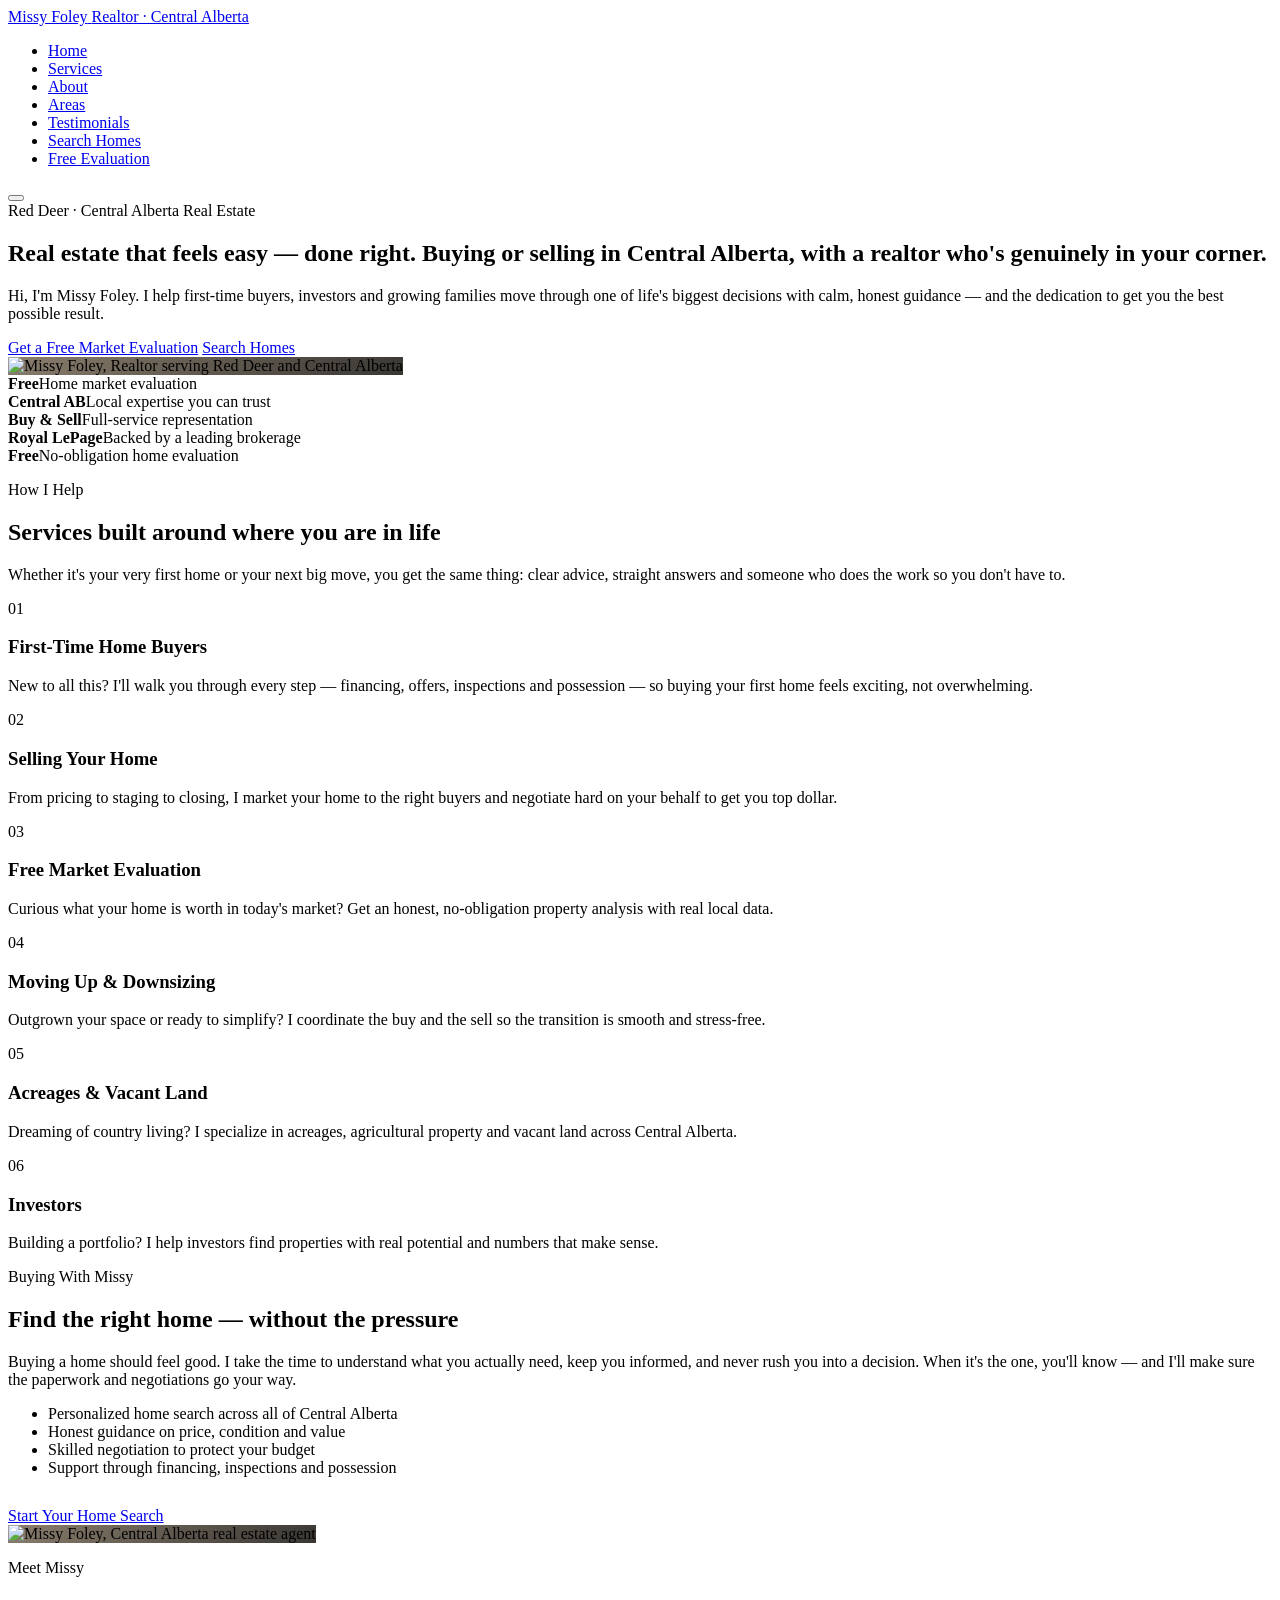
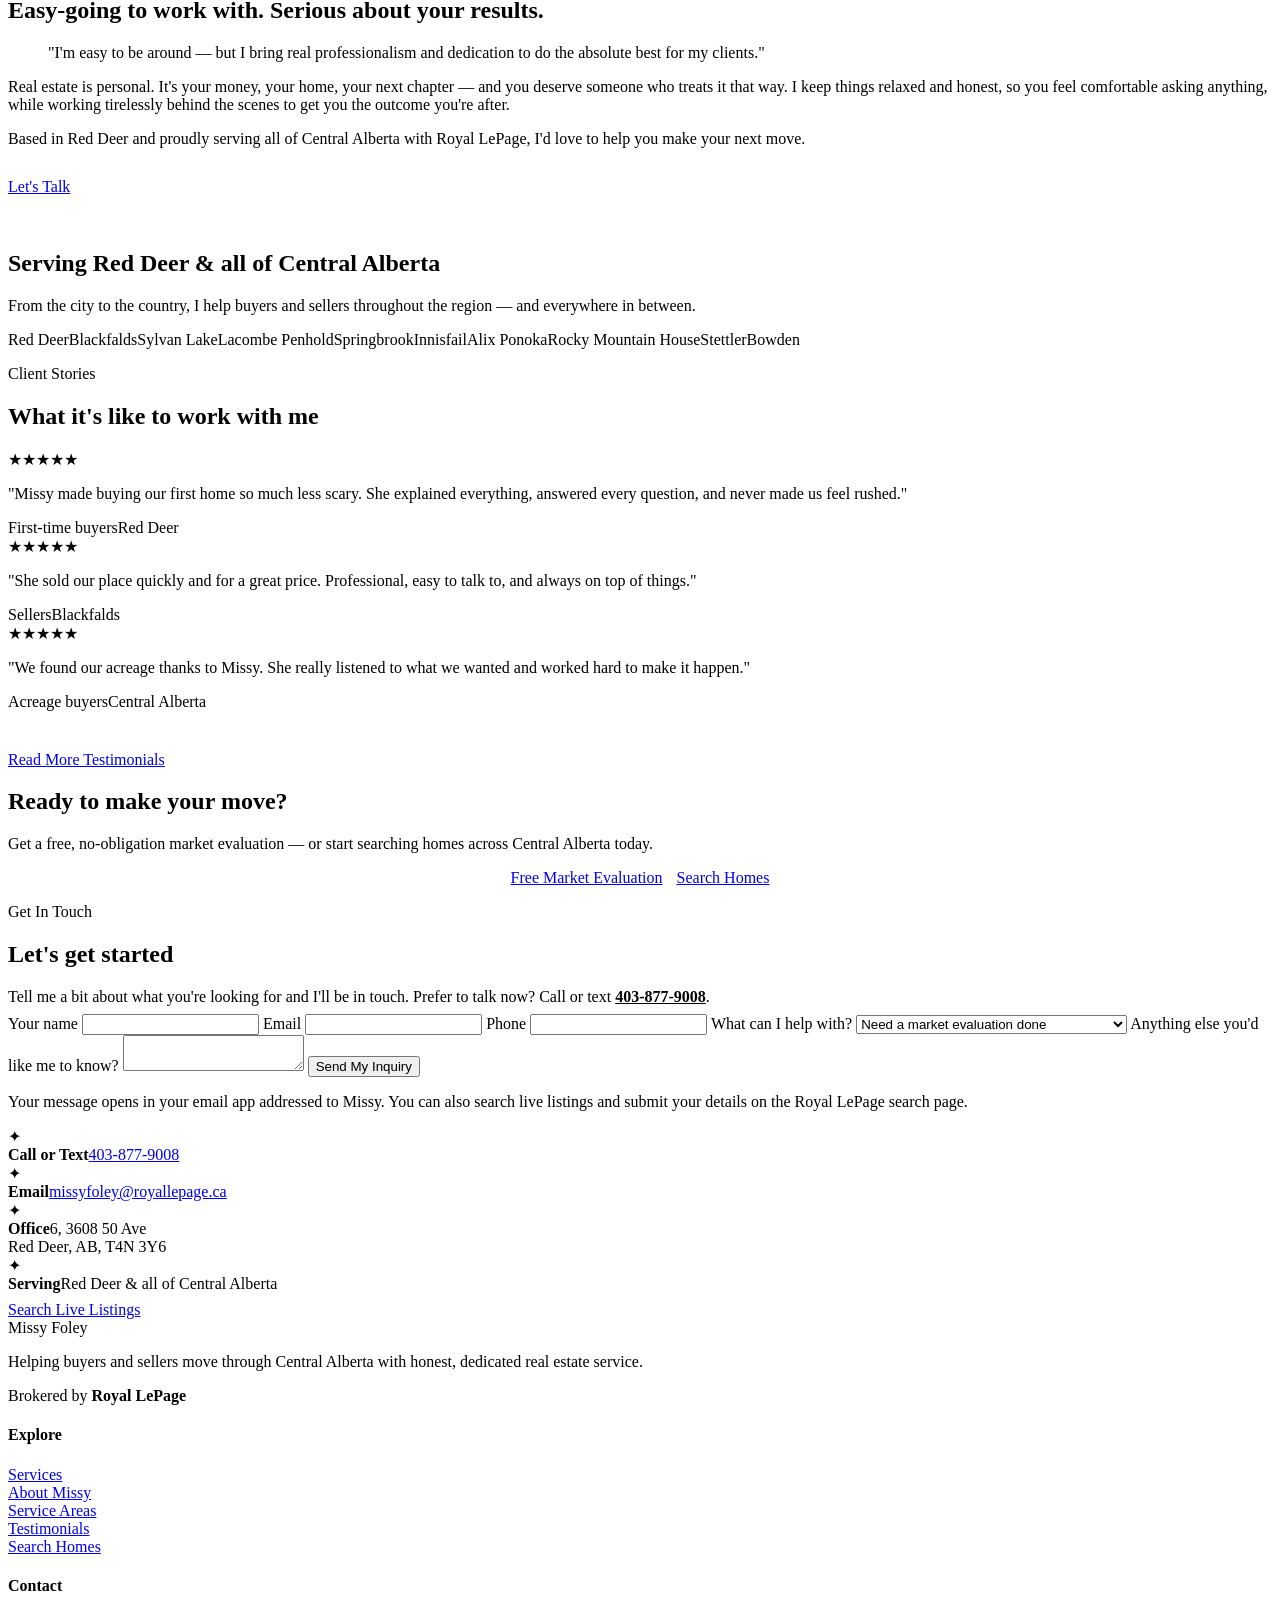
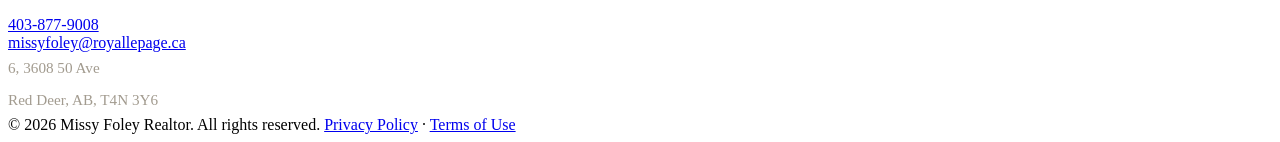
==== index.html @ d8a1e19d "Add files via upload" ====
<!DOCTYPE html>
<html lang="en">
<head>
<meta charset="UTF-8">
<meta name="viewport" content="width=device-width, initial-scale=1.0">
<title>Missy Foley | Top Realtor in Red Deer & Central Alberta | Royal LePage</title>
<meta name="description" content="Missy Foley is a trusted Red Deer & Central Alberta realtor helping first-time home buyers, investors and sellers. Free home market evaluation. Serving Red Deer, Blackfalds, Sylvan Lake, Lacombe & more.">
<meta name="keywords" content="realtor Red Deer, top realtor central Alberta, best realtor Red Deer, buying a home Red Deer, selling a home central Alberta, first time home buyer Red Deer, Sylvan Lake realtor, Lacombe realtor, Blackfalds realtor, acreages Alberta">
<meta name="author" content="Missy Foley">
<link rel="canonical" href="https://missyfoley.royallepage.ca/">
<meta property="og:type" content="website">
<meta property="og:title" content="Missy Foley | Top Realtor in Red Deer & Central Alberta">
<meta property="og:description" content="Helping first-time buyers, investors and sellers across Central Alberta. Free home market evaluation.">
<meta property="og:url" content="https://missyfoley.royallepage.ca/">
<meta property="og:locale" content="en_CA">
<meta name="twitter:card" content="summary_large_image">
<meta name="robots" content="index, follow">
<link rel="preconnect" href="https://fonts.googleapis.com">
<link rel="preconnect" href="https://fonts.gstatic.com" crossorigin>
<link href="https://fonts.googleapis.com/css2?family=Fraunces:opsz,wght@9..144,400;9..144,500;9..144,600&family=Inter:wght@400;500;600&display=swap" rel="stylesheet">
<link rel="stylesheet" href="css/style.css">
<script type="application/ld+json">
{
  "@context":"https://schema.org",
  "@type":"RealEstateAgent",
  "name":"Missy Foley Realtor",
  "image":"https://missyfoley.royallepage.ca/",
  "url":"https://missyfoley.royallepage.ca/",
  "telephone":"+1-403-877-9008",
  "email":"missyfoley@royallepage.ca",
  "priceRange":"$$",
  "address":{
    "@type":"PostalAddress",
    "streetAddress":"6, 3608 50 Ave",
    "addressLocality":"Red Deer",
    "addressRegion":"AB",
    "postalCode":"T4N 3Y6",
    "addressCountry":"CA"
  },
  "areaServed":["Red Deer","Blackfalds","Sylvan Lake","Alix","Penhold","Springbrook","Lacombe","Ponoka","Rocky Mountain House","Stettler","Bowden","Innisfail","Central Alberta"],
  "parentOrganization":{"@type":"Organization","name":"Royal LePage"},
  "makesOffer":[
    {"@type":"Offer","itemOffered":{"@type":"Service","name":"Free Home Market Evaluation"}},
    {"@type":"Offer","itemOffered":{"@type":"Service","name":"Buyer Representation"}},
    {"@type":"Offer","itemOffered":{"@type":"Service","name":"Seller Representation"}}
  ]
}
</script>
</head>
<body>

<header class="site-header">
  <div class="wrap nav">
    <a href="index.html" class="brand">
      <span class="brand__name">Missy Foley</span>
      <span class="brand__sub">Realtor · Central Alberta</span>
    </a>
    <ul class="nav__links">
      <li><a href="index.html" class="active">Home</a></li>
      <li><a href="index.html#services">Services</a></li>
      <li><a href="index.html#about">About</a></li>
      <li><a href="index.html#areas">Areas</a></li>
      <li><a href="testimonials.html">Testimonials</a></li>
      <li><a href="search.html">Search Homes</a></li>
      <li><a href="index.html#contact" class="btn btn--red nav__cta">Free Evaluation</a></li>
    </ul>
    <button class="nav__toggle" aria-label="Menu" aria-expanded="false"><span></span><span></span><span></span></button>
  </div>
</header>

<!-- HERO -->
<section class="hero">
  <div class="wrap hero__grid">
    <div class="hero__copy">
      <span class="hero__eyebrow">Red Deer · Central Alberta Real Estate</span>
      <h1>Real estate that feels easy — done right.
        <span class="thin">Buying or selling in Central Alberta, with a realtor who's genuinely in your corner.</span>
      </h1>
      <p class="lead">Hi, I'm Missy Foley. I help first-time buyers, investors and growing families move through one of life's biggest decisions with calm, honest guidance — and the dedication to get you the best possible result.</p>
      <div class="hero__cta">
        <a href="#contact" class="btn btn--red">Get a Free Market Evaluation</a>
        <a href="search.html" class="btn btn--ghost">Search Homes</a>
      </div>
    </div>
    <div class="hero__media">
      <img class="hero__portrait" src="images/missy-portrait.jpg" alt="Missy Foley, Realtor serving Red Deer and Central Alberta" onerror="this.style.background='linear-gradient(135deg,#8A7E6D,#3A3733)';this.removeAttribute('src')">
      <div class="hero__badge">
        <b>Free</b><span>Home market evaluation</span>
      </div>
    </div>
  </div>
</section>

<!-- TRUST STRIP -->
<section class="strip">
  <div class="wrap strip__grid">
    <div><b>Central AB</b><span>Local expertise you can trust</span></div>
    <div><b>Buy <span class="dot">&amp;</span> Sell</b><span>Full-service representation</span></div>
    <div><b>Royal LePage</b><span>Backed by a leading brokerage</span></div>
    <div><b>Free</b><span>No-obligation home evaluation</span></div>
  </div>
</section>

<!-- SERVICES -->
<section class="section services" id="services">
  <div class="wrap">
    <div class="sec-head">
      <p class="eyebrow">How I Help</p>
      <h2>Services built around where you are in life</h2>
      <p>Whether it's your very first home or your next big move, you get the same thing: clear advice, straight answers and someone who does the work so you don't have to.</p>
    </div>
    <div class="svc-grid">
      <div class="svc">
        <div class="svc__num">01</div>
        <h3>First-Time Home Buyers</h3>
        <p>New to all this? I'll walk you through every step — financing, offers, inspections and possession — so buying your first home feels exciting, not overwhelming.</p>
      </div>
      <div class="svc">
        <div class="svc__num">02</div>
        <h3>Selling Your Home</h3>
        <p>From pricing to staging to closing, I market your home to the right buyers and negotiate hard on your behalf to get you top dollar.</p>
      </div>
      <div class="svc">
        <div class="svc__num">03</div>
        <h3>Free Market Evaluation</h3>
        <p>Curious what your home is worth in today's market? Get an honest, no-obligation property analysis with real local data.</p>
      </div>
      <div class="svc">
        <div class="svc__num">04</div>
        <h3>Moving Up &amp; Downsizing</h3>
        <p>Outgrown your space or ready to simplify? I coordinate the buy and the sell so the transition is smooth and stress-free.</p>
      </div>
      <div class="svc">
        <div class="svc__num">05</div>
        <h3>Acreages &amp; Vacant Land</h3>
        <p>Dreaming of country living? I specialize in acreages, agricultural property and vacant land across Central Alberta.</p>
      </div>
      <div class="svc">
        <div class="svc__num">06</div>
        <h3>Investors</h3>
        <p>Building a portfolio? I help investors find properties with real potential and numbers that make sense.</p>
      </div>
    </div>
  </div>
</section>

<!-- SPLIT FEATURE -->
<section class="split split--beige">
  <div class="split__media" style="background-image:url('images/home-feature.jpg')"></div>
  <div class="split__body">
    <p class="eyebrow">Buying With Missy</p>
    <h2>Find the right home — without the pressure</h2>
    <p>Buying a home should feel good. I take the time to understand what you actually need, keep you informed, and never rush you into a decision. When it's the one, you'll know — and I'll make sure the paperwork and negotiations go your way.</p>
    <ul>
      <li>Personalized home search across all of Central Alberta</li>
      <li>Honest guidance on price, condition and value</li>
      <li>Skilled negotiation to protect your budget</li>
      <li>Support through financing, inspections and possession</li>
    </ul>
    <div style="margin-top:30px">
      <a href="search.html" class="btn btn--dark">Start Your Home Search</a>
    </div>
  </div>
</section>

<!-- ABOUT -->
<section class="section about" id="about">
  <div class="wrap about__grid">
    <img class="about__img" src="images/missy-about.jpg" alt="Missy Foley, Central Alberta real estate agent" onerror="this.style.background='linear-gradient(135deg,#8A7E6D,#3A3733)';this.removeAttribute('src')">
    <div>
      <p class="eyebrow">Meet Missy</p>
      <h2>Easy-going to work with. Serious about your results.</h2>
      <blockquote>"I'm easy to be around — but I bring real professionalism and dedication to do the absolute best for my clients."</blockquote>
      <p>Real estate is personal. It's your money, your home, your next chapter — and you deserve someone who treats it that way. I keep things relaxed and honest, so you feel comfortable asking anything, while working tirelessly behind the scenes to get you the outcome you're after.</p>
      <p style="margin-top:16px">Based in Red Deer and proudly serving all of Central Alberta with Royal LePage, I'd love to help you make your next move.</p>
      <div style="margin-top:30px">
        <a href="#contact" class="btn btn--red">Let's Talk</a>
      </div>
    </div>
  </div>
</section>

<!-- AREAS -->
<section class="section areas" id="areas">
  <div class="wrap">
    <div class="sec-head">
      <p class="eyebrow" style="color:#fff">Where I Work</p>
      <h2>Serving Red Deer &amp; all of Central Alberta</h2>
      <p class="lead">From the city to the country, I help buyers and sellers throughout the region — and everywhere in between.</p>
    </div>
    <div class="area-tags">
      <span>Red Deer</span><span>Blackfalds</span><span>Sylvan Lake</span><span>Lacombe</span>
      <span>Penhold</span><span>Springbrook</span><span>Innisfail</span><span>Alix</span>
      <span>Ponoka</span><span>Rocky Mountain House</span><span>Stettler</span><span>Bowden</span>
    </div>
  </div>
</section>

<!-- TESTIMONIALS PREVIEW -->
<section class="section testi">
  <div class="wrap">
    <div class="sec-head">
      <p class="eyebrow">Client Stories</p>
      <h2>What it's like to work with me</h2>
    </div>
    <div class="testi-grid">
      <div class="quote">
        <div class="quote__stars">★★★★★</div>
        <p>"Missy made buying our first home so much less scary. She explained everything, answered every question, and never made us feel rushed."</p>
        <div class="quote__by">First-time buyers<span>Red Deer</span></div>
      </div>
      <div class="quote">
        <div class="quote__stars">★★★★★</div>
        <p>"She sold our place quickly and for a great price. Professional, easy to talk to, and always on top of things."</p>
        <div class="quote__by">Sellers<span>Blackfalds</span></div>
      </div>
      <div class="quote">
        <div class="quote__stars">★★★★★</div>
        <p>"We found our acreage thanks to Missy. She really listened to what we wanted and worked hard to make it happen."</p>
        <div class="quote__by">Acreage buyers<span>Central Alberta</span></div>
      </div>
    </div>
    <div style="margin-top:40px">
      <a href="testimonials.html" class="btn btn--ghost">Read More Testimonials</a>
    </div>
  </div>
</section>

<!-- CTA BAND -->
<section class="section cta-band">
  <div class="wrap">
    <h2>Ready to make your move?</h2>
    <p>Get a free, no-obligation market evaluation — or start searching homes across Central Alberta today.</p>
    <div style="display:flex;gap:14px;justify-content:center;flex-wrap:wrap">
      <a href="#contact" class="btn btn--light">Free Market Evaluation</a>
      <a href="search.html" class="btn btn--dark">Search Homes</a>
    </div>
  </div>
</section>

<!-- CONTACT -->
<section class="section contact" id="contact">
  <div class="wrap contact__grid">
    <div>
      <p class="eyebrow">Get In Touch</p>
      <h2>Let's get started</h2>
      <p style="margin:16px 0 8px;color:var(--charcoal-soft)">Tell me a bit about what you're looking for and I'll be in touch. Prefer to talk now? Call or text <a href="tel:+14038779008" style="color:var(--red);font-weight:600">403-877-9008</a>.</p>
      <form class="form" id="contactForm">
        <label for="name">Your name</label>
        <input type="text" id="name" name="name" required>
        <label for="email">Email</label>
        <input type="email" id="email" name="email" required>
        <label for="phone">Phone</label>
        <input type="tel" id="phone" name="phone">
        <label for="topic">What can I help with?</label>
        <select id="topic" name="topic">
          <option>Need a market evaluation done</option>
          <option>First time buying a home</option>
          <option>What are the steps for selling and buying?</option>
          <option>Looking for an acreage or vacant land</option>
          <option>Something else</option>
        </select>
        <label for="message">Anything else you'd like me to know?</label>
        <textarea id="message" name="message"></textarea>
        <button type="submit" class="btn btn--red">Send My Inquiry</button>
        <p class="form__note" id="formStatus">Your message opens in your email app addressed to Missy. You can also search live listings and submit your details on the Royal LePage search page.</p>
      </form>
    </div>
    <div class="contact__info">
      <div class="info-item"><span class="ic">✦</span><div><b>Call or Text</b><a href="tel:+14038779008">403-877-9008</a></div></div>
      <div class="info-item"><span class="ic">✦</span><div><b>Email</b><a href="mailto:missyfoley@royallepage.ca">missyfoley@royallepage.ca</a></div></div>
      <div class="info-item"><span class="ic">✦</span><div><b>Office</b>6, 3608 50 Ave<br>Red Deer, AB, T4N 3Y6</div></div>
      <div class="info-item"><span class="ic">✦</span><div><b>Serving</b>Red Deer &amp; all of Central Alberta</div></div>
      <div style="margin-top:8px">
        <a href="search.html" class="btn btn--dark">Search Live Listings</a>
      </div>
    </div>
  </div>
</section>

<!-- FOOTER -->
<footer class="footer">
  <div class="wrap">
    <div class="footer__grid">
      <div class="footer__brand">
        <span class="brand__name">Missy Foley</span>
        <p>Helping buyers and sellers move through Central Alberta with honest, dedicated real estate service.</p>
        <div class="lepage">Brokered by <b>Royal LePage</b></div>
      </div>
      <div>
        <h4>Explore</h4>
        <a href="index.html#services">Services</a><br>
        <a href="index.html#about">About Missy</a><br>
        <a href="index.html#areas">Service Areas</a><br>
        <a href="testimonials.html">Testimonials</a><br>
        <a href="search.html">Search Homes</a>
      </div>
      <div>
        <h4>Contact</h4>
        <a href="tel:+14038779008">403-877-9008</a><br>
        <a href="mailto:missyfoley@royallepage.ca">missyfoley@royallepage.ca</a><br>
        <span style="color:#a29b8f;font-size:.95rem;line-height:2.1">6, 3608 50 Ave<br>Red Deer, AB, T4N 3Y6</span>
      </div>
    </div>
    <div class="footer__bottom">
      <span>© <span id="yr"></span> Missy Foley Realtor. All rights reserved.</span>
      <span>
        <a href="privacy.html">Privacy Policy</a> ·
        <a href="terms.html">Terms of Use</a>
      </span>
    </div>
  </div>
</footer>
<script>document.getElementById('yr').textContent=new Date().getFullYear();</script>
<script src="js/main.js"></script>
</body>
</html>
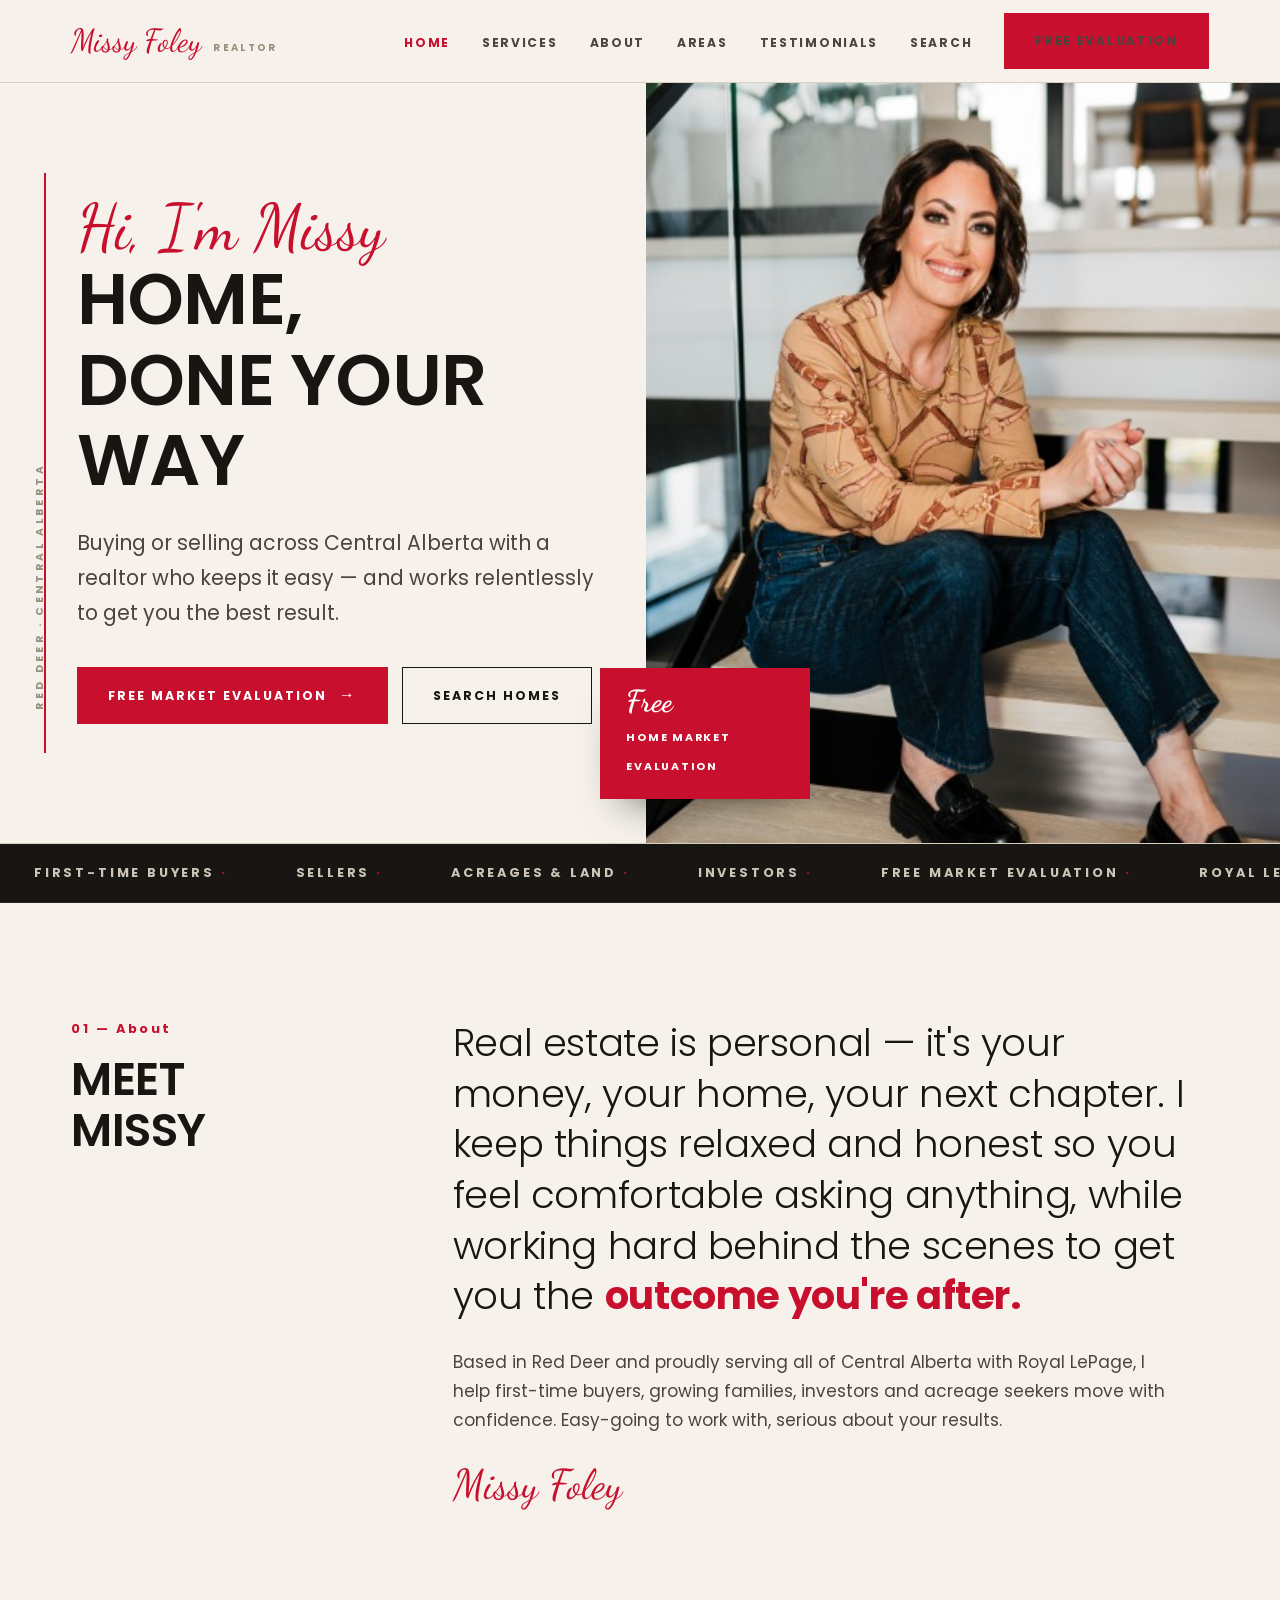
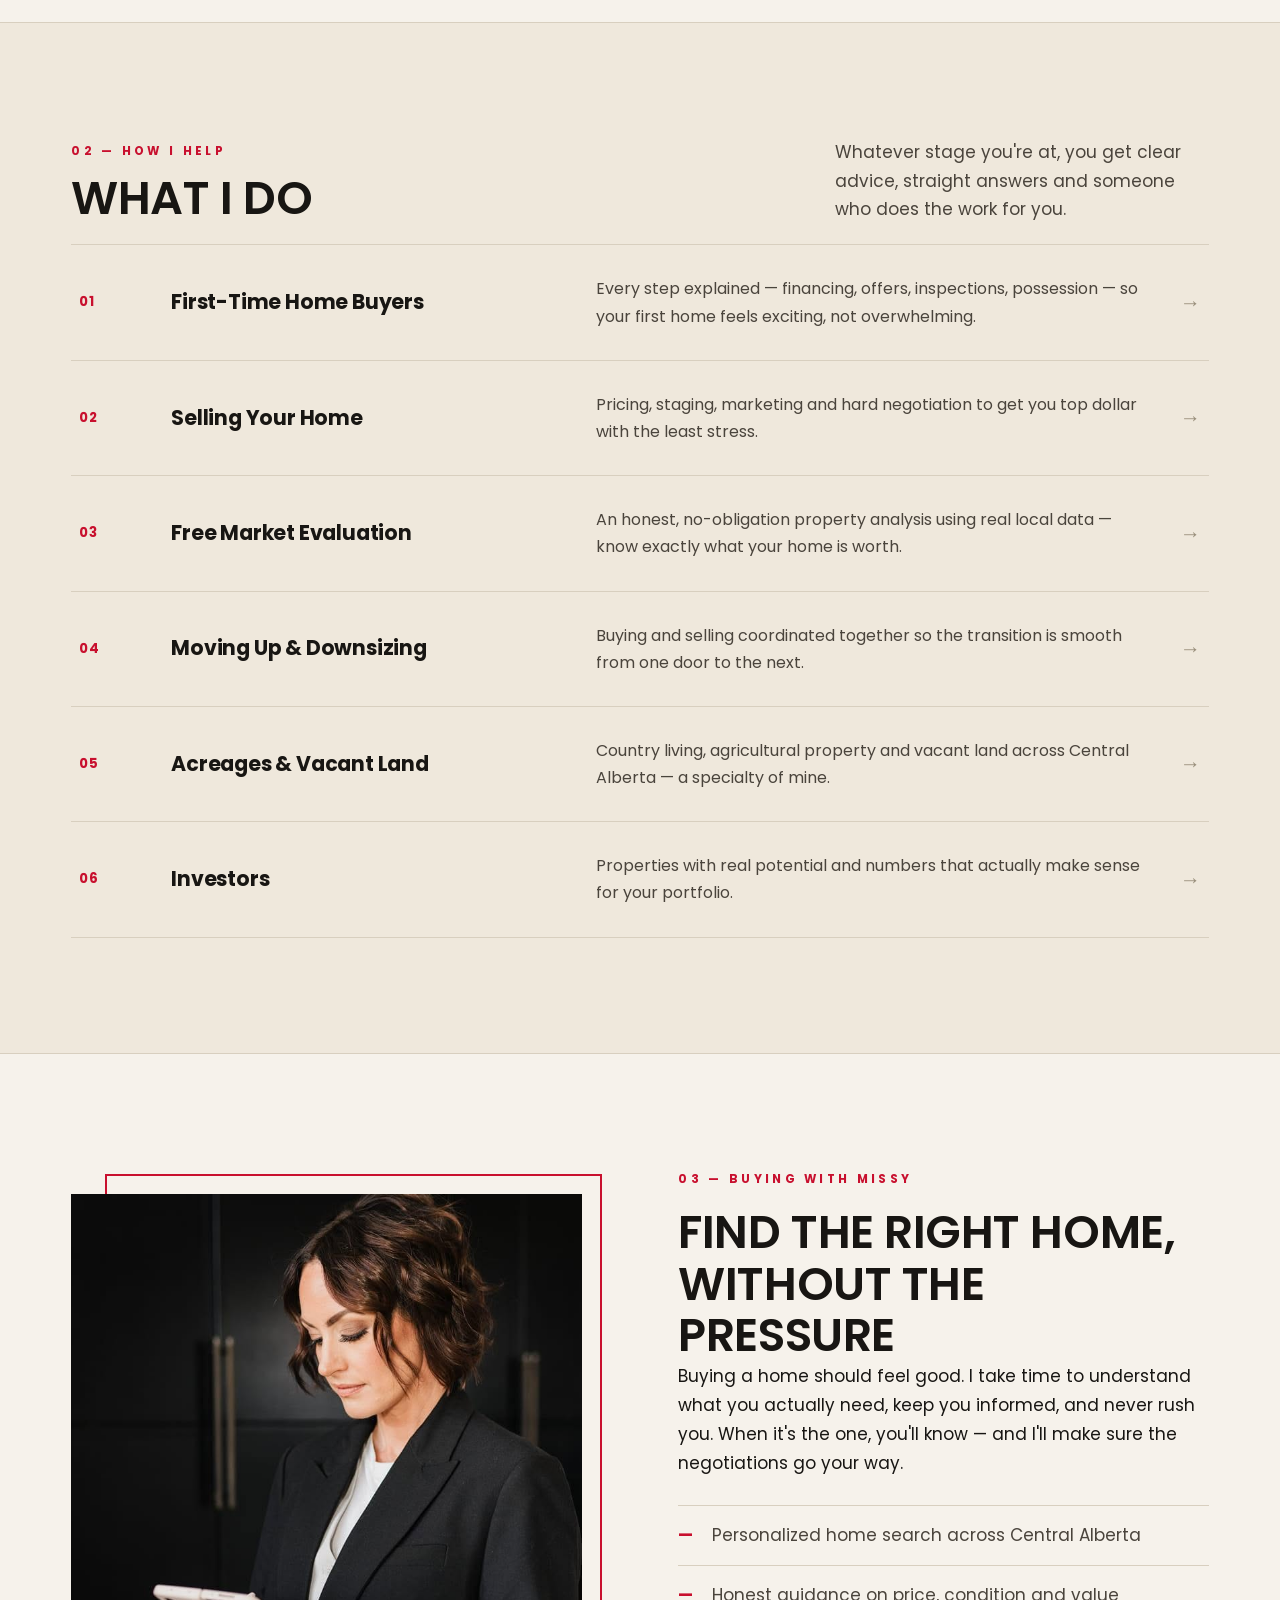
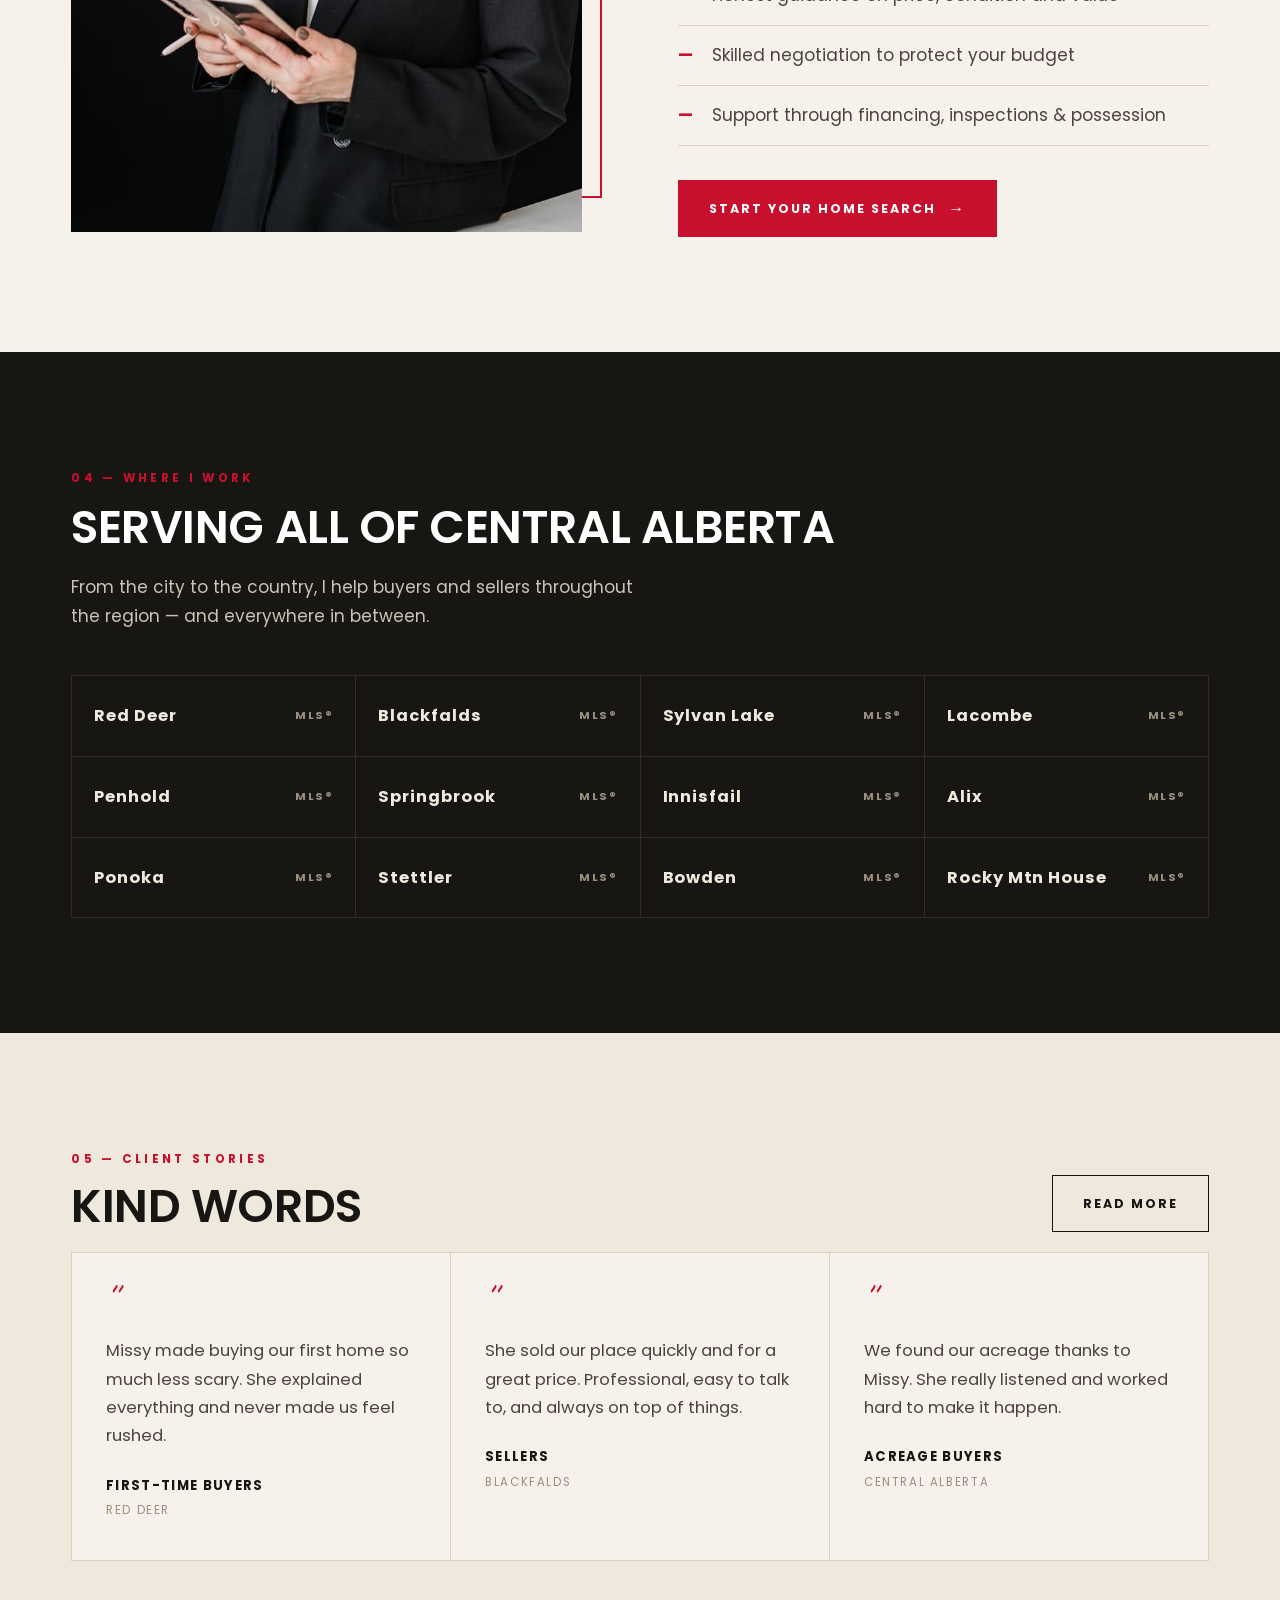
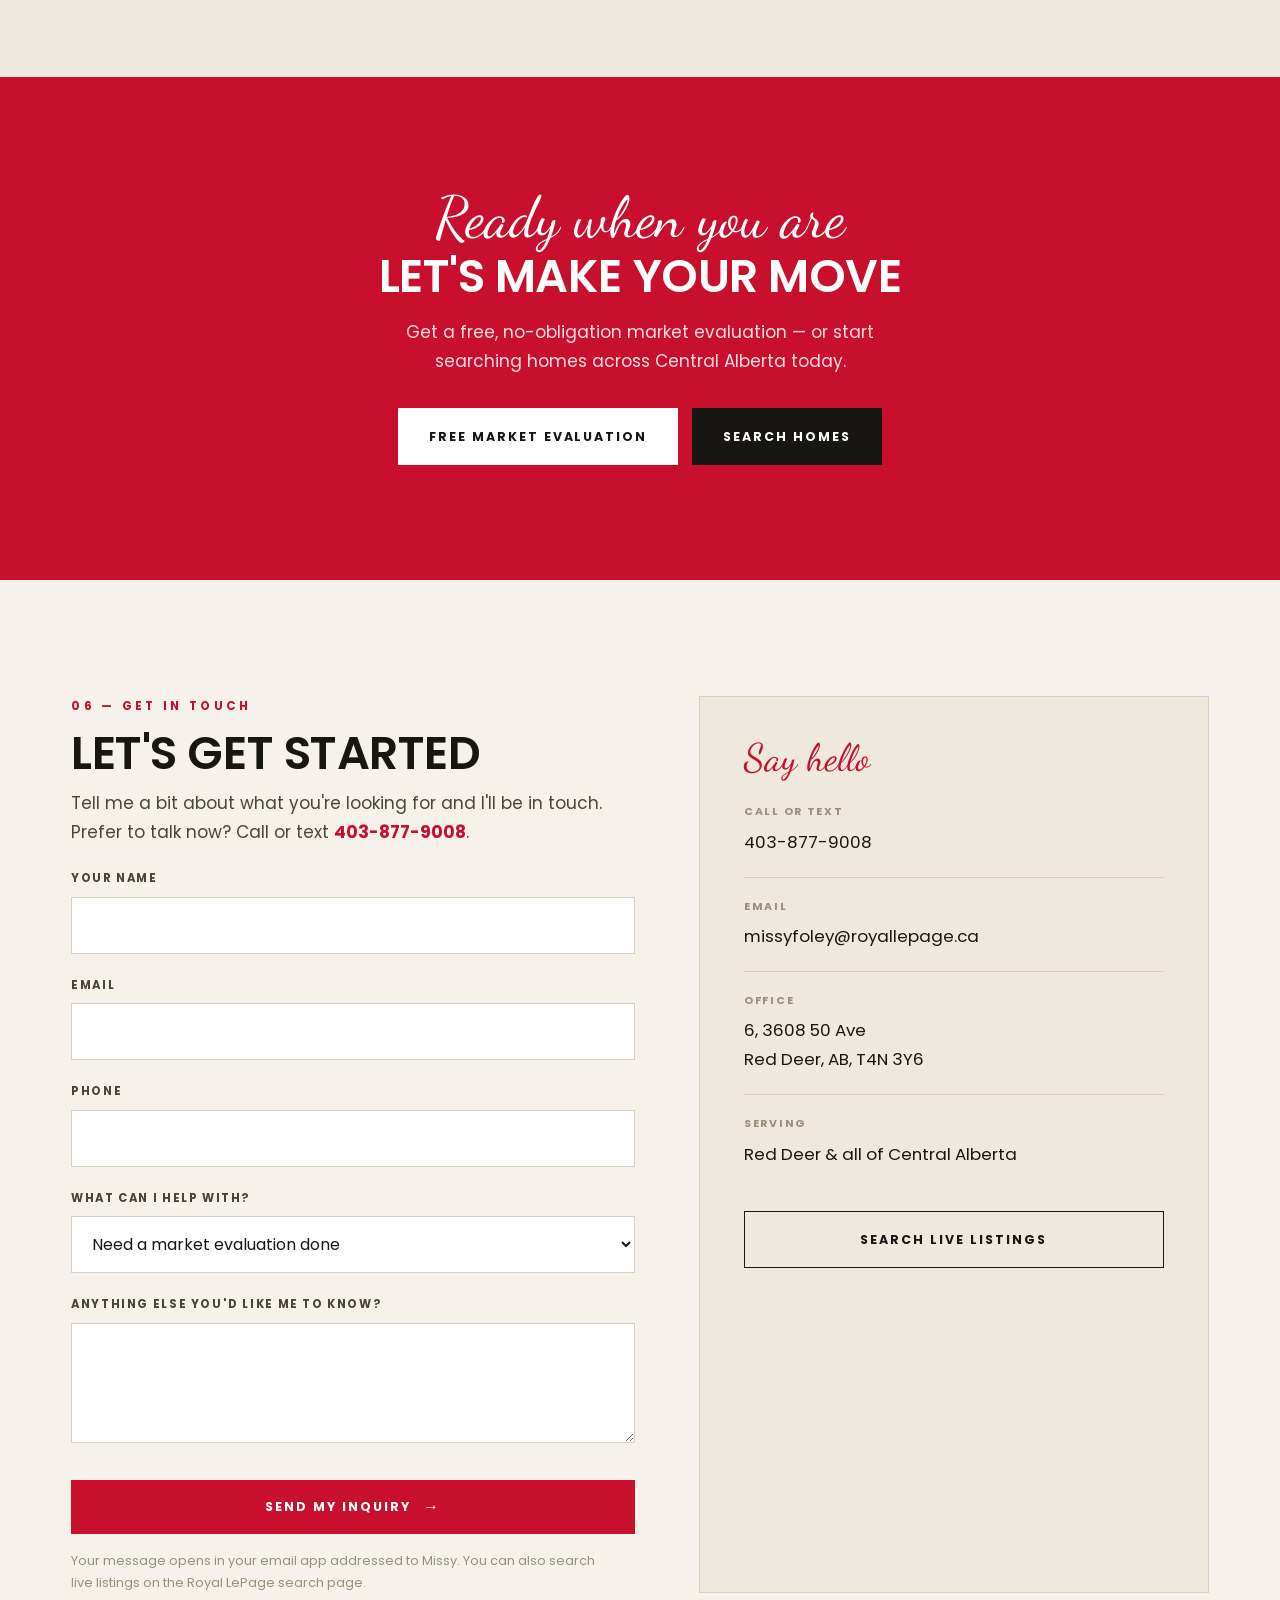
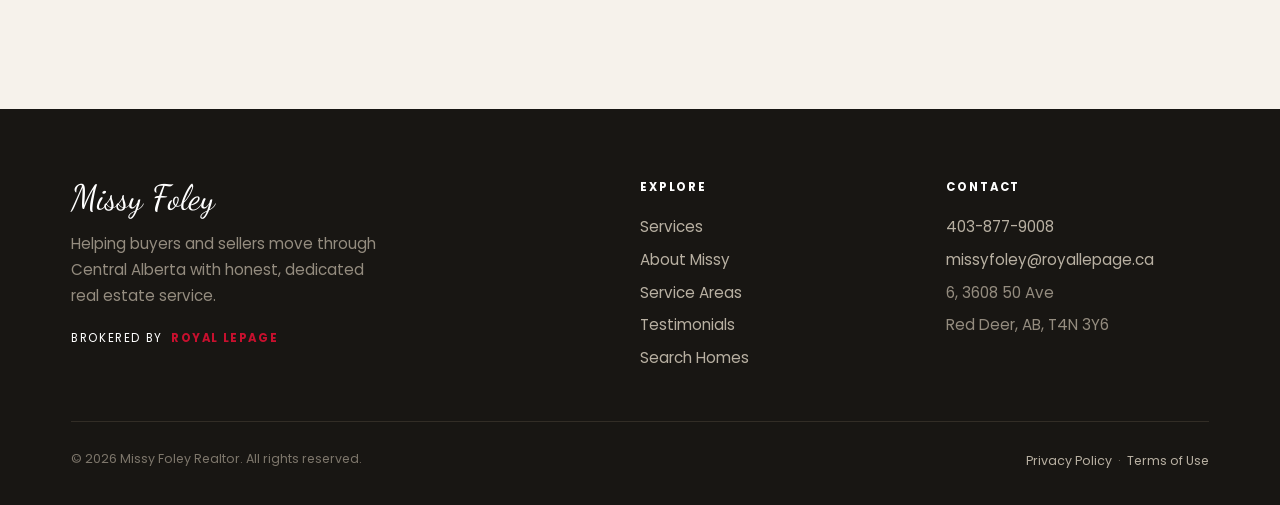
==== commit 33a9e886: "Add files via upload" ====
--- a/index.html
+++ b/index.html
@@ -12,39 +12,16 @@
 <meta property="og:title" content="Missy Foley | Top Realtor in Red Deer & Central Alberta">
 <meta property="og:description" content="Helping first-time buyers, investors and sellers across Central Alberta. Free home market evaluation.">
 <meta property="og:url" content="https://missyfoley.royallepage.ca/">
+<meta property="og:image" content="https://missyfoley.royallepage.ca/images/missy-stairs.jpg">
 <meta property="og:locale" content="en_CA">
 <meta name="twitter:card" content="summary_large_image">
 <meta name="robots" content="index, follow">
 <link rel="preconnect" href="https://fonts.googleapis.com">
 <link rel="preconnect" href="https://fonts.gstatic.com" crossorigin>
-<link href="https://fonts.googleapis.com/css2?family=Fraunces:opsz,wght@9..144,400;9..144,500;9..144,600&family=Inter:wght@400;500;600&display=swap" rel="stylesheet">
+<link href="https://fonts.googleapis.com/css2?family=Poppins:wght@300;400;500;600;700&family=Dancing+Script:wght@600;700&display=swap" rel="stylesheet">
 <link rel="stylesheet" href="css/style.css">
 <script type="application/ld+json">
-{
-  "@context":"https://schema.org",
-  "@type":"RealEstateAgent",
-  "name":"Missy Foley Realtor",
-  "image":"https://missyfoley.royallepage.ca/",
-  "url":"https://missyfoley.royallepage.ca/",
-  "telephone":"+1-403-877-9008",
-  "email":"missyfoley@royallepage.ca",
-  "priceRange":"$$",
-  "address":{
-    "@type":"PostalAddress",
-    "streetAddress":"6, 3608 50 Ave",
-    "addressLocality":"Red Deer",
-    "addressRegion":"AB",
-    "postalCode":"T4N 3Y6",
-    "addressCountry":"CA"
-  },
-  "areaServed":["Red Deer","Blackfalds","Sylvan Lake","Alix","Penhold","Springbrook","Lacombe","Ponoka","Rocky Mountain House","Stettler","Bowden","Innisfail","Central Alberta"],
-  "parentOrganization":{"@type":"Organization","name":"Royal LePage"},
-  "makesOffer":[
-    {"@type":"Offer","itemOffered":{"@type":"Service","name":"Free Home Market Evaluation"}},
-    {"@type":"Offer","itemOffered":{"@type":"Service","name":"Buyer Representation"}},
-    {"@type":"Offer","itemOffered":{"@type":"Service","name":"Seller Representation"}}
-  ]
-}
+{"@context":"https://schema.org","@type":"RealEstateAgent","name":"Missy Foley Realtor","image":"https://missyfoley.royallepage.ca/images/missy-stairs.jpg","url":"https://missyfoley.royallepage.ca/","telephone":"+1-403-877-9008","email":"missyfoley@royallepage.ca","priceRange":"$$","address":{"@type":"PostalAddress","streetAddress":"6, 3608 50 Ave","addressLocality":"Red Deer","addressRegion":"AB","postalCode":"T4N 3Y6","addressCountry":"CA"},"areaServed":["Red Deer","Blackfalds","Sylvan Lake","Alix","Penhold","Springbrook","Lacombe","Ponoka","Rocky Mountain House","Stettler","Bowden","Innisfail","Central Alberta"],"parentOrganization":{"@type":"Organization","name":"Royal LePage"},"makesOffer":[{"@type":"Offer","itemOffered":{"@type":"Service","name":"Free Home Market Evaluation"}},{"@type":"Offer","itemOffered":{"@type":"Service","name":"Buyer Representation"}},{"@type":"Offer","itemOffered":{"@type":"Service","name":"Seller Representation"}}]}
 </script>
 </head>
 <body>
@@ -52,8 +29,8 @@
 <header class="site-header">
   <div class="wrap nav">
     <a href="index.html" class="brand">
-      <span class="brand__name">Missy Foley</span>
-      <span class="brand__sub">Realtor · Central Alberta</span>
+      <span class="brand__script">Missy Foley</span>
+      <span class="brand__tag">Realtor</span>
     </a>
     <ul class="nav__links">
       <li><a href="index.html" class="active">Home</a></li>
@@ -61,8 +38,8 @@
       <li><a href="index.html#about">About</a></li>
       <li><a href="index.html#areas">Areas</a></li>
       <li><a href="testimonials.html">Testimonials</a></li>
-      <li><a href="search.html">Search Homes</a></li>
-      <li><a href="index.html#contact" class="btn btn--red nav__cta">Free Evaluation</a></li>
+      <li><a href="search.html">Search</a></li>
+      <li><a href="index.html#contact" class="btn btn--red">Free Evaluation</a></li>
     </ul>
     <button class="nav__toggle" aria-label="Menu" aria-expanded="false"><span></span><span></span><span></span></button>
   </div>
@@ -70,112 +47,89 @@
 
 <!-- HERO -->
 <section class="hero">
-  <div class="wrap hero__grid">
-    <div class="hero__copy">
-      <span class="hero__eyebrow">Red Deer · Central Alberta Real Estate</span>
-      <h1>Real estate that feels easy — done right.
-        <span class="thin">Buying or selling in Central Alberta, with a realtor who's genuinely in your corner.</span>
-      </h1>
-      <p class="lead">Hi, I'm Missy Foley. I help first-time buyers, investors and growing families move through one of life's biggest decisions with calm, honest guidance — and the dedication to get you the best possible result.</p>
+  <div class="hero__grid">
+    <div class="hero__left">
+      <div class="hero__spine" aria-hidden="true"></div>
+      <div class="hero__index" aria-hidden="true">Red Deer · Central Alberta</div>
+      <span class="hero__namescript">Hi, I'm Missy</span>
+      <h1>Home,<br>done your way</h1>
+      <p class="hero__sub">Buying or selling across Central Alberta with a realtor who keeps it easy — and works relentlessly to get you the best result.</p>
       <div class="hero__cta">
-        <a href="#contact" class="btn btn--red">Get a Free Market Evaluation</a>
+        <a href="#contact" class="btn btn--red">Free Market Evaluation <span class="btn__arrow">&rarr;</span></a>
         <a href="search.html" class="btn btn--ghost">Search Homes</a>
       </div>
     </div>
-    <div class="hero__media">
-      <img class="hero__portrait" src="images/missy-portrait.jpg" alt="Missy Foley, Realtor serving Red Deer and Central Alberta" onerror="this.style.background='linear-gradient(135deg,#8A7E6D,#3A3733)';this.removeAttribute('src')">
-      <div class="hero__badge">
-        <b>Free</b><span>Home market evaluation</span>
-      </div>
-    </div>
-  </div>
-</section>
-
-<!-- TRUST STRIP -->
-<section class="strip">
-  <div class="wrap strip__grid">
-    <div><b>Central AB</b><span>Local expertise you can trust</span></div>
-    <div><b>Buy <span class="dot">&amp;</span> Sell</b><span>Full-service representation</span></div>
-    <div><b>Royal LePage</b><span>Backed by a leading brokerage</span></div>
-    <div><b>Free</b><span>No-obligation home evaluation</span></div>
+    <div class="hero__right">
+      <img src="images/missy-stairs.jpg" alt="Missy Foley, Realtor serving Red Deer and Central Alberta">
+      <div class="hero__stamp">
+        <b>Free</b>
+        <span>Home market evaluation</span>
+      </div>
+    </div>
+  </div>
+</section>
+
+<!-- MARQUEE -->
+<div class="marquee" aria-hidden="true">
+  <div class="marquee__row">
+    <span>First-Time Buyers <b class="dot">·</b></span><span>Sellers <b class="dot">·</b></span><span>Acreages &amp; Land <b class="dot">·</b></span><span>Investors <b class="dot">·</b></span><span>Free Market Evaluation <b class="dot">·</b></span><span>Royal LePage <b class="dot">·</b></span>
+    <span>First-Time Buyers <b class="dot">·</b></span><span>Sellers <b class="dot">·</b></span><span>Acreages &amp; Land <b class="dot">·</b></span><span>Investors <b class="dot">·</b></span><span>Free Market Evaluation <b class="dot">·</b></span><span>Royal LePage <b class="dot">·</b></span>
+  </div>
+</div>
+
+<!-- INTRO STATEMENT -->
+<section class="section intro" id="about">
+  <div class="wrap intro__grid">
+    <div class="intro__label">
+      <div class="num">01 — About</div>
+      <h2>Meet<br>Missy</h2>
+    </div>
+    <div>
+      <p class="intro__big">Real estate is personal — it's your money, your home, your next chapter. I keep things relaxed and honest so you feel comfortable asking anything, while working hard behind the scenes to get you the <span class="hl">outcome you're after.</span></p>
+      <p style="margin-top:26px;color:var(--ink-2)">Based in Red Deer and proudly serving all of Central Alberta with Royal LePage, I help first-time buyers, growing families, investors and acreage seekers move with confidence. Easy-going to work with, serious about your results.</p>
+      <div class="intro__sig">Missy Foley</div>
+    </div>
   </div>
 </section>
 
 <!-- SERVICES -->
 <section class="section services" id="services">
   <div class="wrap">
-    <div class="sec-head">
-      <p class="eyebrow">How I Help</p>
-      <h2>Services built around where you are in life</h2>
-      <p>Whether it's your very first home or your next big move, you get the same thing: clear advice, straight answers and someone who does the work so you don't have to.</p>
-    </div>
-    <div class="svc-grid">
-      <div class="svc">
-        <div class="svc__num">01</div>
-        <h3>First-Time Home Buyers</h3>
-        <p>New to all this? I'll walk you through every step — financing, offers, inspections and possession — so buying your first home feels exciting, not overwhelming.</p>
-      </div>
-      <div class="svc">
-        <div class="svc__num">02</div>
-        <h3>Selling Your Home</h3>
-        <p>From pricing to staging to closing, I market your home to the right buyers and negotiate hard on your behalf to get you top dollar.</p>
-      </div>
-      <div class="svc">
-        <div class="svc__num">03</div>
-        <h3>Free Market Evaluation</h3>
-        <p>Curious what your home is worth in today's market? Get an honest, no-obligation property analysis with real local data.</p>
-      </div>
-      <div class="svc">
-        <div class="svc__num">04</div>
-        <h3>Moving Up &amp; Downsizing</h3>
-        <p>Outgrown your space or ready to simplify? I coordinate the buy and the sell so the transition is smooth and stress-free.</p>
-      </div>
-      <div class="svc">
-        <div class="svc__num">05</div>
-        <h3>Acreages &amp; Vacant Land</h3>
-        <p>Dreaming of country living? I specialize in acreages, agricultural property and vacant land across Central Alberta.</p>
-      </div>
-      <div class="svc">
-        <div class="svc__num">06</div>
-        <h3>Investors</h3>
-        <p>Building a portfolio? I help investors find properties with real potential and numbers that make sense.</p>
-      </div>
-    </div>
-  </div>
-</section>
-
-<!-- SPLIT FEATURE -->
-<section class="split split--beige">
-  <div class="split__media" style="background-image:url('images/home-feature.jpg')"></div>
-  <div class="split__body">
-    <p class="eyebrow">Buying With Missy</p>
-    <h2>Find the right home — without the pressure</h2>
-    <p>Buying a home should feel good. I take the time to understand what you actually need, keep you informed, and never rush you into a decision. When it's the one, you'll know — and I'll make sure the paperwork and negotiations go your way.</p>
-    <ul>
-      <li>Personalized home search across all of Central Alberta</li>
-      <li>Honest guidance on price, condition and value</li>
-      <li>Skilled negotiation to protect your budget</li>
-      <li>Support through financing, inspections and possession</li>
-    </ul>
-    <div style="margin-top:30px">
-      <a href="search.html" class="btn btn--dark">Start Your Home Search</a>
-    </div>
-  </div>
-</section>
-
-<!-- ABOUT -->
-<section class="section about" id="about">
-  <div class="wrap about__grid">
-    <img class="about__img" src="images/missy-about.jpg" alt="Missy Foley, Central Alberta real estate agent" onerror="this.style.background='linear-gradient(135deg,#8A7E6D,#3A3733)';this.removeAttribute('src')">
-    <div>
-      <p class="eyebrow">Meet Missy</p>
-      <h2>Easy-going to work with. Serious about your results.</h2>
-      <blockquote>"I'm easy to be around — but I bring real professionalism and dedication to do the absolute best for my clients."</blockquote>
-      <p>Real estate is personal. It's your money, your home, your next chapter — and you deserve someone who treats it that way. I keep things relaxed and honest, so you feel comfortable asking anything, while working tirelessly behind the scenes to get you the outcome you're after.</p>
-      <p style="margin-top:16px">Based in Red Deer and proudly serving all of Central Alberta with Royal LePage, I'd love to help you make your next move.</p>
-      <div style="margin-top:30px">
-        <a href="#contact" class="btn btn--red">Let's Talk</a>
-      </div>
+    <div class="svc-head">
+      <div>
+        <p class="kicker kicker--red">02 — How I Help</p>
+        <h2 style="margin-top:12px">What I do</h2>
+      </div>
+      <p style="max-width:34ch;color:var(--ink-2)">Whatever stage you're at, you get clear advice, straight answers and someone who does the work for you.</p>
+    </div>
+    <div class="svc-list">
+      <div class="svc-row"><div class="svc-row__num">01</div><div class="svc-row__title">First-Time Home Buyers</div><div class="svc-row__desc">Every step explained — financing, offers, inspections, possession — so your first home feels exciting, not overwhelming.</div><div class="svc-row__mark">&rarr;</div></div>
+      <div class="svc-row"><div class="svc-row__num">02</div><div class="svc-row__title">Selling Your Home</div><div class="svc-row__desc">Pricing, staging, marketing and hard negotiation to get you top dollar with the least stress.</div><div class="svc-row__mark">&rarr;</div></div>
+      <div class="svc-row"><div class="svc-row__num">03</div><div class="svc-row__title">Free Market Evaluation</div><div class="svc-row__desc">An honest, no-obligation property analysis using real local data — know exactly what your home is worth.</div><div class="svc-row__mark">&rarr;</div></div>
+      <div class="svc-row"><div class="svc-row__num">04</div><div class="svc-row__title">Moving Up &amp; Downsizing</div><div class="svc-row__desc">Buying and selling coordinated together so the transition is smooth from one door to the next.</div><div class="svc-row__mark">&rarr;</div></div>
+      <div class="svc-row"><div class="svc-row__num">05</div><div class="svc-row__title">Acreages &amp; Vacant Land</div><div class="svc-row__desc">Country living, agricultural property and vacant land across Central Alberta — a specialty of mine.</div><div class="svc-row__mark">&rarr;</div></div>
+      <div class="svc-row"><div class="svc-row__num">06</div><div class="svc-row__title">Investors</div><div class="svc-row__desc">Properties with real potential and numbers that actually make sense for your portfolio.</div><div class="svc-row__mark">&rarr;</div></div>
+    </div>
+  </div>
+</section>
+
+<!-- FEATURE -->
+<section class="section feature">
+  <div class="wrap feature__grid">
+    <div class="feature__media">
+      <img src="images/missy-blazer.jpg" alt="Missy Foley reviewing listings for a client">
+    </div>
+    <div class="feature__body">
+      <p class="kicker kicker--red">03 — Buying With Missy</p>
+      <h2>Find the right home, without the pressure</h2>
+      <p>Buying a home should feel good. I take time to understand what you actually need, keep you informed, and never rush you. When it's the one, you'll know — and I'll make sure the negotiations go your way.</p>
+      <ul>
+        <li>Personalized home search across Central Alberta</li>
+        <li>Honest guidance on price, condition and value</li>
+        <li>Skilled negotiation to protect your budget</li>
+        <li>Support through financing, inspections &amp; possession</li>
+      </ul>
+      <a href="search.html" class="btn btn--red">Start Your Home Search <span class="btn__arrow">&rarr;</span></a>
     </div>
   </div>
 </section>
@@ -183,57 +137,50 @@
 <!-- AREAS -->
 <section class="section areas" id="areas">
   <div class="wrap">
-    <div class="sec-head">
-      <p class="eyebrow" style="color:#fff">Where I Work</p>
-      <h2>Serving Red Deer &amp; all of Central Alberta</h2>
-      <p class="lead">From the city to the country, I help buyers and sellers throughout the region — and everywhere in between.</p>
-    </div>
-    <div class="area-tags">
-      <span>Red Deer</span><span>Blackfalds</span><span>Sylvan Lake</span><span>Lacombe</span>
-      <span>Penhold</span><span>Springbrook</span><span>Innisfail</span><span>Alix</span>
-      <span>Ponoka</span><span>Rocky Mountain House</span><span>Stettler</span><span>Bowden</span>
-    </div>
-  </div>
-</section>
-
-<!-- TESTIMONIALS PREVIEW -->
+    <p class="kicker">04 — Where I Work</p>
+    <h2>Serving all of Central Alberta</h2>
+    <p class="areas__lead">From the city to the country, I help buyers and sellers throughout the region — and everywhere in between.</p>
+    <div class="area-grid">
+      <a href="search.html">Red Deer <span>MLS&reg;</span></a>
+      <a href="search.html">Blackfalds <span>MLS&reg;</span></a>
+      <a href="search.html">Sylvan Lake <span>MLS&reg;</span></a>
+      <a href="search.html">Lacombe <span>MLS&reg;</span></a>
+      <a href="search.html">Penhold <span>MLS&reg;</span></a>
+      <a href="search.html">Springbrook <span>MLS&reg;</span></a>
+      <a href="search.html">Innisfail <span>MLS&reg;</span></a>
+      <a href="search.html">Alix <span>MLS&reg;</span></a>
+      <a href="search.html">Ponoka <span>MLS&reg;</span></a>
+      <a href="search.html">Stettler <span>MLS&reg;</span></a>
+      <a href="search.html">Bowden <span>MLS&reg;</span></a>
+      <a href="search.html">Rocky Mtn House <span>MLS&reg;</span></a>
+    </div>
+  </div>
+</section>
+
+<!-- TESTIMONIALS -->
 <section class="section testi">
   <div class="wrap">
-    <div class="sec-head">
-      <p class="eyebrow">Client Stories</p>
-      <h2>What it's like to work with me</h2>
+    <div class="svc-head">
+      <div><p class="kicker kicker--red">05 — Client Stories</p><h2 style="margin-top:12px">Kind words</h2></div>
+      <a href="testimonials.html" class="btn btn--ghost">Read More</a>
     </div>
     <div class="testi-grid">
-      <div class="quote">
-        <div class="quote__stars">★★★★★</div>
-        <p>"Missy made buying our first home so much less scary. She explained everything, answered every question, and never made us feel rushed."</p>
-        <div class="quote__by">First-time buyers<span>Red Deer</span></div>
-      </div>
-      <div class="quote">
-        <div class="quote__stars">★★★★★</div>
-        <p>"She sold our place quickly and for a great price. Professional, easy to talk to, and always on top of things."</p>
-        <div class="quote__by">Sellers<span>Blackfalds</span></div>
-      </div>
-      <div class="quote">
-        <div class="quote__stars">★★★★★</div>
-        <p>"We found our acreage thanks to Missy. She really listened to what we wanted and worked hard to make it happen."</p>
-        <div class="quote__by">Acreage buyers<span>Central Alberta</span></div>
-      </div>
-    </div>
-    <div style="margin-top:40px">
-      <a href="testimonials.html" class="btn btn--ghost">Read More Testimonials</a>
-    </div>
-  </div>
-</section>
-
-<!-- CTA BAND -->
-<section class="section cta-band">
-  <div class="wrap">
-    <h2>Ready to make your move?</h2>
+      <div class="quote"><div class="quote__mark">&rdquo;</div><p>Missy made buying our first home so much less scary. She explained everything and never made us feel rushed.</p><div class="quote__by">First-time buyers<span>Red Deer</span></div></div>
+      <div class="quote"><div class="quote__mark">&rdquo;</div><p>She sold our place quickly and for a great price. Professional, easy to talk to, and always on top of things.</p><div class="quote__by">Sellers<span>Blackfalds</span></div></div>
+      <div class="quote"><div class="quote__mark">&rdquo;</div><p>We found our acreage thanks to Missy. She really listened and worked hard to make it happen.</p><div class="quote__by">Acreage buyers<span>Central Alberta</span></div></div>
+    </div>
+  </div>
+</section>
+
+<!-- CTA -->
+<section class="section cta">
+  <div class="wrap">
+    <span class="script">Ready when you are</span>
+    <h2>Let's make your move</h2>
     <p>Get a free, no-obligation market evaluation — or start searching homes across Central Alberta today.</p>
-    <div style="display:flex;gap:14px;justify-content:center;flex-wrap:wrap">
-      <a href="#contact" class="btn btn--light">Free Market Evaluation</a>
-      <a href="search.html" class="btn btn--dark">Search Homes</a>
+    <div class="cta__btns">
+      <a href="#contact" class="btn btn--onred">Free Market Evaluation</a>
+      <a href="search.html" class="btn" style="background:#181613;border-color:#181613">Search Homes</a>
     </div>
   </div>
 </section>
@@ -242,9 +189,9 @@
 <section class="section contact" id="contact">
   <div class="wrap contact__grid">
     <div>
-      <p class="eyebrow">Get In Touch</p>
-      <h2>Let's get started</h2>
-      <p style="margin:16px 0 8px;color:var(--charcoal-soft)">Tell me a bit about what you're looking for and I'll be in touch. Prefer to talk now? Call or text <a href="tel:+14038779008" style="color:var(--red);font-weight:600">403-877-9008</a>.</p>
+      <p class="kicker kicker--red">06 — Get In Touch</p>
+      <h2 style="margin:12px 0 10px">Let's get started</h2>
+      <p style="color:var(--ink-2)">Tell me a bit about what you're looking for and I'll be in touch. Prefer to talk now? Call or text <a href="tel:+14038779008" style="color:var(--red);font-weight:700">403-877-9008</a>.</p>
       <form class="form" id="contactForm">
         <label for="name">Your name</label>
         <input type="text" id="name" name="name" required>
@@ -262,19 +209,18 @@
         </select>
         <label for="message">Anything else you'd like me to know?</label>
         <textarea id="message" name="message"></textarea>
-        <button type="submit" class="btn btn--red">Send My Inquiry</button>
-        <p class="form__note" id="formStatus">Your message opens in your email app addressed to Missy. You can also search live listings and submit your details on the Royal LePage search page.</p>
+        <button type="submit" class="btn btn--red">Send My Inquiry <span class="btn__arrow">&rarr;</span></button>
+        <p class="form__note" id="formStatus">Your message opens in your email app addressed to Missy. You can also search live listings on the Royal LePage search page.</p>
       </form>
     </div>
-    <div class="contact__info">
-      <div class="info-item"><span class="ic">✦</span><div><b>Call or Text</b><a href="tel:+14038779008">403-877-9008</a></div></div>
-      <div class="info-item"><span class="ic">✦</span><div><b>Email</b><a href="mailto:missyfoley@royallepage.ca">missyfoley@royallepage.ca</a></div></div>
-      <div class="info-item"><span class="ic">✦</span><div><b>Office</b>6, 3608 50 Ave<br>Red Deer, AB, T4N 3Y6</div></div>
-      <div class="info-item"><span class="ic">✦</span><div><b>Serving</b>Red Deer &amp; all of Central Alberta</div></div>
-      <div style="margin-top:8px">
-        <a href="search.html" class="btn btn--dark">Search Live Listings</a>
-      </div>
-    </div>
+    <aside class="contact__aside">
+      <span class="script">Say hello</span>
+      <div class="info-item"><b>Call or Text</b><a href="tel:+14038779008">403-877-9008</a></div>
+      <div class="info-item"><b>Email</b><a href="mailto:missyfoley@royallepage.ca">missyfoley@royallepage.ca</a></div>
+      <div class="info-item"><b>Office</b><span>6, 3608 50 Ave<br>Red Deer, AB, T4N 3Y6</span></div>
+      <div class="info-item"><b>Serving</b><span>Red Deer &amp; all of Central Alberta</span></div>
+      <a href="search.html" class="btn btn--ghost" style="margin-top:22px;width:100%;justify-content:center">Search Live Listings</a>
+    </aside>
   </div>
 </section>
 
@@ -283,31 +229,25 @@
   <div class="wrap">
     <div class="footer__grid">
       <div class="footer__brand">
-        <span class="brand__name">Missy Foley</span>
+        <span class="brand__script">Missy Foley</span>
         <p>Helping buyers and sellers move through Central Alberta with honest, dedicated real estate service.</p>
-        <div class="lepage">Brokered by <b>Royal LePage</b></div>
+        <div class="footer__lp">Brokered by <b>Royal LePage</b></div>
       </div>
       <div>
         <h4>Explore</h4>
-        <a href="index.html#services">Services</a><br>
-        <a href="index.html#about">About Missy</a><br>
-        <a href="index.html#areas">Service Areas</a><br>
-        <a href="testimonials.html">Testimonials</a><br>
-        <a href="search.html">Search Homes</a>
+        <a href="index.html#services">Services</a><br><a href="index.html#about">About Missy</a><br>
+        <a href="index.html#areas">Service Areas</a><br><a href="testimonials.html">Testimonials</a><br><a href="search.html">Search Homes</a>
       </div>
       <div>
         <h4>Contact</h4>
         <a href="tel:+14038779008">403-877-9008</a><br>
         <a href="mailto:missyfoley@royallepage.ca">missyfoley@royallepage.ca</a><br>
-        <span style="color:#a29b8f;font-size:.95rem;line-height:2.1">6, 3608 50 Ave<br>Red Deer, AB, T4N 3Y6</span>
+        <span style="color:#948c7f;font-size:.95rem;line-height:2.15">6, 3608 50 Ave<br>Red Deer, AB, T4N 3Y6</span>
       </div>
     </div>
     <div class="footer__bottom">
-      <span>© <span id="yr"></span> Missy Foley Realtor. All rights reserved.</span>
-      <span>
-        <a href="privacy.html">Privacy Policy</a> ·
-        <a href="terms.html">Terms of Use</a>
-      </span>
+      <span>&copy; <span id="yr"></span> Missy Foley Realtor. All rights reserved.</span>
+      <span><a href="privacy.html">Privacy Policy</a> &nbsp;·&nbsp; <a href="terms.html">Terms of Use</a></span>
     </div>
   </div>
 </footer>
--- a/css/style.css
+++ b/css/style.css
@@ -0,0 +1,198 @@
+/* ===== Missy Foley Realtor — Editorial Rebrand ===== */
+/* Eyesome Script is a licensed font (not on Google Fonts). Drop your licensed
+   file at fonts/EyesomeScript.woff2 and this @font-face will use it automatically.
+   Until then, the script role falls back to Dancing Script (free, close in feel). */
+@font-face{
+  font-family:"Eyesome";
+  src:url("../fonts/EyesomeScript.woff2") format("woff2"),
+      url("../fonts/EyesomeScript.woff") format("woff"),
+      url("../fonts/EyesomeScript.otf") format("opentype");
+  font-weight:400;font-display:swap;
+}
+:root{
+  --paper:#F6F2EB;--paper-2:#EFE8DC;--ink:#181613;--ink-2:#4A443C;--taupe:#9A8F7C;
+  --line:#D8CFBF;--red:#C8102E;--red-dk:#98091F;--white:#fff;--maxw:1240px;
+  --script:"Eyesome","Dancing Script",cursive;
+  --sans:"Poppins",-apple-system,BlinkMacSystemFont,"Segoe UI",sans-serif;
+}
+*{box-sizing:border-box;margin:0;padding:0}
+html{scroll-behavior:smooth}
+body{font-family:var(--sans);color:var(--ink);background:var(--paper);line-height:1.7;font-size:17px;font-weight:400;-webkit-font-smoothing:antialiased}
+img{max-width:100%;display:block}
+a{color:inherit;text-decoration:none}
+h1,h2,h3,h4{font-family:var(--sans);font-weight:600;line-height:1.12;letter-spacing:-.01em}
+h1{font-size:clamp(2.3rem,5.6vw,4.6rem);text-transform:uppercase}
+h2{font-size:clamp(1.9rem,3.6vw,3rem);text-transform:uppercase}
+h3{font-size:1.15rem;text-transform:uppercase;letter-spacing:.02em}
+.script{font-family:var(--script);text-transform:none!important;font-weight:400;letter-spacing:0;color:var(--red);line-height:.9}
+p{max-width:66ch}
+.lead{font-size:1.16rem;color:var(--ink-2);max-width:56ch;font-weight:400}
+.kicker{font-size:.74rem;font-weight:700;letter-spacing:.28em;text-transform:uppercase;color:var(--taupe)}
+.kicker--red{color:var(--red)}
+.wrap{max-width:var(--maxw);margin:0 auto;padding:0 clamp(22px,4vw,54px)}
+.section{padding:clamp(64px,9vw,120px) 0}
+.btn{display:inline-flex;align-items:center;gap:12px;font-family:var(--sans);font-weight:700;font-size:.78rem;letter-spacing:.16em;text-transform:uppercase;padding:17px 30px;border:1.5px solid var(--ink);background:var(--ink);color:#fff;cursor:pointer;transition:background .22s,color .22s,border-color .22s}
+.btn:hover{background:transparent;color:var(--ink)}
+.btn--red{background:var(--red);border-color:var(--red);color:#fff}
+.btn--red:hover{background:transparent;color:var(--red)}
+.btn--ghost{background:transparent;color:var(--ink)}
+.btn--ghost:hover{background:var(--ink);color:#fff}
+.btn--onred{background:#fff;border-color:#fff;color:var(--ink)}
+.btn--onred:hover{background:transparent;color:#fff}
+.btn__arrow{font-size:1rem;line-height:1}
+.site-header{position:sticky;top:0;z-index:100;background:rgba(246,242,235,.94);backdrop-filter:blur(8px);border-bottom:1px solid var(--line)}
+.nav{display:flex;align-items:center;justify-content:space-between;height:82px}
+.brand{display:flex;align-items:baseline;gap:12px}
+.brand__script{font-family:var(--script);font-size:2rem;color:var(--red);line-height:1}
+.brand__tag{font-size:.62rem;letter-spacing:.24em;text-transform:uppercase;color:var(--taupe);font-weight:700}
+.nav__links{display:flex;align-items:center;gap:32px;list-style:none}
+.nav__links a{font-size:.76rem;font-weight:700;letter-spacing:.14em;text-transform:uppercase;color:var(--ink-2);transition:color .2s}
+.nav__links a:hover,.nav__links a.active{color:var(--red)}
+.nav__toggle{display:none;background:none;border:0;cursor:pointer;flex-direction:column;gap:5px;padding:8px}
+.nav__toggle span{width:26px;height:2px;background:var(--ink);display:block;transition:.25s}
+.hero{position:relative;background:var(--paper);border-bottom:1px solid var(--line)}
+.hero__grid{display:grid;grid-template-columns:1.02fr 1fr;min-height:min(86vh,760px)}
+.hero__left{padding:clamp(48px,7vw,96px) clamp(22px,4vw,72px) clamp(48px,7vw,96px) clamp(40px,6vw,110px);display:flex;flex-direction:column;justify-content:center;position:relative}
+.hero__spine{position:absolute;left:clamp(20px,3.4vw,54px);top:clamp(48px,7vw,96px);bottom:clamp(48px,7vw,96px);width:2px;background:var(--red)}
+.hero__index{position:absolute;left:clamp(8px,2.4vw,34px);top:50%;transform:rotate(180deg);writing-mode:vertical-rl;font-size:.66rem;letter-spacing:.32em;text-transform:uppercase;color:var(--taupe);font-weight:700}
+.hero__namescript{font-family:var(--script);color:var(--red);font-size:clamp(2.4rem,5.5vw,4rem);line-height:.8;margin-bottom:6px}
+.hero h1{margin:0 0 26px}
+.hero__sub{font-size:clamp(1.05rem,1.6vw,1.28rem);color:var(--ink-2);max-width:44ch;margin-bottom:36px}
+.hero__cta{display:flex;gap:14px;flex-wrap:wrap}
+.hero__right{position:relative;background:var(--ink)}
+.hero__right img{width:100%;height:100%;object-fit:cover;object-position:center top;filter:saturate(1.02)}
+.hero__stamp{position:absolute;left:-46px;bottom:44px;background:var(--red);color:#fff;padding:20px 26px;max-width:210px;box-shadow:0 24px 40px -22px rgba(0,0,0,.55)}
+.hero__stamp b{font-family:var(--script);font-size:1.9rem;display:block;line-height:.9;margin-bottom:6px}
+.hero__stamp span{font-size:.68rem;letter-spacing:.16em;text-transform:uppercase;font-weight:700}
+.marquee{background:var(--ink);color:var(--paper);overflow:hidden;border-bottom:1px solid #2a2620}
+.marquee__row{display:flex;gap:0;white-space:nowrap;animation:slide 34s linear infinite}
+@keyframes slide{to{transform:translateX(-50%)}}
+.marquee__row span{padding:18px 34px;font-size:.8rem;letter-spacing:.22em;text-transform:uppercase;font-weight:700;color:#cdc5b7}
+.marquee__row .dot{color:var(--red)}
+@media(prefers-reduced-motion:reduce){.marquee__row{animation:none;flex-wrap:wrap;white-space:normal;justify-content:center}}
+.intro{background:var(--paper);position:relative}
+.intro__grid{display:grid;grid-template-columns:.42fr 1fr;gap:clamp(30px,5vw,70px);align-items:start}
+.intro__label{position:sticky;top:110px}
+.intro__label .num{font-family:var(--sans);font-weight:700;font-size:.8rem;letter-spacing:.2em;color:var(--red)}
+.intro__label h2{margin-top:14px}
+.intro__big{font-family:var(--sans);font-weight:300;font-size:clamp(1.5rem,3.1vw,2.4rem);line-height:1.32;letter-spacing:-.01em;color:var(--ink)}
+.intro__big .hl{color:var(--red);font-weight:700}
+.intro__sig{font-family:var(--script);color:var(--red);font-size:2.6rem;line-height:1;margin-top:30px}
+.services{background:var(--paper-2);border-top:1px solid var(--line);border-bottom:1px solid var(--line)}
+.svc-head{display:flex;justify-content:space-between;align-items:flex-end;gap:20px;margin-bottom:20px;flex-wrap:wrap}
+.svc-list{border-top:1px solid var(--line)}
+.svc-row{display:grid;grid-template-columns:64px 1fr 1.4fr auto;gap:28px;align-items:center;padding:30px 8px;border-bottom:1px solid var(--line);transition:padding-left .25s,background .25s}
+.svc-row:hover{padding-left:22px;background:rgba(200,16,46,.03)}
+.svc-row__num{font-weight:700;font-size:.82rem;color:var(--red);letter-spacing:.08em}
+.svc-row__title{font-family:var(--sans);font-weight:700;font-size:1.28rem;letter-spacing:-.01em;text-transform:none}
+.svc-row__desc{color:var(--ink-2);font-size:1rem}
+.svc-row__mark{color:var(--taupe);font-size:1.3rem;transition:color .25s,transform .25s}
+.svc-row:hover .svc-row__mark{color:var(--red);transform:translateX(4px)}
+.feature{background:var(--paper)}
+.feature__grid{display:grid;grid-template-columns:1fr 1fr;gap:clamp(30px,6vw,80px);align-items:center}
+.feature__media{position:relative;padding:20px 20px 0 0}
+.feature__media img{position:relative;z-index:2;width:100%;aspect-ratio:4/5;object-fit:cover;object-position:center}
+.feature__media::before{content:"";position:absolute;inset:0 0 34px 34px;border:2px solid var(--red);z-index:1}
+.feature__body .kicker{margin-bottom:18px}
+.feature ul{list-style:none;margin:28px 0 34px;display:grid;gap:0;border-top:1px solid var(--line)}
+.feature li{padding:15px 0 15px 34px;border-bottom:1px solid var(--line);position:relative;color:var(--ink-2)}
+.feature li::before{content:"—";position:absolute;left:0;color:var(--red);font-weight:700}
+.areas{background:var(--ink);color:var(--paper)}
+.areas .kicker{color:var(--red)}
+.areas h2{color:#fff;margin:14px 0 20px}
+.areas__lead{color:#cbc3b5;max-width:52ch}
+.area-grid{display:grid;grid-template-columns:repeat(4,1fr);gap:0;margin-top:44px;border-top:1px solid #322d26;border-left:1px solid #322d26}
+.area-grid a{padding:26px 22px;border-right:1px solid #322d26;border-bottom:1px solid #322d26;font-weight:700;letter-spacing:.06em;font-size:1.02rem;color:#efe8dc;display:flex;justify-content:space-between;align-items:center;transition:background .22s,color .22s}
+.area-grid a:hover{background:var(--red);color:#fff}
+.area-grid a span{font-size:.7rem;color:var(--taupe);letter-spacing:.14em}
+.area-grid a:hover span{color:#fff}
+.testi{background:var(--paper-2)}
+.testi-grid{display:grid;grid-template-columns:repeat(3,1fr);gap:0;border-top:1px solid var(--line);border-left:1px solid var(--line)}
+.quote{padding:40px 34px;border-right:1px solid var(--line);border-bottom:1px solid var(--line);background:var(--paper)}
+.quote__mark{font-family:var(--script);color:var(--red);font-size:3.4rem;line-height:.5;height:34px}
+.quote p{font-size:1.04rem;color:var(--ink-2);margin-top:10px}
+.quote__by{margin-top:24px;font-weight:700;font-size:.82rem;letter-spacing:.1em;text-transform:uppercase}
+.quote__by span{display:block;font-weight:400;letter-spacing:.14em;color:var(--taupe);font-size:.72rem;margin-top:4px}
+.cta{background:var(--red);color:#fff;text-align:center}
+.cta .script{color:#fff;font-size:clamp(2.4rem,5vw,3.6rem)}
+.cta h2{color:#fff;margin:6px 0 16px}
+.cta p{margin:0 auto 32px;color:#ffdde2;max-width:50ch}
+.cta__btns{display:flex;gap:14px;justify-content:center;flex-wrap:wrap}
+.contact{background:var(--paper)}
+.contact__grid{display:grid;grid-template-columns:1.05fr .95fr;gap:clamp(34px,5vw,72px)}
+.form label{display:block;font-size:.72rem;font-weight:700;letter-spacing:.14em;text-transform:uppercase;margin:22px 0 8px;color:var(--ink-2)}
+.form input,.form select,.form textarea{width:100%;padding:15px 16px;border:1.5px solid var(--line);background:#fff;font-family:var(--sans);font-size:1rem;color:var(--ink);border-radius:0}
+.form input:focus,.form select:focus,.form textarea:focus{outline:none;border-color:var(--red)}
+.form textarea{min-height:120px;resize:vertical}
+.form .btn{margin-top:28px;width:100%;justify-content:center}
+.form__note{font-size:.8rem;color:var(--taupe);margin-top:16px}
+.contact__aside{background:var(--paper-2);border:1px solid var(--line);padding:clamp(30px,4vw,44px)}
+.contact__aside .script{color:var(--red);font-size:2.4rem;display:block;margin-bottom:8px}
+.info-item{padding:20px 0;border-bottom:1px solid var(--line)}
+.info-item:last-of-type{border-bottom:0}
+.info-item b{display:block;font-size:.68rem;letter-spacing:.16em;text-transform:uppercase;color:var(--taupe);margin-bottom:6px;font-weight:700}
+.info-item a,.info-item span{font-size:1.05rem;color:var(--ink);font-weight:400}
+.footer{background:var(--ink);color:#b8b0a2;padding:72px 0 30px}
+.footer__grid{display:grid;grid-template-columns:2fr 1fr 1fr;gap:44px;padding-bottom:46px;border-bottom:1px solid #322d26}
+.footer .brand__script{color:#fff;font-size:2.2rem}
+.footer__brand p{color:#948c7f;font-size:.95rem;margin-top:14px;max-width:36ch}
+.footer h4{color:#fff;font-size:.72rem;letter-spacing:.16em;text-transform:uppercase;margin-bottom:18px;font-weight:700}
+.footer a{color:#b8b0a2;font-size:.95rem;line-height:2.15;transition:color .2s}
+.footer a:hover{color:var(--red)}
+.footer__lp{display:inline-flex;align-items:center;gap:8px;margin-top:20px;color:#fff;font-size:.72rem;letter-spacing:.14em;text-transform:uppercase}
+.footer__lp b{color:var(--red)}
+.footer__bottom{display:flex;justify-content:space-between;flex-wrap:wrap;gap:14px;padding-top:26px;font-size:.78rem;color:#7d766b}
+.footer__bottom a{font-size:.78rem}
+.page-hero{background:var(--paper-2);border-bottom:1px solid var(--line);padding:clamp(50px,7vw,88px) 0}
+.page-hero .script{color:var(--red);font-size:clamp(2.2rem,4.5vw,3.2rem);display:block;margin-bottom:2px}
+.page-hero p{margin-top:16px;color:var(--ink-2)}
+.search-hero{position:relative;background:var(--ink);color:#fff;overflow:hidden}
+.search-hero__img{position:absolute;inset:0}
+.search-hero__img img{width:100%;height:100%;object-fit:cover;object-position:center 20%;opacity:.34}
+.search-hero__inner{position:relative;z-index:2;padding:clamp(70px,11vw,150px) 0;text-align:center}
+.search-hero .script{color:var(--red);font-size:clamp(2.6rem,6vw,4.2rem);display:block}
+.search-hero h1{color:#fff;margin:6px 0 18px}
+.search-hero p{color:#d7cfc1;margin:0 auto 34px;max-width:56ch}
+.city-grid{display:grid;grid-template-columns:repeat(4,1fr);gap:0;margin-top:44px;border-top:1px solid var(--line);border-left:1px solid var(--line)}
+.city-grid a{padding:24px 20px;border-right:1px solid var(--line);border-bottom:1px solid var(--line);font-weight:700;letter-spacing:.05em;background:var(--paper);color:var(--ink);display:flex;justify-content:space-between;align-items:center;transition:background .2s,color .2s}
+.city-grid a:hover{background:var(--red);color:#fff}
+.city-grid a span{color:var(--taupe);font-size:1.1rem}
+.city-grid a:hover span{color:#fff}
+.legal{background:var(--paper);padding:clamp(50px,7vw,80px) 0}
+.legal .wrap{max-width:820px}
+.legal .script{color:var(--red);font-size:2.4rem;display:block;margin-bottom:4px}
+.legal .updated{color:var(--taupe);font-size:.88rem;margin:10px 0 40px}
+.legal h2{font-size:1.35rem;margin:38px 0 12px;text-transform:none;letter-spacing:-.01em}
+.legal p,.legal li{color:var(--ink-2);font-size:1.02rem}
+.legal ul{margin:14px 0 14px 22px;display:grid;gap:8px}
+.legal a{color:var(--red);text-decoration:underline}
+@media(max-width:960px){
+  .hero__grid{grid-template-columns:1fr}
+  .hero__right{min-height:60vh;order:-1}
+  .hero__right img{object-position:center 15%}
+  .hero__stamp{left:auto;right:20px;bottom:20px}
+  .hero__index{display:none}
+  .intro__grid{grid-template-columns:1fr;gap:24px}
+  .intro__label{position:static}
+  .feature__grid{grid-template-columns:1fr}
+  .feature__media{max-width:460px}
+  .contact__grid{grid-template-columns:1fr}
+  .area-grid,.city-grid{grid-template-columns:repeat(2,1fr)}
+  .testi-grid{grid-template-columns:1fr 1fr}
+  .footer__grid{grid-template-columns:1fr 1fr}
+  .nav__links{position:fixed;inset:82px 0 auto 0;background:var(--paper);flex-direction:column;align-items:flex-start;gap:0;padding:8px 24px 22px;border-bottom:1px solid var(--line);transform:translateY(-125%);transition:transform .3s;box-shadow:0 20px 30px -20px rgba(0,0,0,.25)}
+  .nav__links.open{transform:translateY(0)}
+  .nav__links li{width:100%;border-bottom:1px solid var(--line)}
+  .nav__links li:last-child{border:0;padding-top:14px}
+  .nav__links a{display:block;padding:16px 0;font-size:.95rem}
+  .nav__toggle{display:flex}
+  .svc-row{grid-template-columns:40px 1fr;gap:8px 16px}
+  .svc-row__desc{grid-column:2}
+  .svc-row__mark{display:none}
+}
+@media(max-width:560px){
+  .area-grid,.city-grid,.testi-grid,.footer__grid{grid-template-columns:1fr}
+  .hero__stamp{right:14px}
+  .feature__media::before{inset:0 0 20px 20px}
+}
+@media(prefers-reduced-motion:reduce){*{scroll-behavior:auto;transition:none!important}}
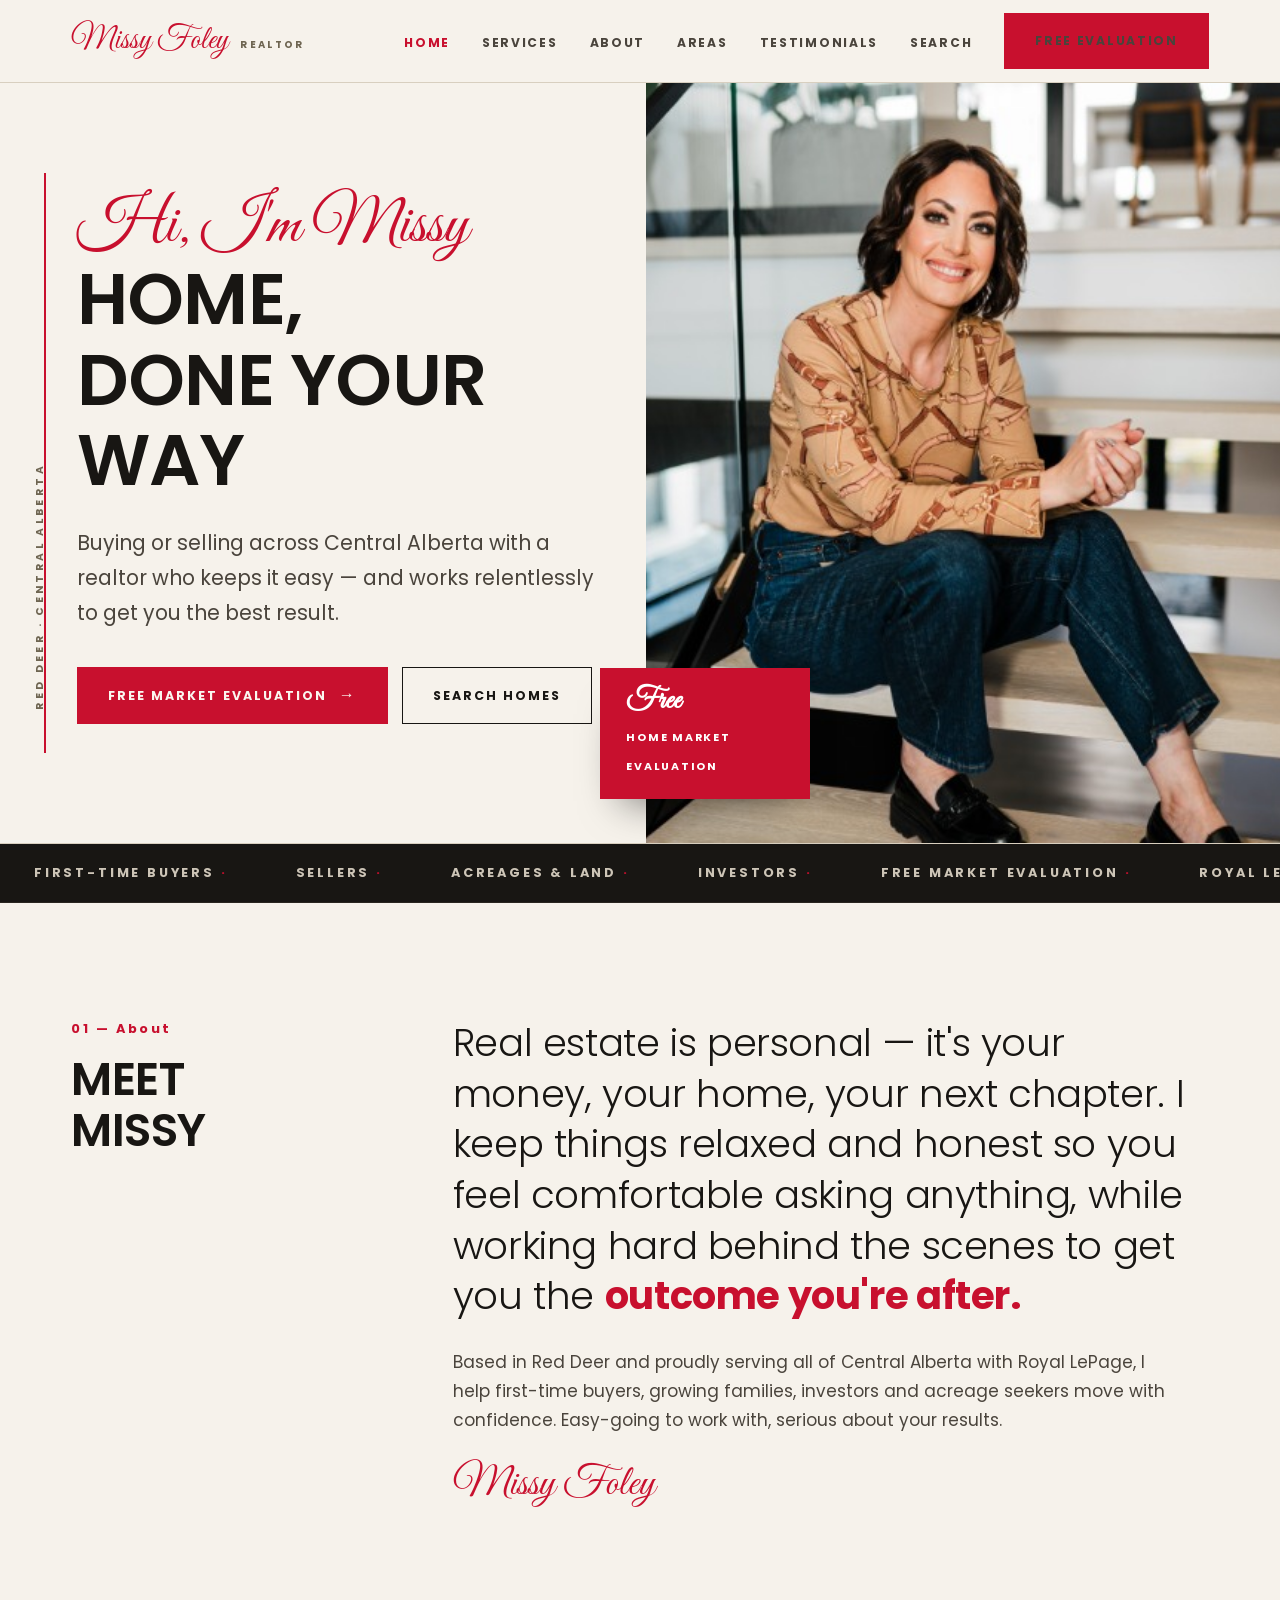
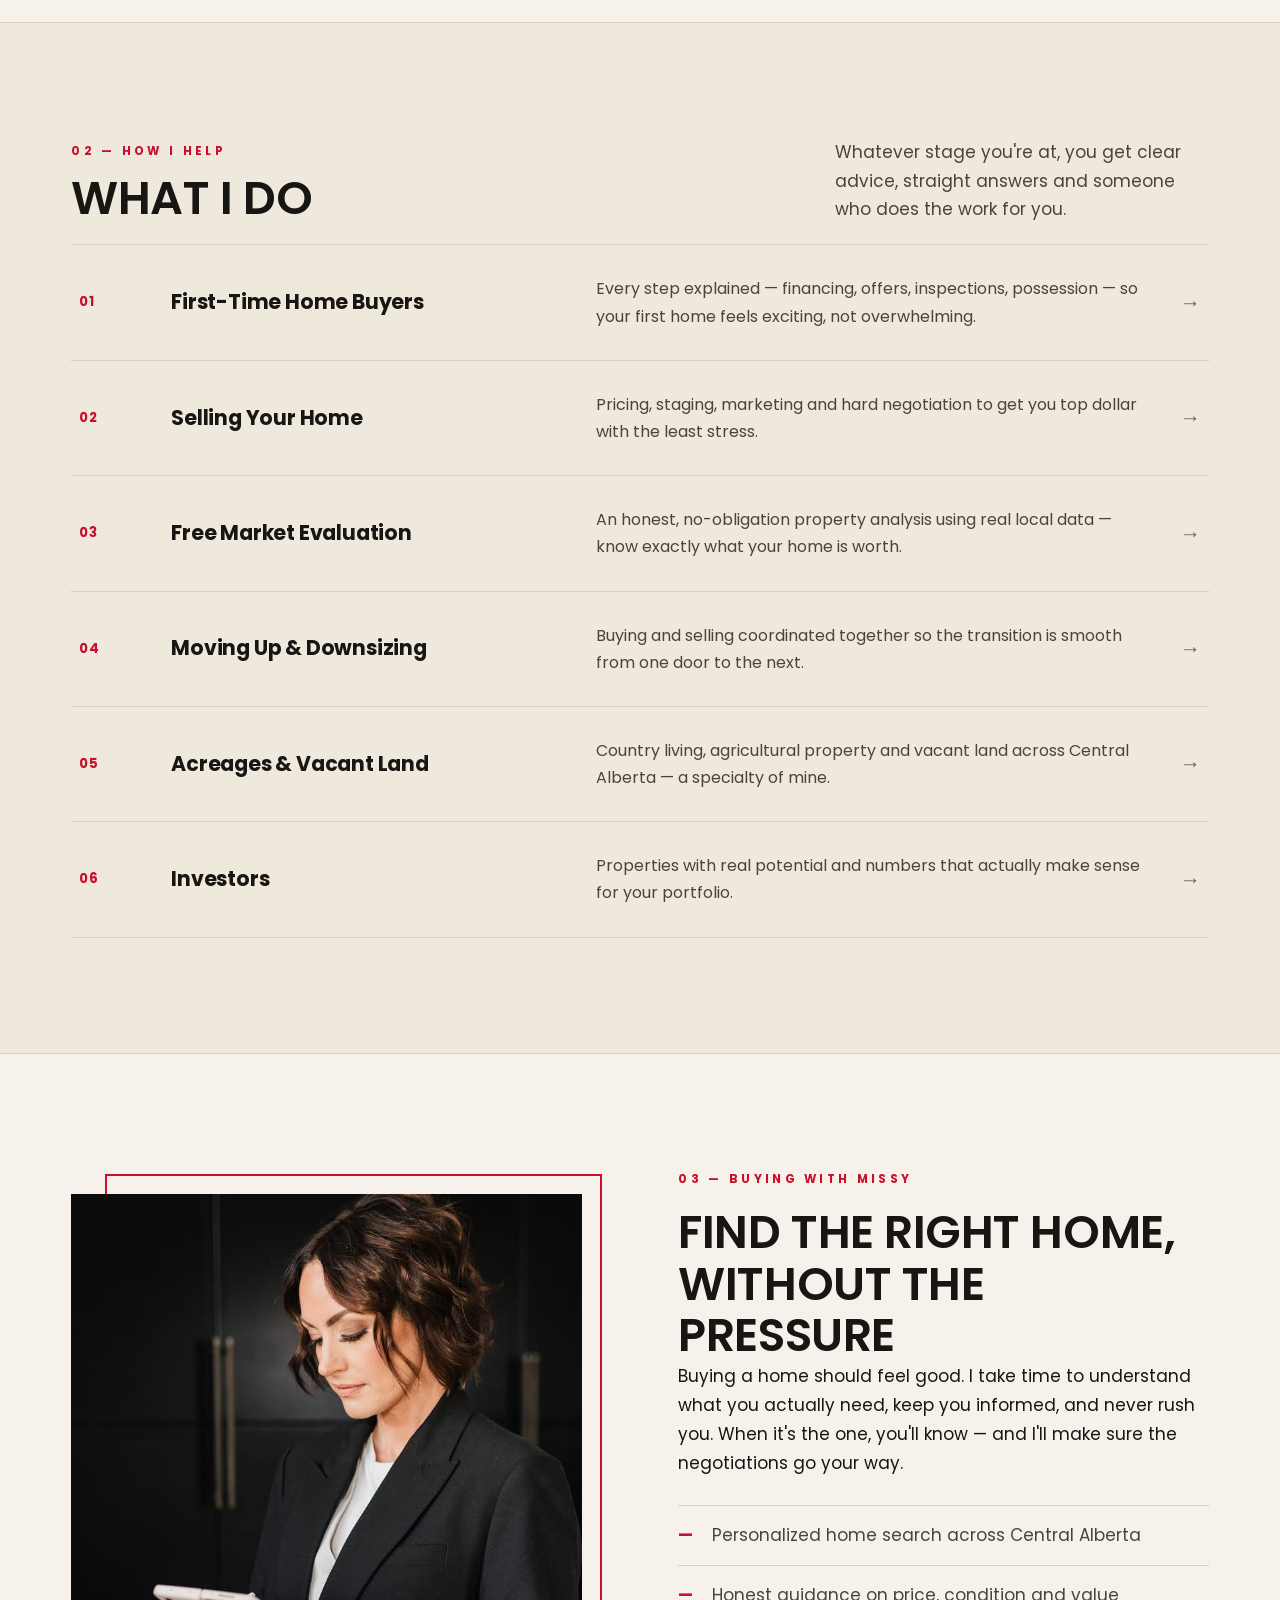
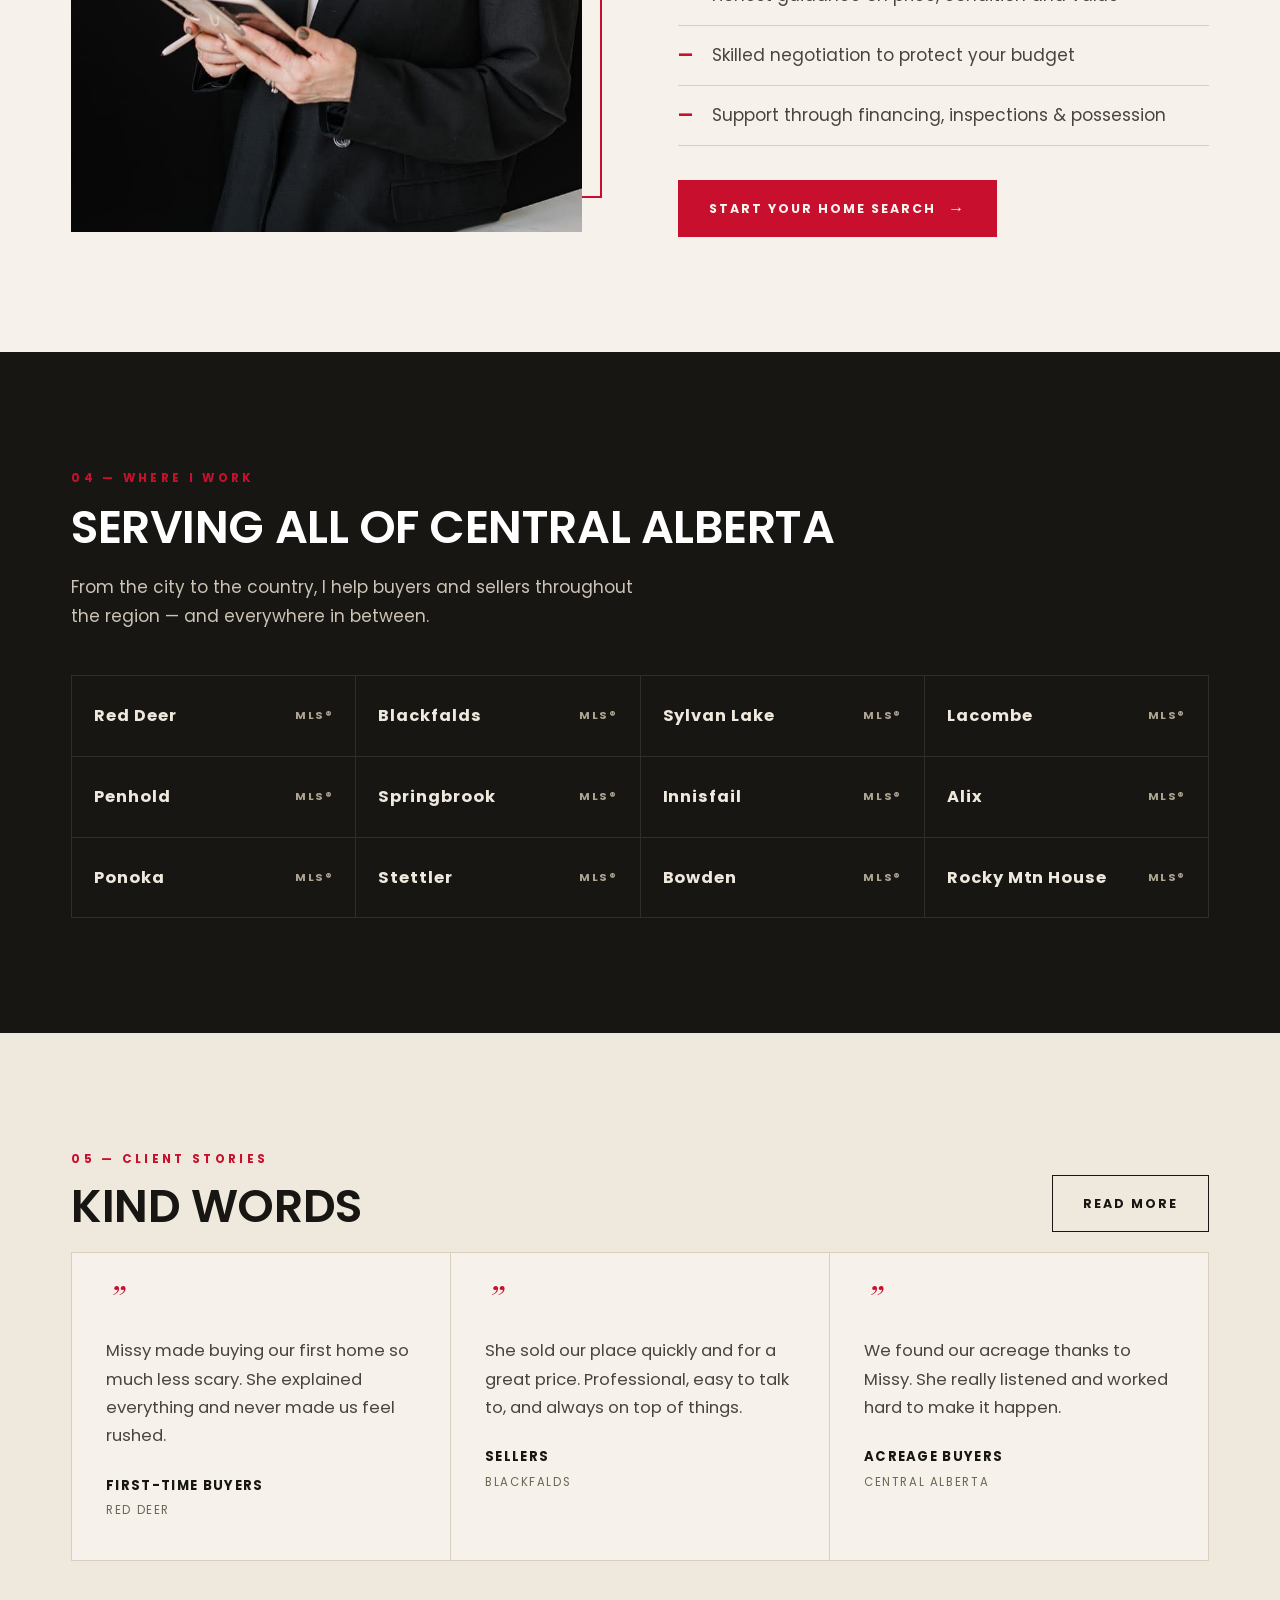
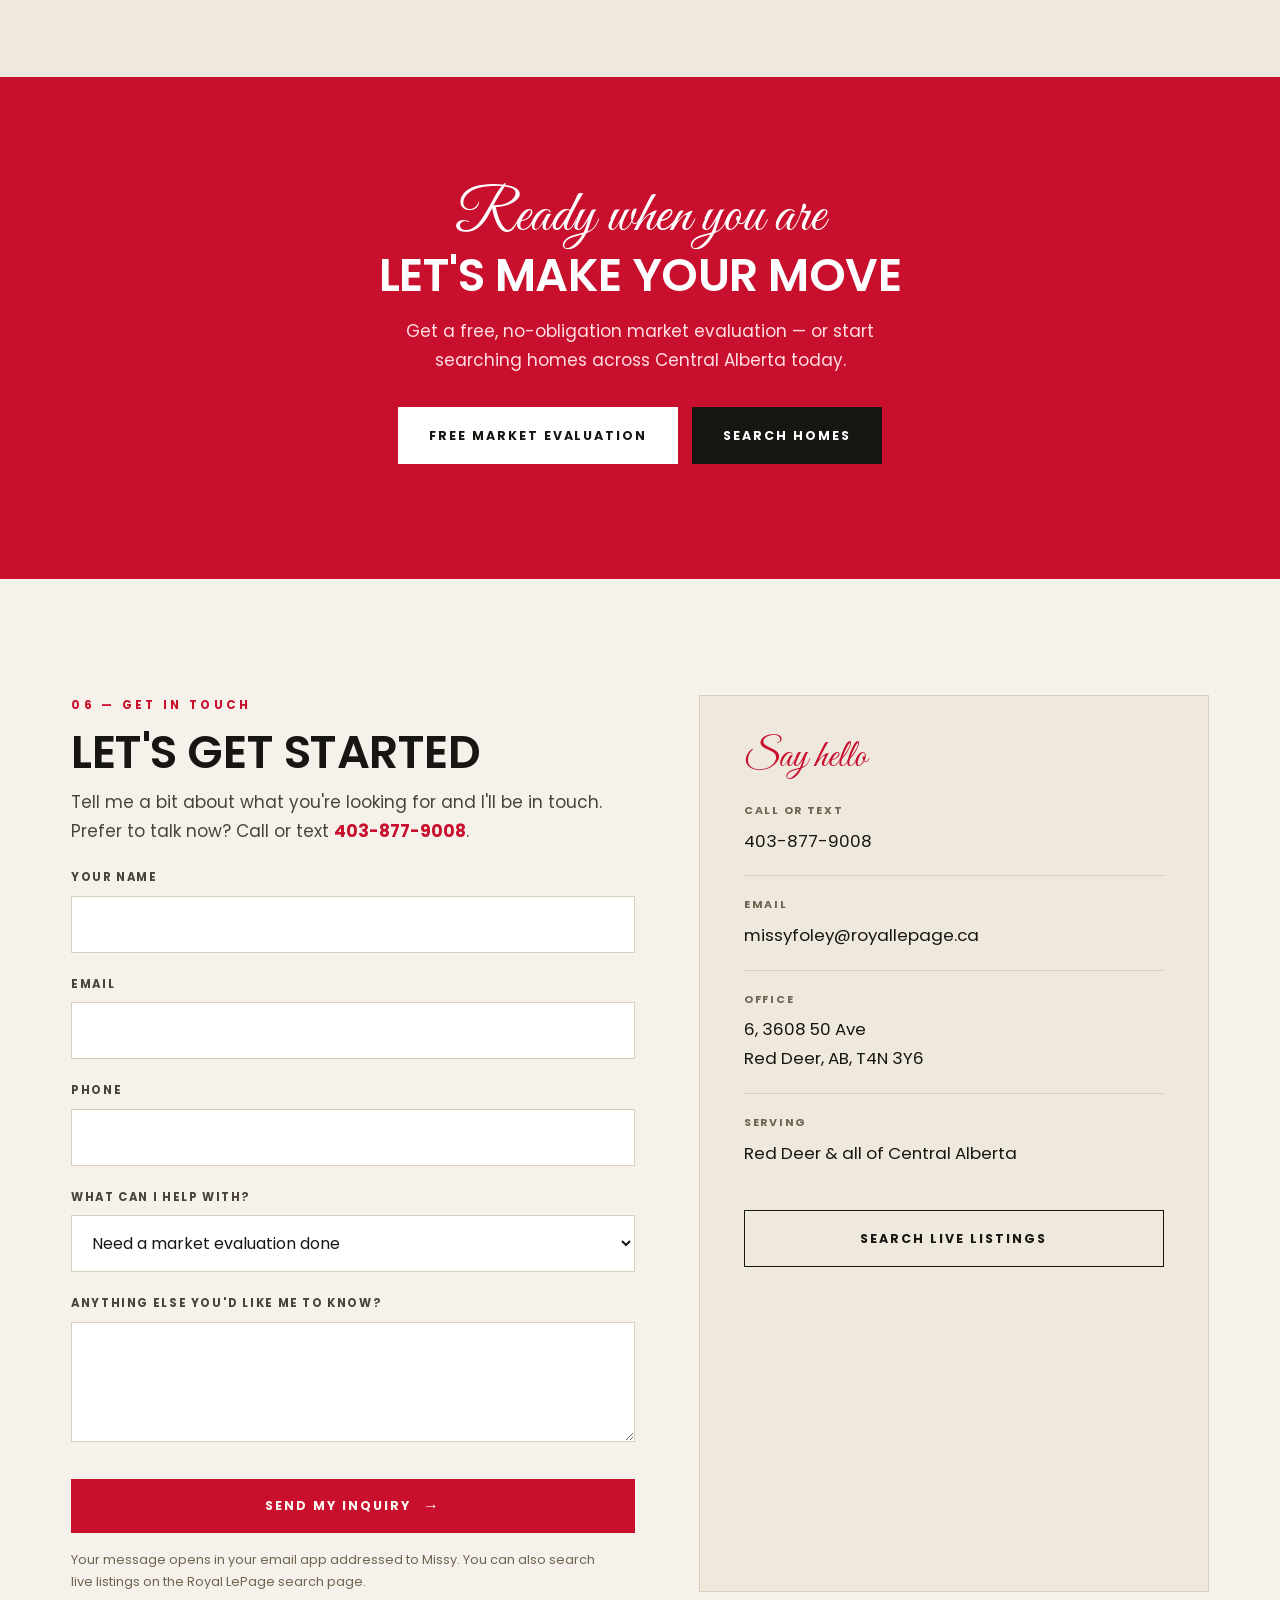
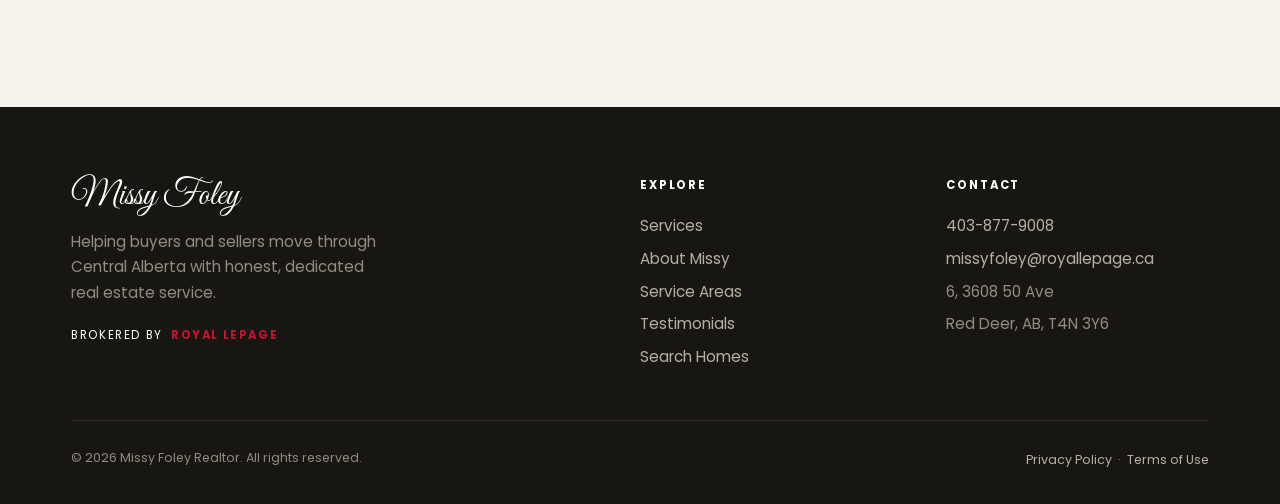
==== commit 9297f4a3: "Add files via upload" ====
--- a/index.html
+++ b/index.html
@@ -18,7 +18,7 @@
 <meta name="robots" content="index, follow">
 <link rel="preconnect" href="https://fonts.googleapis.com">
 <link rel="preconnect" href="https://fonts.gstatic.com" crossorigin>
-<link href="https://fonts.googleapis.com/css2?family=Poppins:wght@300;400;500;600;700&family=Dancing+Script:wght@600;700&display=swap" rel="stylesheet">
+<link href="https://fonts.googleapis.com/css2?family=Poppins:wght@300;400;500;600;700&family=Great+Vibes&display=swap" rel="stylesheet">
 <link rel="stylesheet" href="css/style.css">
 <script type="application/ld+json">
 {"@context":"https://schema.org","@type":"RealEstateAgent","name":"Missy Foley Realtor","image":"https://missyfoley.royallepage.ca/images/missy-stairs.jpg","url":"https://missyfoley.royallepage.ca/","telephone":"+1-403-877-9008","email":"missyfoley@royallepage.ca","priceRange":"$$","address":{"@type":"PostalAddress","streetAddress":"6, 3608 50 Ave","addressLocality":"Red Deer","addressRegion":"AB","postalCode":"T4N 3Y6","addressCountry":"CA"},"areaServed":["Red Deer","Blackfalds","Sylvan Lake","Alix","Penhold","Springbrook","Lacombe","Ponoka","Rocky Mountain House","Stettler","Bowden","Innisfail","Central Alberta"],"parentOrganization":{"@type":"Organization","name":"Royal LePage"},"makesOffer":[{"@type":"Offer","itemOffered":{"@type":"Service","name":"Free Home Market Evaluation"}},{"@type":"Offer","itemOffered":{"@type":"Service","name":"Buyer Representation"}},{"@type":"Offer","itemOffered":{"@type":"Service","name":"Seller Representation"}}]}
@@ -26,6 +26,8 @@
 </head>
 <body>
 
+
+<a class="skip-link" href="#main-hero">Skip to content</a>
 <header class="site-header">
   <div class="wrap nav">
     <a href="index.html" class="brand">
@@ -33,7 +35,7 @@
       <span class="brand__tag">Realtor</span>
     </a>
     <ul class="nav__links">
-      <li><a href="index.html" class="active">Home</a></li>
+      <li><a href="index.html" class="active" aria-current="page">Home</a></li>
       <li><a href="index.html#services">Services</a></li>
       <li><a href="index.html#about">About</a></li>
       <li><a href="index.html#areas">Areas</a></li>
@@ -46,7 +48,7 @@
 </header>
 
 <!-- HERO -->
-<section class="hero">
+<section class="hero" id="main-hero">
   <div class="hero__grid">
     <div class="hero__left">
       <div class="hero__spine" aria-hidden="true"></div>
--- a/css/style.css
+++ b/css/style.css
@@ -1,18 +1,15 @@
 /* ===== Missy Foley Realtor — Editorial Rebrand ===== */
-/* Eyesome Script is a licensed font (not on Google Fonts). Drop your licensed
-   file at fonts/EyesomeScript.woff2 and this @font-face will use it automatically.
-   Until then, the script role falls back to Dancing Script (free, close in feel). */
 @font-face{
-  font-family:"Eyesome";
-  src:url("../fonts/EyesomeScript.woff2") format("woff2"),
-      url("../fonts/EyesomeScript.woff") format("woff"),
-      url("../fonts/EyesomeScript.otf") format("opentype");
-  font-weight:400;font-display:swap;
-}
+  font-family:"Great Vibes";
+  src:url("../fonts/GreatVibes.woff2") format("woff2"),
+      url("../fonts/GreatVibes.ttf") format("truetype");
+  font-weight:400;font-style:normal;font-display:swap;
+}
+/* Script face: Great Vibes (Google Fonts) — chosen to match Missy's signature logotype. */
 :root{
-  --paper:#F6F2EB;--paper-2:#EFE8DC;--ink:#181613;--ink-2:#4A443C;--taupe:#9A8F7C;
-  --line:#D8CFBF;--red:#C8102E;--red-dk:#98091F;--white:#fff;--maxw:1240px;
-  --script:"Eyesome","Dancing Script",cursive;
+  --paper:#F6F2EB;--paper-2:#EFE8DC;--ink:#181613;--ink-2:#4A443C;--taupe:#6E6551;
+  --line:#D8CFBF;--red:#C8102E;--red-dk:#98091F;--white:#fff;--offwhite:#FBF7F0;--maxw:1240px;
+  --script:"Great Vibes","Dancing Script",cursive;
   --sans:"Poppins",-apple-system,BlinkMacSystemFont,"Segoe UI",sans-serif;
 }
 *{box-sizing:border-box;margin:0;padding:0}
@@ -33,7 +30,7 @@
 .section{padding:clamp(64px,9vw,120px) 0}
 .btn{display:inline-flex;align-items:center;gap:12px;font-family:var(--sans);font-weight:700;font-size:.78rem;letter-spacing:.16em;text-transform:uppercase;padding:17px 30px;border:1.5px solid var(--ink);background:var(--ink);color:#fff;cursor:pointer;transition:background .22s,color .22s,border-color .22s}
 .btn:hover{background:transparent;color:var(--ink)}
-.btn--red{background:var(--red);border-color:var(--red);color:#fff}
+.btn--red{background:var(--red);border-color:var(--red);color:var(--offwhite)}
 .btn--red:hover{background:transparent;color:var(--red)}
 .btn--ghost{background:transparent;color:var(--ink)}
 .btn--ghost:hover{background:var(--ink);color:#fff}
@@ -104,7 +101,7 @@
 .area-grid{display:grid;grid-template-columns:repeat(4,1fr);gap:0;margin-top:44px;border-top:1px solid #322d26;border-left:1px solid #322d26}
 .area-grid a{padding:26px 22px;border-right:1px solid #322d26;border-bottom:1px solid #322d26;font-weight:700;letter-spacing:.06em;font-size:1.02rem;color:#efe8dc;display:flex;justify-content:space-between;align-items:center;transition:background .22s,color .22s}
 .area-grid a:hover{background:var(--red);color:#fff}
-.area-grid a span{font-size:.7rem;color:var(--taupe);letter-spacing:.14em}
+.area-grid a span{font-size:.7rem;color:#AFA491;letter-spacing:.14em}
 .area-grid a:hover span{color:#fff}
 .testi{background:var(--paper-2)}
 .testi-grid{display:grid;grid-template-columns:repeat(3,1fr);gap:0;border-top:1px solid var(--line);border-left:1px solid var(--line)}
@@ -141,7 +138,7 @@
 .footer a:hover{color:var(--red)}
 .footer__lp{display:inline-flex;align-items:center;gap:8px;margin-top:20px;color:#fff;font-size:.72rem;letter-spacing:.14em;text-transform:uppercase}
 .footer__lp b{color:var(--red)}
-.footer__bottom{display:flex;justify-content:space-between;flex-wrap:wrap;gap:14px;padding-top:26px;font-size:.78rem;color:#7d766b}
+.footer__bottom{display:flex;justify-content:space-between;flex-wrap:wrap;gap:14px;padding-top:26px;font-size:.78rem;color:#918a7d}
 .footer__bottom a{font-size:.78rem}
 .page-hero{background:var(--paper-2);border-bottom:1px solid var(--line);padding:clamp(50px,7vw,88px) 0}
 .page-hero .script{color:var(--red);font-size:clamp(2.2rem,4.5vw,3.2rem);display:block;margin-bottom:2px}
@@ -196,3 +193,11 @@
   .feature__media::before{inset:0 0 20px 20px}
 }
 @media(prefers-reduced-motion:reduce){*{scroll-behavior:auto;transition:none!important}}
+
+/* ===== Accessibility ===== */
+:focus-visible{outline:3px solid var(--red);outline-offset:3px}
+.hero__right img:focus-visible,a:focus-visible,button:focus-visible,input:focus-visible,select:focus-visible,textarea:focus-visible{outline:3px solid var(--red);outline-offset:3px}
+/* On dark sections a red outline can be low-contrast against near-black; use a light ring */
+.areas a:focus-visible,.footer a:focus-visible,.marquee :focus-visible,.search-hero a:focus-visible,.cta .btn--onred:focus-visible{outline:3px solid #FBF7F0;outline-offset:3px}
+.skip-link{position:absolute;left:-999px;top:0;z-index:1000;background:var(--ink);color:var(--offwhite);padding:12px 20px;font-weight:600;letter-spacing:.06em}
+.skip-link:focus{left:12px;top:12px}
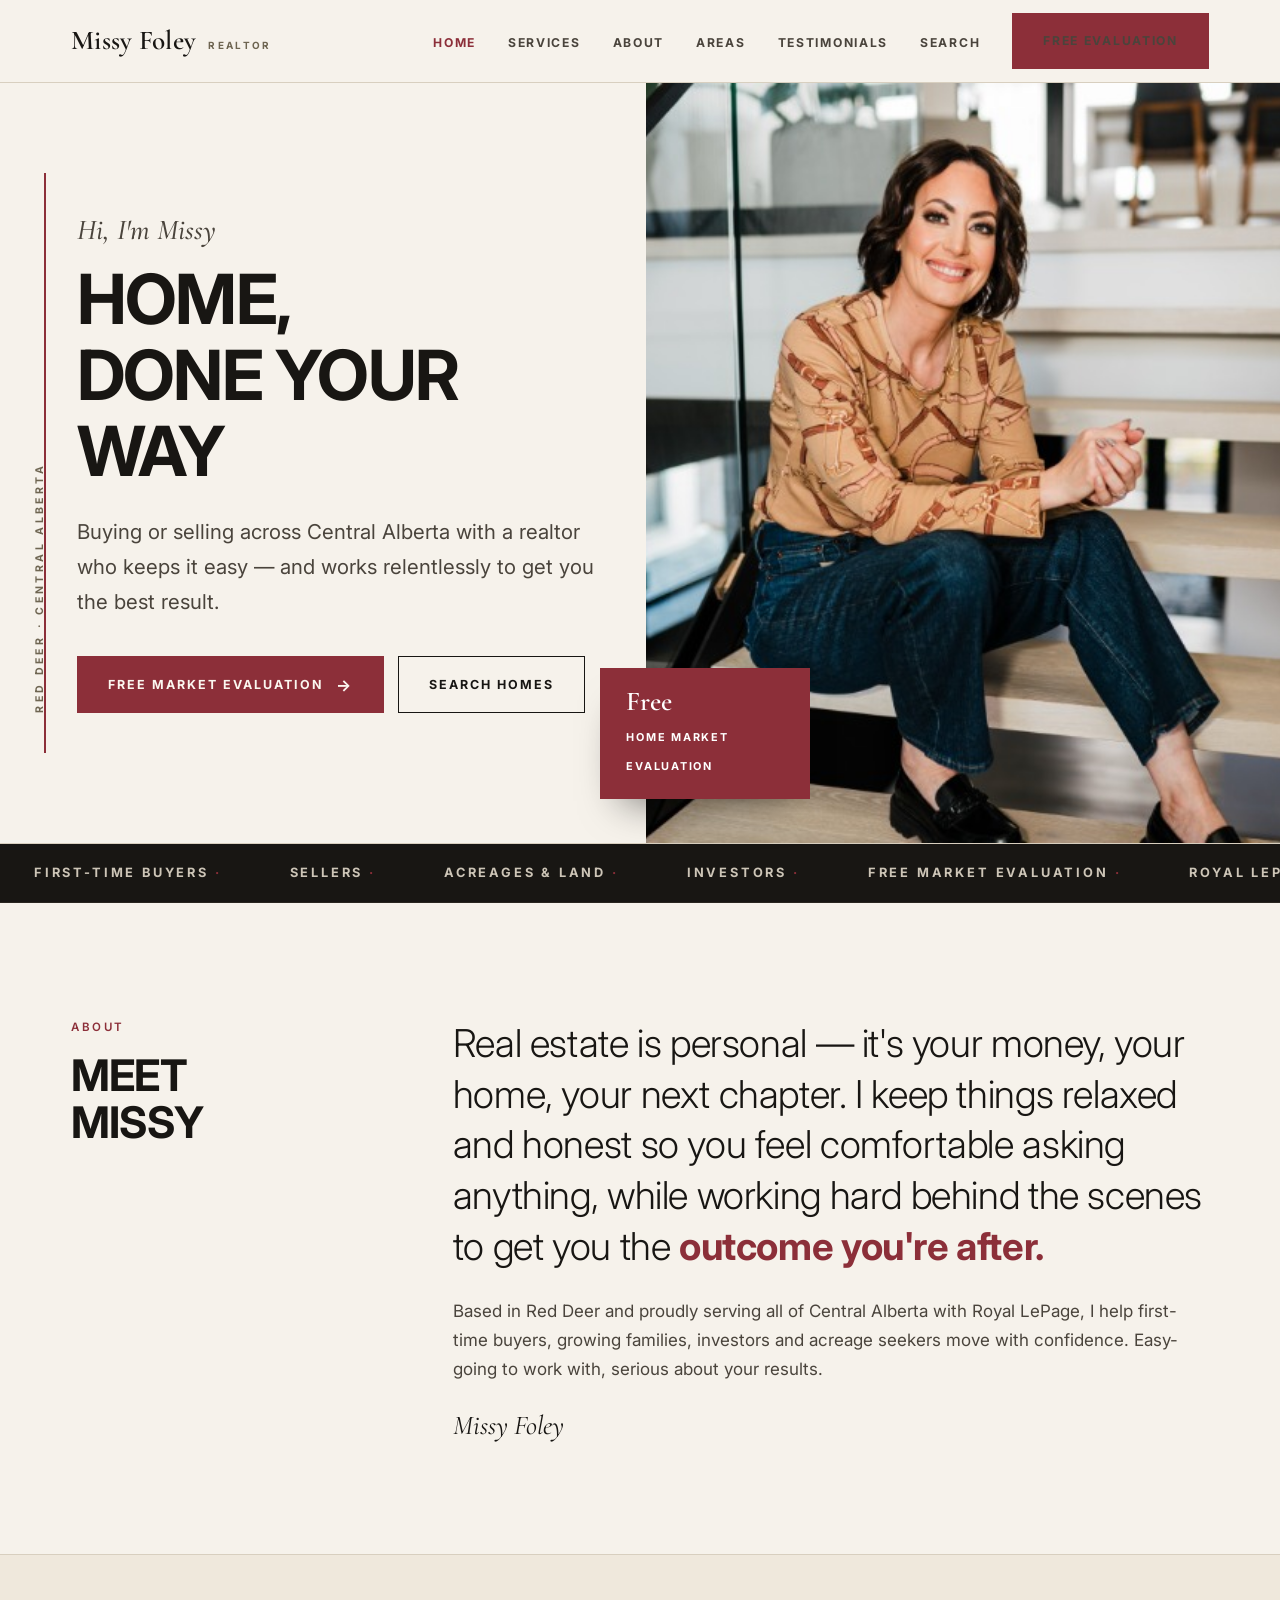
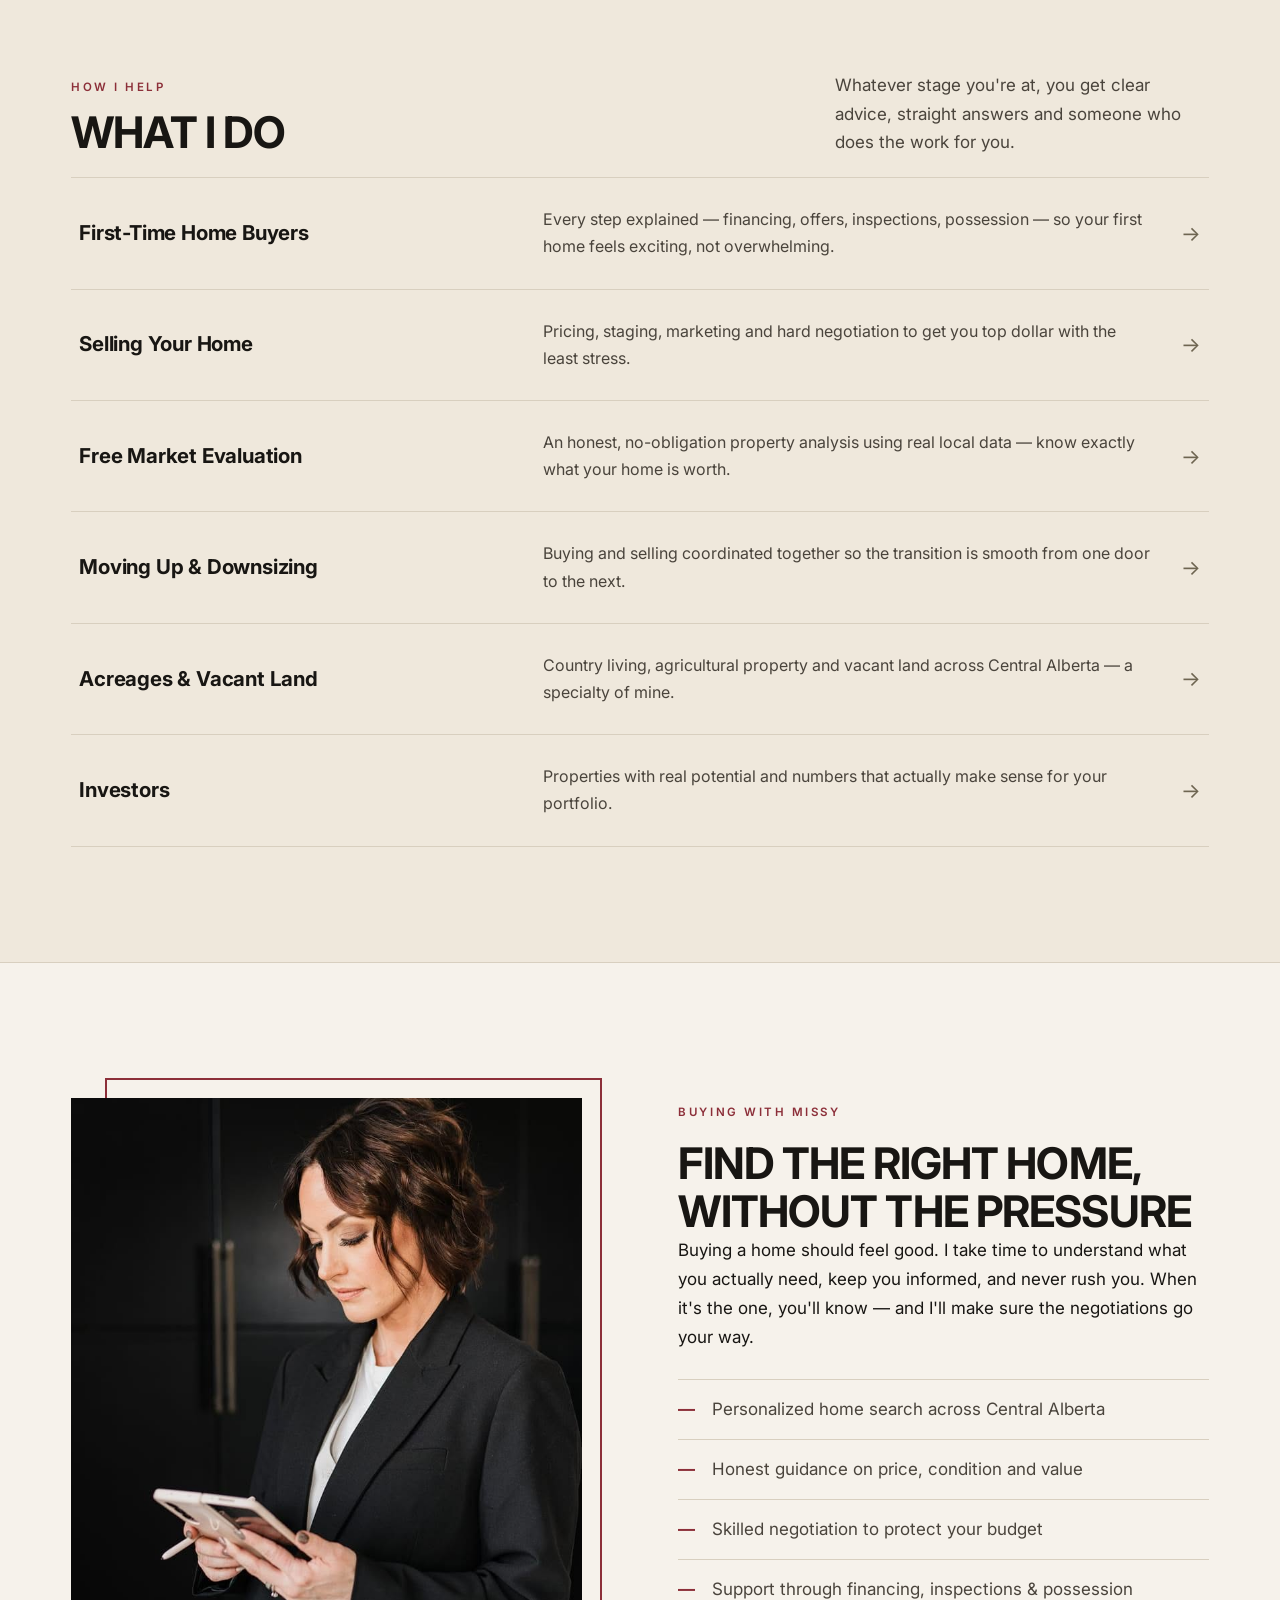
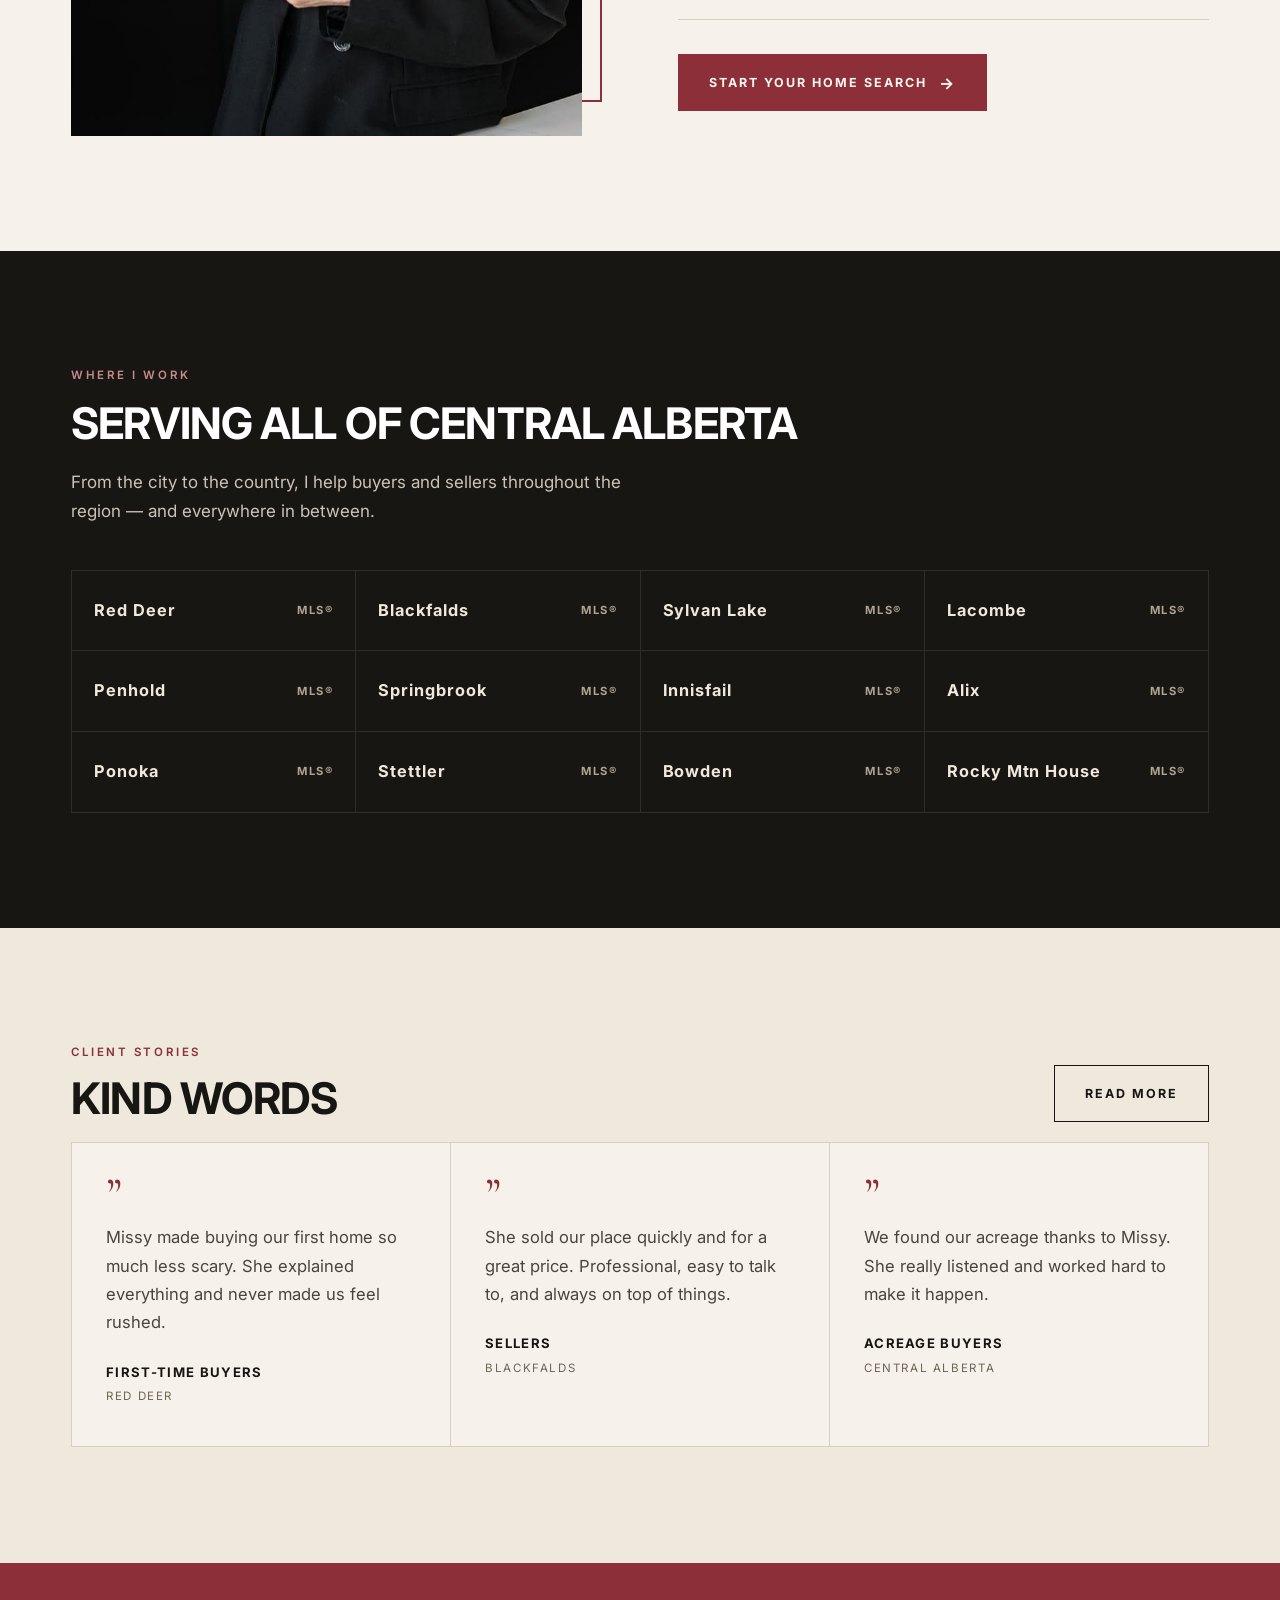
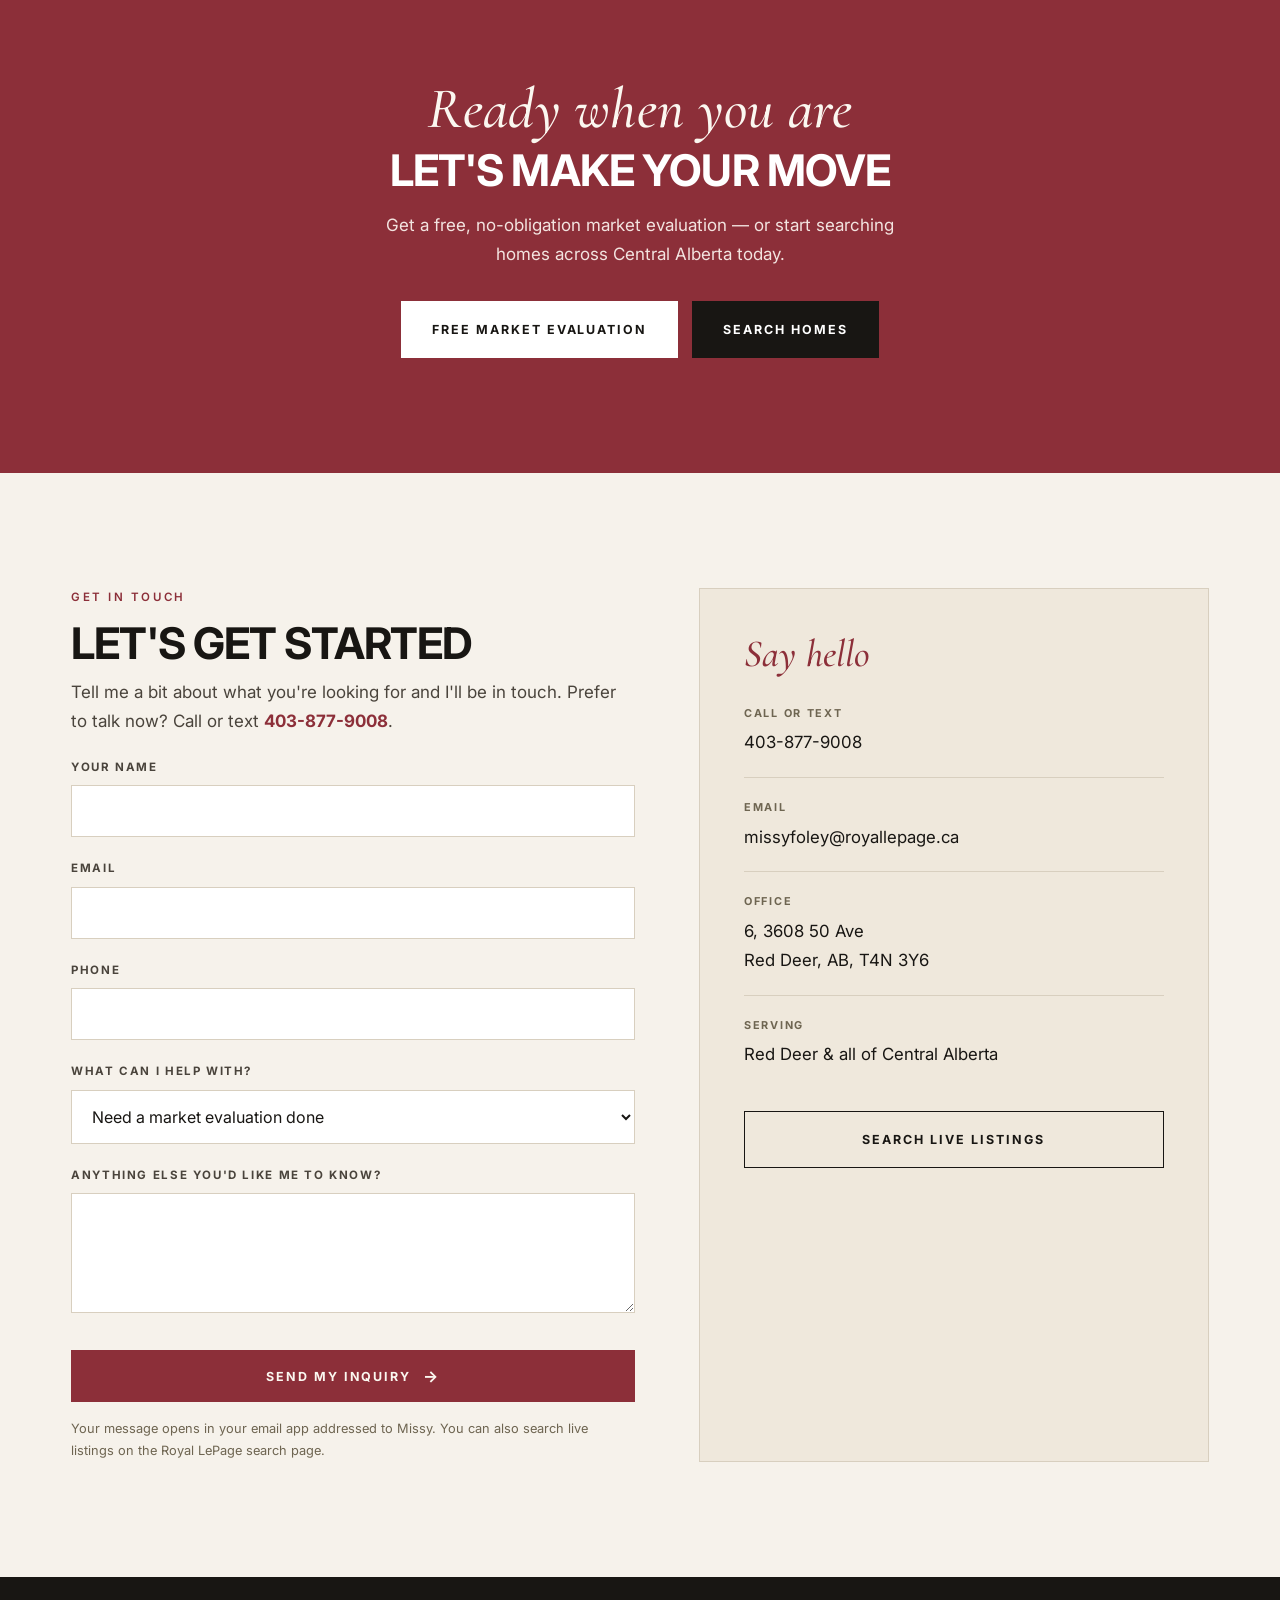
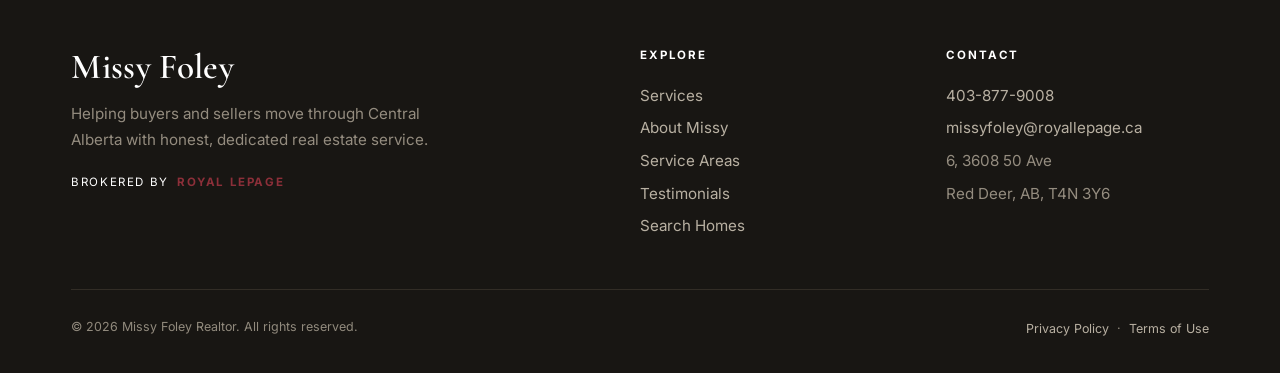
==== commit a5534e43: "Add files via upload" ====
--- a/index.html
+++ b/index.html
@@ -18,7 +18,7 @@
 <meta name="robots" content="index, follow">
 <link rel="preconnect" href="https://fonts.googleapis.com">
 <link rel="preconnect" href="https://fonts.gstatic.com" crossorigin>
-<link href="https://fonts.googleapis.com/css2?family=Poppins:wght@300;400;500;600;700&family=Great+Vibes&display=swap" rel="stylesheet">
+<link href="https://fonts.googleapis.com/css2?family=Inter:wght@300;400;500;600;700&family=Cormorant+Garamond:ital,wght@0,500;0,600;1,500;1,600&display=swap" rel="stylesheet">
 <link rel="stylesheet" href="css/style.css">
 <script type="application/ld+json">
 {"@context":"https://schema.org","@type":"RealEstateAgent","name":"Missy Foley Realtor","image":"https://missyfoley.royallepage.ca/images/missy-stairs.jpg","url":"https://missyfoley.royallepage.ca/","telephone":"+1-403-877-9008","email":"missyfoley@royallepage.ca","priceRange":"$$","address":{"@type":"PostalAddress","streetAddress":"6, 3608 50 Ave","addressLocality":"Red Deer","addressRegion":"AB","postalCode":"T4N 3Y6","addressCountry":"CA"},"areaServed":["Red Deer","Blackfalds","Sylvan Lake","Alix","Penhold","Springbrook","Lacombe","Ponoka","Rocky Mountain House","Stettler","Bowden","Innisfail","Central Alberta"],"parentOrganization":{"@type":"Organization","name":"Royal LePage"},"makesOffer":[{"@type":"Offer","itemOffered":{"@type":"Service","name":"Free Home Market Evaluation"}},{"@type":"Offer","itemOffered":{"@type":"Service","name":"Buyer Representation"}},{"@type":"Offer","itemOffered":{"@type":"Service","name":"Seller Representation"}}]}
@@ -83,7 +83,7 @@
 <section class="section intro" id="about">
   <div class="wrap intro__grid">
     <div class="intro__label">
-      <div class="num">01 — About</div>
+      <div class="num">About</div>
       <h2>Meet<br>Missy</h2>
     </div>
     <div>
@@ -99,18 +99,18 @@
   <div class="wrap">
     <div class="svc-head">
       <div>
-        <p class="kicker kicker--red">02 — How I Help</p>
+        <p class="kicker kicker--red">How I Help</p>
         <h2 style="margin-top:12px">What I do</h2>
       </div>
       <p style="max-width:34ch;color:var(--ink-2)">Whatever stage you're at, you get clear advice, straight answers and someone who does the work for you.</p>
     </div>
     <div class="svc-list">
-      <div class="svc-row"><div class="svc-row__num">01</div><div class="svc-row__title">First-Time Home Buyers</div><div class="svc-row__desc">Every step explained — financing, offers, inspections, possession — so your first home feels exciting, not overwhelming.</div><div class="svc-row__mark">&rarr;</div></div>
-      <div class="svc-row"><div class="svc-row__num">02</div><div class="svc-row__title">Selling Your Home</div><div class="svc-row__desc">Pricing, staging, marketing and hard negotiation to get you top dollar with the least stress.</div><div class="svc-row__mark">&rarr;</div></div>
-      <div class="svc-row"><div class="svc-row__num">03</div><div class="svc-row__title">Free Market Evaluation</div><div class="svc-row__desc">An honest, no-obligation property analysis using real local data — know exactly what your home is worth.</div><div class="svc-row__mark">&rarr;</div></div>
-      <div class="svc-row"><div class="svc-row__num">04</div><div class="svc-row__title">Moving Up &amp; Downsizing</div><div class="svc-row__desc">Buying and selling coordinated together so the transition is smooth from one door to the next.</div><div class="svc-row__mark">&rarr;</div></div>
-      <div class="svc-row"><div class="svc-row__num">05</div><div class="svc-row__title">Acreages &amp; Vacant Land</div><div class="svc-row__desc">Country living, agricultural property and vacant land across Central Alberta — a specialty of mine.</div><div class="svc-row__mark">&rarr;</div></div>
-      <div class="svc-row"><div class="svc-row__num">06</div><div class="svc-row__title">Investors</div><div class="svc-row__desc">Properties with real potential and numbers that actually make sense for your portfolio.</div><div class="svc-row__mark">&rarr;</div></div>
+      <div class="svc-row"><div class="svc-row__title">First-Time Home Buyers</div><div class="svc-row__desc">Every step explained — financing, offers, inspections, possession — so your first home feels exciting, not overwhelming.</div><div class="svc-row__mark">&rarr;</div></div>
+      <div class="svc-row"><div class="svc-row__title">Selling Your Home</div><div class="svc-row__desc">Pricing, staging, marketing and hard negotiation to get you top dollar with the least stress.</div><div class="svc-row__mark">&rarr;</div></div>
+      <div class="svc-row"><div class="svc-row__title">Free Market Evaluation</div><div class="svc-row__desc">An honest, no-obligation property analysis using real local data — know exactly what your home is worth.</div><div class="svc-row__mark">&rarr;</div></div>
+      <div class="svc-row"><div class="svc-row__title">Moving Up &amp; Downsizing</div><div class="svc-row__desc">Buying and selling coordinated together so the transition is smooth from one door to the next.</div><div class="svc-row__mark">&rarr;</div></div>
+      <div class="svc-row"><div class="svc-row__title">Acreages &amp; Vacant Land</div><div class="svc-row__desc">Country living, agricultural property and vacant land across Central Alberta — a specialty of mine.</div><div class="svc-row__mark">&rarr;</div></div>
+      <div class="svc-row"><div class="svc-row__title">Investors</div><div class="svc-row__desc">Properties with real potential and numbers that actually make sense for your portfolio.</div><div class="svc-row__mark">&rarr;</div></div>
     </div>
   </div>
 </section>
@@ -122,7 +122,7 @@
       <img src="images/missy-blazer.jpg" alt="Missy Foley reviewing listings for a client">
     </div>
     <div class="feature__body">
-      <p class="kicker kicker--red">03 — Buying With Missy</p>
+      <p class="kicker kicker--red">Buying With Missy</p>
       <h2>Find the right home, without the pressure</h2>
       <p>Buying a home should feel good. I take time to understand what you actually need, keep you informed, and never rush you. When it's the one, you'll know — and I'll make sure the negotiations go your way.</p>
       <ul>
@@ -139,7 +139,7 @@
 <!-- AREAS -->
 <section class="section areas" id="areas">
   <div class="wrap">
-    <p class="kicker">04 — Where I Work</p>
+    <p class="kicker">Where I Work</p>
     <h2>Serving all of Central Alberta</h2>
     <p class="areas__lead">From the city to the country, I help buyers and sellers throughout the region — and everywhere in between.</p>
     <div class="area-grid">
@@ -163,7 +163,7 @@
 <section class="section testi">
   <div class="wrap">
     <div class="svc-head">
-      <div><p class="kicker kicker--red">05 — Client Stories</p><h2 style="margin-top:12px">Kind words</h2></div>
+      <div><p class="kicker kicker--red">Client Stories</p><h2 style="margin-top:12px">Kind words</h2></div>
       <a href="testimonials.html" class="btn btn--ghost">Read More</a>
     </div>
     <div class="testi-grid">
@@ -191,7 +191,7 @@
 <section class="section contact" id="contact">
   <div class="wrap contact__grid">
     <div>
-      <p class="kicker kicker--red">06 — Get In Touch</p>
+      <p class="kicker kicker--red">Get In Touch</p>
       <h2 style="margin:12px 0 10px">Let's get started</h2>
       <p style="color:var(--ink-2)">Tell me a bit about what you're looking for and I'll be in touch. Prefer to talk now? Call or text <a href="tel:+14038779008" style="color:var(--red);font-weight:700">403-877-9008</a>.</p>
       <form class="form" id="contactForm">
--- a/css/style.css
+++ b/css/style.css
@@ -1,30 +1,23 @@
 /* ===== Missy Foley Realtor — Editorial Rebrand ===== */
-@font-face{
-  font-family:"Great Vibes";
-  src:url("../fonts/GreatVibes.woff2") format("woff2"),
-      url("../fonts/GreatVibes.ttf") format("truetype");
-  font-weight:400;font-style:normal;font-display:swap;
-}
-/* Script face: Great Vibes (Google Fonts) — chosen to match Missy's signature logotype. */
 :root{
   --paper:#F6F2EB;--paper-2:#EFE8DC;--ink:#181613;--ink-2:#4A443C;--taupe:#6E6551;
-  --line:#D8CFBF;--red:#C8102E;--red-dk:#98091F;--white:#fff;--offwhite:#FBF7F0;--maxw:1240px;
-  --script:"Great Vibes","Dancing Script",cursive;
-  --sans:"Poppins",-apple-system,BlinkMacSystemFont,"Segoe UI",sans-serif;
+  --line:#D8CFBF;--red:#8C2F39;--red-dk:#6F242C;--white:#fff;--offwhite:#FBF7F0;--rose:#C98A8F;--maxw:1240px;
+  --serif:"Cormorant Garamond",Georgia,serif;
+  --sans:"Inter",-apple-system,BlinkMacSystemFont,"Segoe UI",sans-serif;
 }
 *{box-sizing:border-box;margin:0;padding:0}
 html{scroll-behavior:smooth}
 body{font-family:var(--sans);color:var(--ink);background:var(--paper);line-height:1.7;font-size:17px;font-weight:400;-webkit-font-smoothing:antialiased}
 img{max-width:100%;display:block}
 a{color:inherit;text-decoration:none}
-h1,h2,h3,h4{font-family:var(--sans);font-weight:600;line-height:1.12;letter-spacing:-.01em}
-h1{font-size:clamp(2.3rem,5.6vw,4.6rem);text-transform:uppercase}
-h2{font-size:clamp(1.9rem,3.6vw,3rem);text-transform:uppercase}
+h1,h2,h3,h4{font-family:var(--sans);font-weight:700;line-height:1.1;letter-spacing:-.02em}
+h1{font-size:clamp(2.3rem,5.4vw,4.4rem);text-transform:uppercase;letter-spacing:-.025em}
+h2{font-size:clamp(1.8rem,3.4vw,2.8rem);text-transform:uppercase;letter-spacing:-.02em}
 h3{font-size:1.15rem;text-transform:uppercase;letter-spacing:.02em}
-.script{font-family:var(--script);text-transform:none!important;font-weight:400;letter-spacing:0;color:var(--red);line-height:.9}
+.script{font-family:var(--serif);text-transform:none!important;font-weight:500;letter-spacing:.005em;color:var(--ink-2);line-height:1.1;font-style:italic}
 p{max-width:66ch}
 .lead{font-size:1.16rem;color:var(--ink-2);max-width:56ch;font-weight:400}
-.kicker{font-size:.74rem;font-weight:700;letter-spacing:.28em;text-transform:uppercase;color:var(--taupe)}
+.kicker{font-size:.72rem;font-weight:600;letter-spacing:.22em;text-transform:uppercase;color:var(--taupe)}
 .kicker--red{color:var(--red)}
 .wrap{max-width:var(--maxw);margin:0 auto;padding:0 clamp(22px,4vw,54px)}
 .section{padding:clamp(64px,9vw,120px) 0}
@@ -40,7 +33,7 @@
 .site-header{position:sticky;top:0;z-index:100;background:rgba(246,242,235,.94);backdrop-filter:blur(8px);border-bottom:1px solid var(--line)}
 .nav{display:flex;align-items:center;justify-content:space-between;height:82px}
 .brand{display:flex;align-items:baseline;gap:12px}
-.brand__script{font-family:var(--script);font-size:2rem;color:var(--red);line-height:1}
+.brand__script{font-family:var(--serif);font-size:1.7rem;font-weight:600;color:var(--ink);line-height:1;letter-spacing:.01em}
 .brand__tag{font-size:.62rem;letter-spacing:.24em;text-transform:uppercase;color:var(--taupe);font-weight:700}
 .nav__links{display:flex;align-items:center;gap:32px;list-style:none}
 .nav__links a{font-size:.76rem;font-weight:700;letter-spacing:.14em;text-transform:uppercase;color:var(--ink-2);transition:color .2s}
@@ -52,14 +45,14 @@
 .hero__left{padding:clamp(48px,7vw,96px) clamp(22px,4vw,72px) clamp(48px,7vw,96px) clamp(40px,6vw,110px);display:flex;flex-direction:column;justify-content:center;position:relative}
 .hero__spine{position:absolute;left:clamp(20px,3.4vw,54px);top:clamp(48px,7vw,96px);bottom:clamp(48px,7vw,96px);width:2px;background:var(--red)}
 .hero__index{position:absolute;left:clamp(8px,2.4vw,34px);top:50%;transform:rotate(180deg);writing-mode:vertical-rl;font-size:.66rem;letter-spacing:.32em;text-transform:uppercase;color:var(--taupe);font-weight:700}
-.hero__namescript{font-family:var(--script);color:var(--red);font-size:clamp(2.4rem,5.5vw,4rem);line-height:.8;margin-bottom:6px}
+.hero__namescript{font-family:var(--serif);font-style:italic;color:var(--ink-2);font-size:clamp(1.4rem,2.4vw,1.8rem);line-height:1.2;margin-bottom:14px;font-weight:500}
 .hero h1{margin:0 0 26px}
 .hero__sub{font-size:clamp(1.05rem,1.6vw,1.28rem);color:var(--ink-2);max-width:44ch;margin-bottom:36px}
 .hero__cta{display:flex;gap:14px;flex-wrap:wrap}
 .hero__right{position:relative;background:var(--ink)}
 .hero__right img{width:100%;height:100%;object-fit:cover;object-position:center top;filter:saturate(1.02)}
 .hero__stamp{position:absolute;left:-46px;bottom:44px;background:var(--red);color:#fff;padding:20px 26px;max-width:210px;box-shadow:0 24px 40px -22px rgba(0,0,0,.55)}
-.hero__stamp b{font-family:var(--script);font-size:1.9rem;display:block;line-height:.9;margin-bottom:6px}
+.hero__stamp b{font-family:var(--serif);font-weight:600;font-size:1.7rem;display:block;line-height:1;margin-bottom:6px}
 .hero__stamp span{font-size:.68rem;letter-spacing:.16em;text-transform:uppercase;font-weight:700}
 .marquee{background:var(--ink);color:var(--paper);overflow:hidden;border-bottom:1px solid #2a2620}
 .marquee__row{display:flex;gap:0;white-space:nowrap;animation:slide 34s linear infinite}
@@ -70,15 +63,15 @@
 .intro{background:var(--paper);position:relative}
 .intro__grid{display:grid;grid-template-columns:.42fr 1fr;gap:clamp(30px,5vw,70px);align-items:start}
 .intro__label{position:sticky;top:110px}
-.intro__label .num{font-family:var(--sans);font-weight:700;font-size:.8rem;letter-spacing:.2em;color:var(--red)}
+.intro__label .num{font-family:var(--sans);font-weight:600;font-size:.72rem;letter-spacing:.22em;text-transform:uppercase;color:var(--red)}
 .intro__label h2{margin-top:14px}
 .intro__big{font-family:var(--sans);font-weight:300;font-size:clamp(1.5rem,3.1vw,2.4rem);line-height:1.32;letter-spacing:-.01em;color:var(--ink)}
 .intro__big .hl{color:var(--red);font-weight:700}
-.intro__sig{font-family:var(--script);color:var(--red);font-size:2.6rem;line-height:1;margin-top:30px}
+.intro__sig{font-family:var(--serif);font-style:italic;color:var(--ink);font-size:1.7rem;line-height:1;margin-top:28px}
 .services{background:var(--paper-2);border-top:1px solid var(--line);border-bottom:1px solid var(--line)}
 .svc-head{display:flex;justify-content:space-between;align-items:flex-end;gap:20px;margin-bottom:20px;flex-wrap:wrap}
 .svc-list{border-top:1px solid var(--line)}
-.svc-row{display:grid;grid-template-columns:64px 1fr 1.4fr auto;gap:28px;align-items:center;padding:30px 8px;border-bottom:1px solid var(--line);transition:padding-left .25s,background .25s}
+.svc-row{display:grid;grid-template-columns:1fr 1.4fr auto;gap:28px;align-items:center;padding:28px 8px;border-bottom:1px solid var(--line);transition:padding-left .25s,background .25s}
 .svc-row:hover{padding-left:22px;background:rgba(200,16,46,.03)}
 .svc-row__num{font-weight:700;font-size:.82rem;color:var(--red);letter-spacing:.08em}
 .svc-row__title{font-family:var(--sans);font-weight:700;font-size:1.28rem;letter-spacing:-.01em;text-transform:none}
@@ -95,7 +88,7 @@
 .feature li{padding:15px 0 15px 34px;border-bottom:1px solid var(--line);position:relative;color:var(--ink-2)}
 .feature li::before{content:"—";position:absolute;left:0;color:var(--red);font-weight:700}
 .areas{background:var(--ink);color:var(--paper)}
-.areas .kicker{color:var(--red)}
+.areas .kicker{color:var(--rose)}
 .areas h2{color:#fff;margin:14px 0 20px}
 .areas__lead{color:#cbc3b5;max-width:52ch}
 .area-grid{display:grid;grid-template-columns:repeat(4,1fr);gap:0;margin-top:44px;border-top:1px solid #322d26;border-left:1px solid #322d26}
@@ -106,14 +99,14 @@
 .testi{background:var(--paper-2)}
 .testi-grid{display:grid;grid-template-columns:repeat(3,1fr);gap:0;border-top:1px solid var(--line);border-left:1px solid var(--line)}
 .quote{padding:40px 34px;border-right:1px solid var(--line);border-bottom:1px solid var(--line);background:var(--paper)}
-.quote__mark{font-family:var(--script);color:var(--red);font-size:3.4rem;line-height:.5;height:34px}
+.quote__mark{font-family:var(--serif);color:var(--red);font-size:3rem;line-height:.5;height:30px}
 .quote p{font-size:1.04rem;color:var(--ink-2);margin-top:10px}
 .quote__by{margin-top:24px;font-weight:700;font-size:.82rem;letter-spacing:.1em;text-transform:uppercase}
 .quote__by span{display:block;font-weight:400;letter-spacing:.14em;color:var(--taupe);font-size:.72rem;margin-top:4px}
 .cta{background:var(--red);color:#fff;text-align:center}
-.cta .script{color:#fff;font-size:clamp(2.4rem,5vw,3.6rem)}
+.cta .script{color:var(--offwhite);font-size:clamp(2.4rem,5vw,3.6rem)}
 .cta h2{color:#fff;margin:6px 0 16px}
-.cta p{margin:0 auto 32px;color:#ffdde2;max-width:50ch}
+.cta p{margin:0 auto 32px;color:#F3E4E0;max-width:50ch}
 .cta__btns{display:flex;gap:14px;justify-content:center;flex-wrap:wrap}
 .contact{background:var(--paper)}
 .contact__grid{display:grid;grid-template-columns:1.05fr .95fr;gap:clamp(34px,5vw,72px)}
@@ -147,7 +140,7 @@
 .search-hero__img{position:absolute;inset:0}
 .search-hero__img img{width:100%;height:100%;object-fit:cover;object-position:center 20%;opacity:.34}
 .search-hero__inner{position:relative;z-index:2;padding:clamp(70px,11vw,150px) 0;text-align:center}
-.search-hero .script{color:var(--red);font-size:clamp(2.6rem,6vw,4.2rem);display:block}
+.search-hero .script{color:var(--rose);font-size:clamp(2.6rem,6vw,4.2rem);display:block}
 .search-hero h1{color:#fff;margin:6px 0 18px}
 .search-hero p{color:#d7cfc1;margin:0 auto 34px;max-width:56ch}
 .city-grid{display:grid;grid-template-columns:repeat(4,1fr);gap:0;margin-top:44px;border-top:1px solid var(--line);border-left:1px solid var(--line)}
@@ -183,8 +176,8 @@
   .nav__links li:last-child{border:0;padding-top:14px}
   .nav__links a{display:block;padding:16px 0;font-size:.95rem}
   .nav__toggle{display:flex}
-  .svc-row{grid-template-columns:40px 1fr;gap:8px 16px}
-  .svc-row__desc{grid-column:2}
+  .svc-row{grid-template-columns:1fr;gap:6px}
+  .svc-row__desc{grid-column:1}
   .svc-row__mark{display:none}
 }
 @media(max-width:560px){
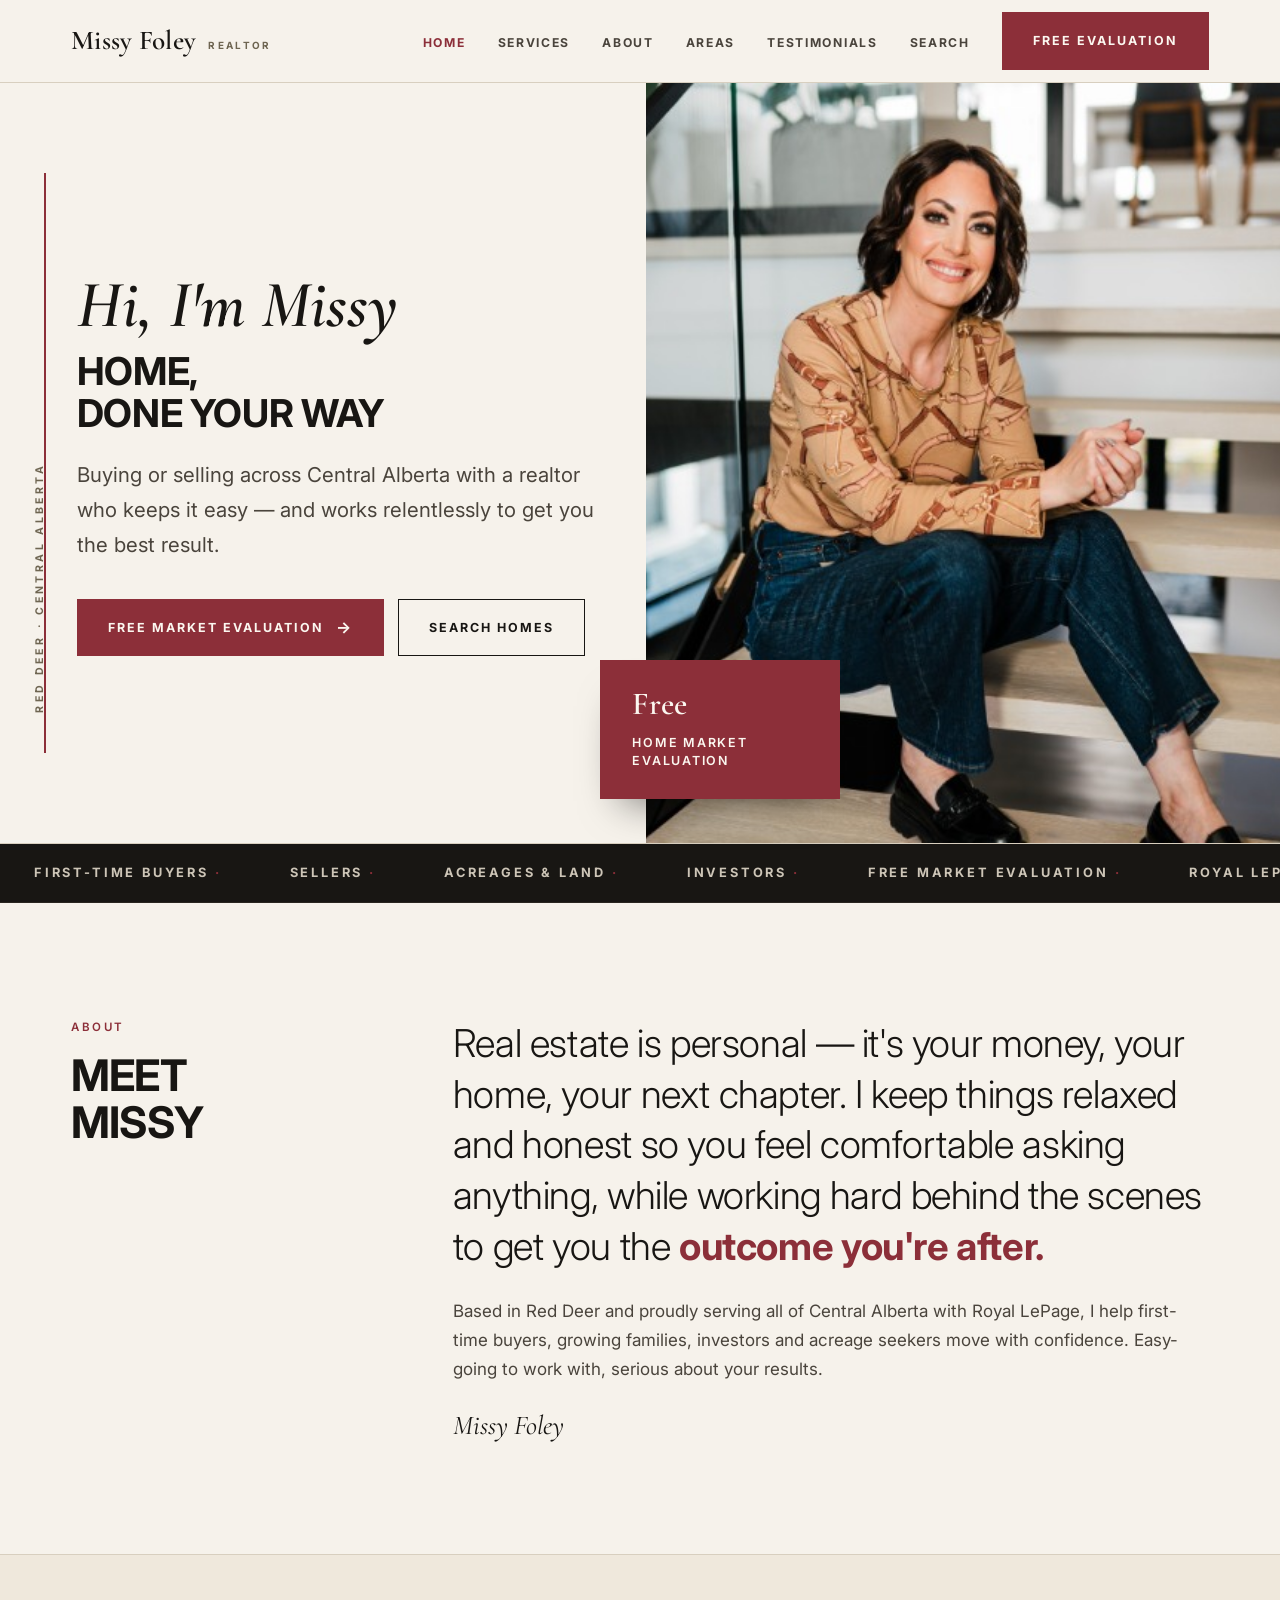
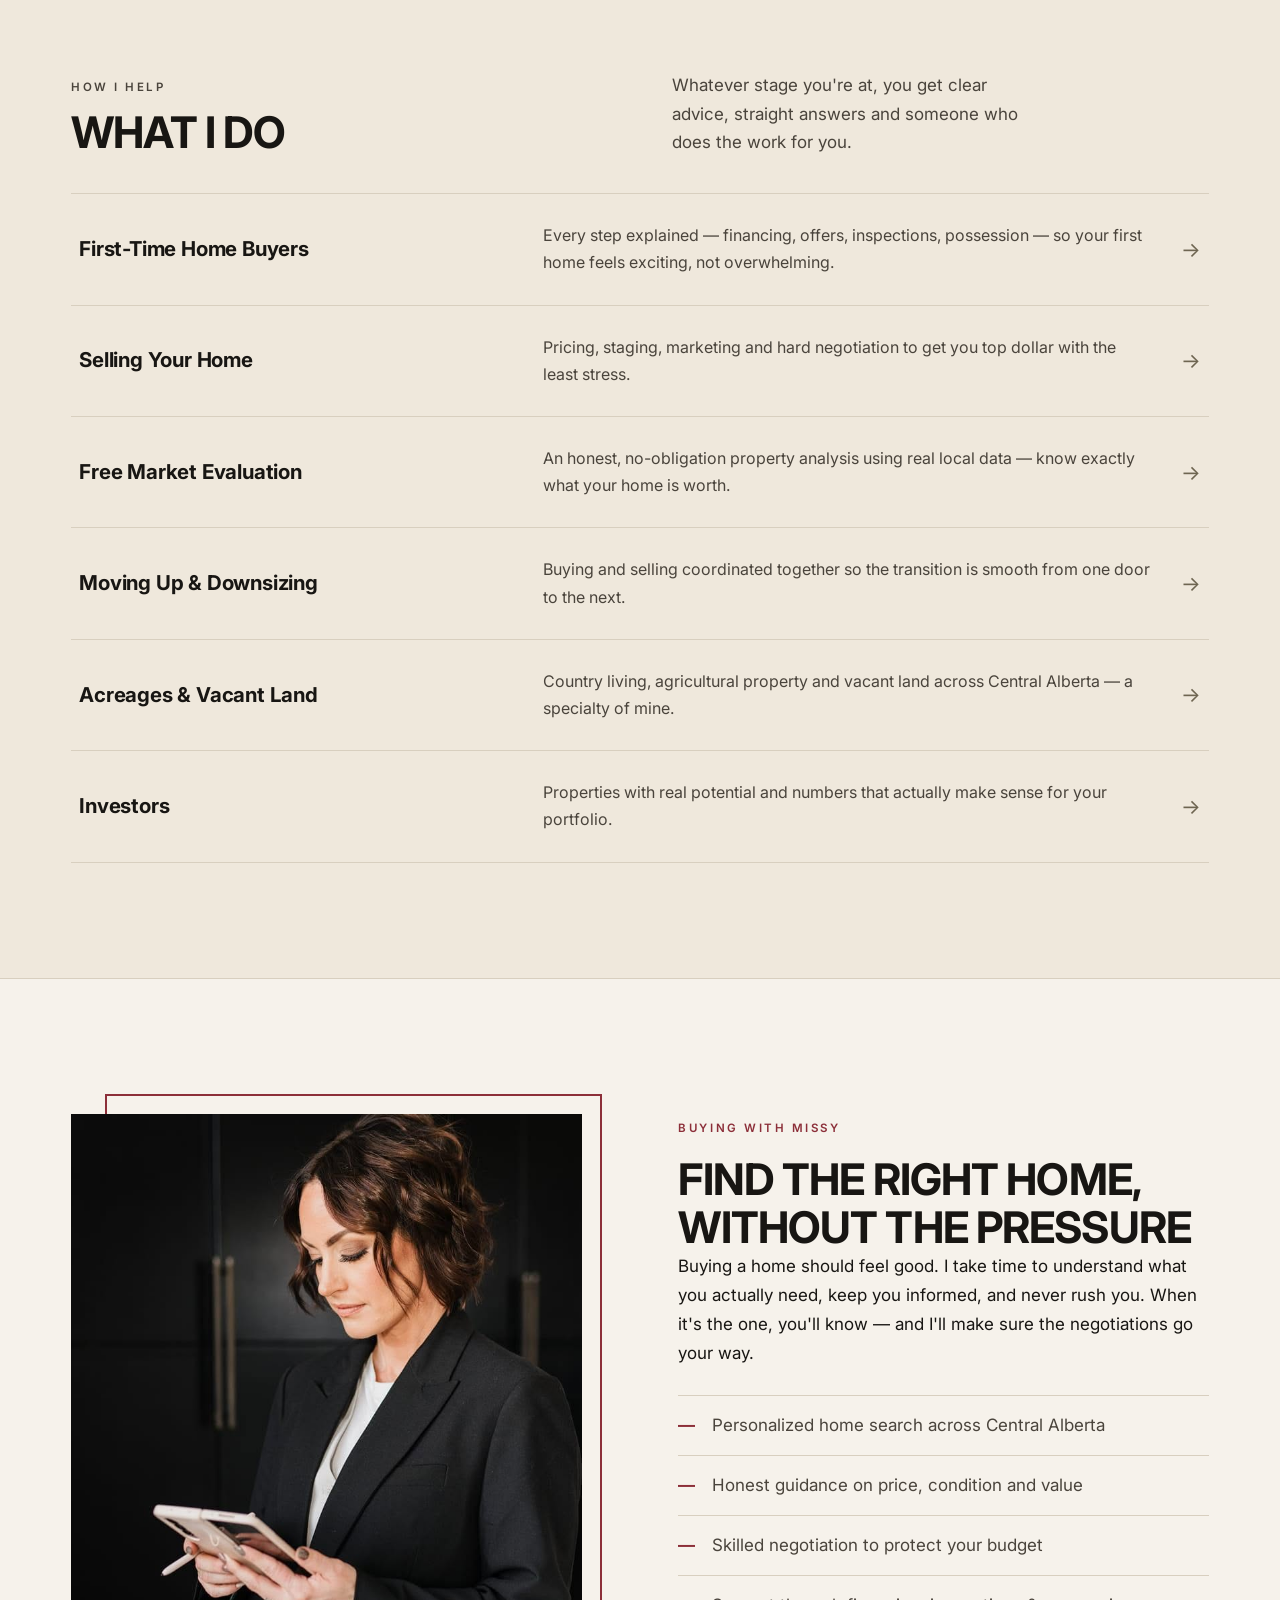
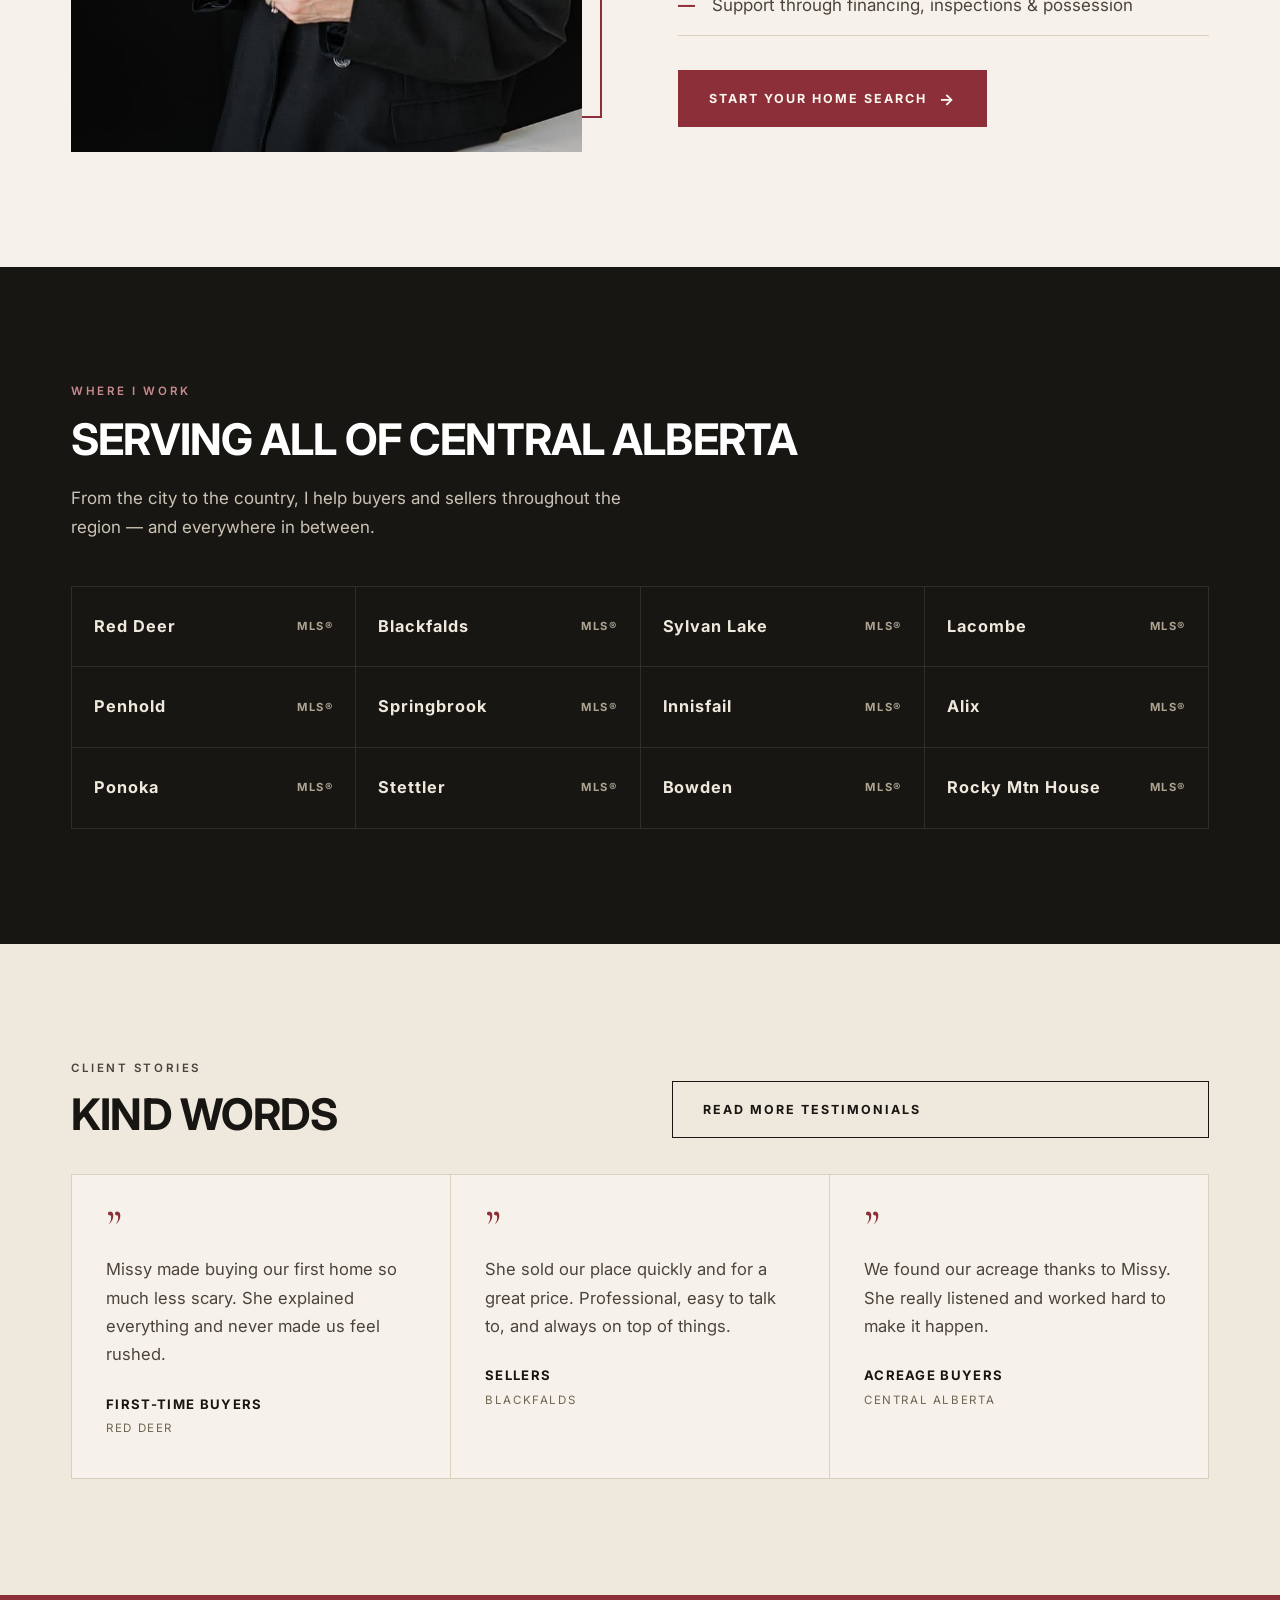
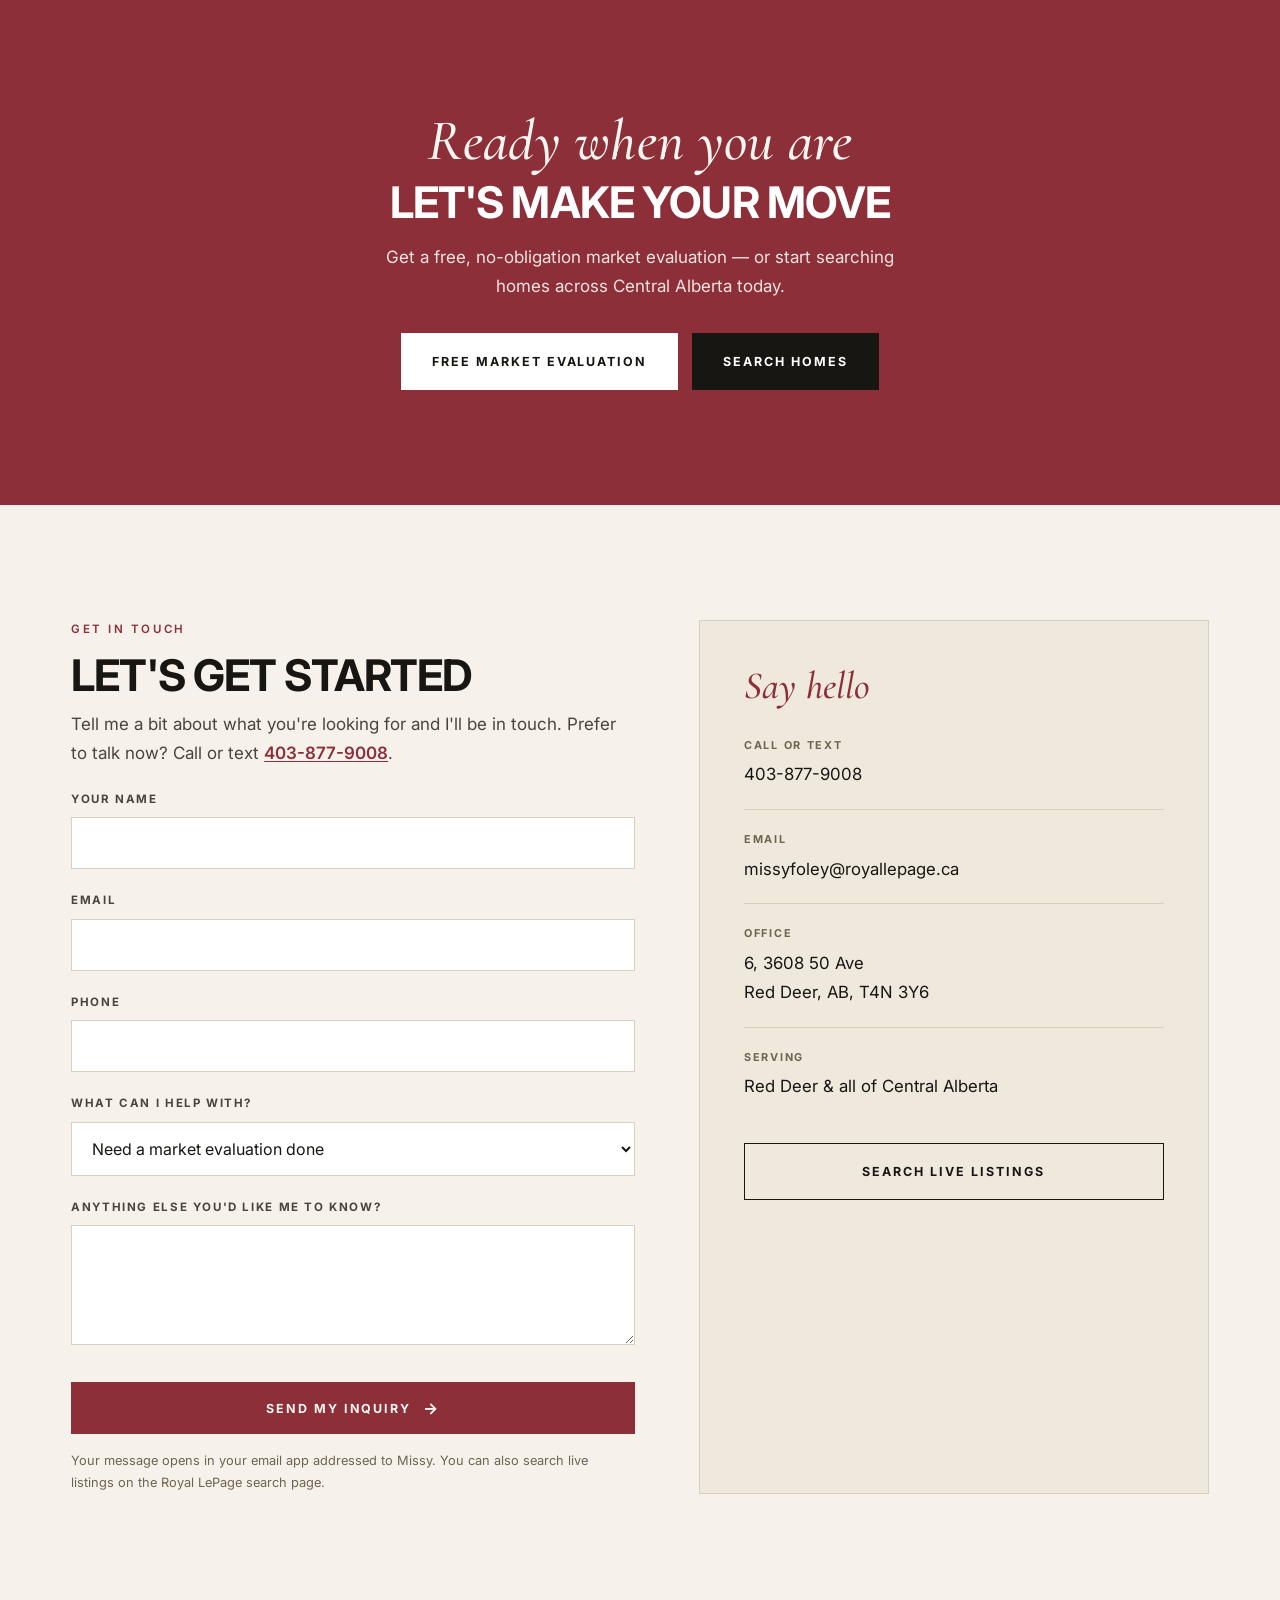
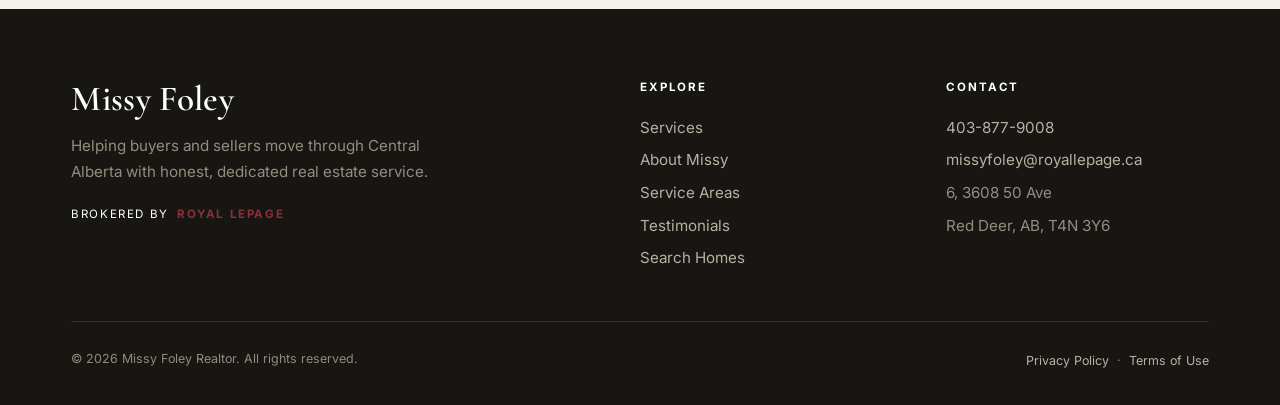
==== commit d985876a: "Add files via upload" ====
--- a/index.html
+++ b/index.html
@@ -164,7 +164,7 @@
   <div class="wrap">
     <div class="svc-head">
       <div><p class="kicker kicker--red">Client Stories</p><h2 style="margin-top:12px">Kind words</h2></div>
-      <a href="testimonials.html" class="btn btn--ghost">Read More</a>
+      <a href="testimonials.html" class="btn btn--ghost">Read more testimonials</a>
     </div>
     <div class="testi-grid">
       <div class="quote"><div class="quote__mark">&rdquo;</div><p>Missy made buying our first home so much less scary. She explained everything and never made us feel rushed.</p><div class="quote__by">First-time buyers<span>Red Deer</span></div></div>
@@ -193,7 +193,7 @@
     <div>
       <p class="kicker kicker--red">Get In Touch</p>
       <h2 style="margin:12px 0 10px">Let's get started</h2>
-      <p style="color:var(--ink-2)">Tell me a bit about what you're looking for and I'll be in touch. Prefer to talk now? Call or text <a href="tel:+14038779008" style="color:var(--red);font-weight:700">403-877-9008</a>.</p>
+      <p style="color:var(--ink-2)">Tell me a bit about what you're looking for and I'll be in touch. Prefer to talk now? Call or text <a href="tel:+14038779008" class="inline-link">403-877-9008</a>.</p>
       <form class="form" id="contactForm">
         <label for="name">Your name</label>
         <input type="text" id="name" name="name" required>
@@ -236,12 +236,12 @@
         <div class="footer__lp">Brokered by <b>Royal LePage</b></div>
       </div>
       <div>
-        <h4>Explore</h4>
+        <h3 class="footer__h">Explore</h3>
         <a href="index.html#services">Services</a><br><a href="index.html#about">About Missy</a><br>
         <a href="index.html#areas">Service Areas</a><br><a href="testimonials.html">Testimonials</a><br><a href="search.html">Search Homes</a>
       </div>
       <div>
-        <h4>Contact</h4>
+        <h3 class="footer__h">Contact</h3>
         <a href="tel:+14038779008">403-877-9008</a><br>
         <a href="mailto:missyfoley@royallepage.ca">missyfoley@royallepage.ca</a><br>
         <span style="color:#948c7f;font-size:.95rem;line-height:2.15">6, 3608 50 Ave<br>Red Deer, AB, T4N 3Y6</span>
--- a/css/style.css
+++ b/css/style.css
@@ -24,7 +24,7 @@
 .btn{display:inline-flex;align-items:center;gap:12px;font-family:var(--sans);font-weight:700;font-size:.78rem;letter-spacing:.16em;text-transform:uppercase;padding:17px 30px;border:1.5px solid var(--ink);background:var(--ink);color:#fff;cursor:pointer;transition:background .22s,color .22s,border-color .22s}
 .btn:hover{background:transparent;color:var(--ink)}
 .btn--red{background:var(--red);border-color:var(--red);color:var(--offwhite)}
-.btn--red:hover{background:transparent;color:var(--red)}
+.btn--red:hover{background:var(--red-dk);border-color:var(--red-dk);color:var(--offwhite)}
 .btn--ghost{background:transparent;color:var(--ink)}
 .btn--ghost:hover{background:var(--ink);color:#fff}
 .btn--onred{background:#fff;border-color:#fff;color:var(--ink)}
@@ -36,8 +36,9 @@
 .brand__script{font-family:var(--serif);font-size:1.7rem;font-weight:600;color:var(--ink);line-height:1;letter-spacing:.01em}
 .brand__tag{font-size:.62rem;letter-spacing:.24em;text-transform:uppercase;color:var(--taupe);font-weight:700}
 .nav__links{display:flex;align-items:center;gap:32px;list-style:none}
-.nav__links a{font-size:.76rem;font-weight:700;letter-spacing:.14em;text-transform:uppercase;color:var(--ink-2);transition:color .2s}
-.nav__links a:hover,.nav__links a.active{color:var(--red)}
+.nav__links a:not(.btn){font-size:.76rem;font-weight:700;letter-spacing:.14em;text-transform:uppercase;color:var(--ink-2);transition:color .2s}
+.nav__links a:not(.btn):hover,.nav__links a:not(.btn).active{color:var(--red)}
+.nav__links a.btn--red,.nav__links a.btn--red:hover{color:var(--offwhite)}
 .nav__toggle{display:none;background:none;border:0;cursor:pointer;flex-direction:column;gap:5px;padding:8px}
 .nav__toggle span{width:26px;height:2px;background:var(--ink);display:block;transition:.25s}
 .hero{position:relative;background:var(--paper);border-bottom:1px solid var(--line)}
@@ -45,15 +46,15 @@
 .hero__left{padding:clamp(48px,7vw,96px) clamp(22px,4vw,72px) clamp(48px,7vw,96px) clamp(40px,6vw,110px);display:flex;flex-direction:column;justify-content:center;position:relative}
 .hero__spine{position:absolute;left:clamp(20px,3.4vw,54px);top:clamp(48px,7vw,96px);bottom:clamp(48px,7vw,96px);width:2px;background:var(--red)}
 .hero__index{position:absolute;left:clamp(8px,2.4vw,34px);top:50%;transform:rotate(180deg);writing-mode:vertical-rl;font-size:.66rem;letter-spacing:.32em;text-transform:uppercase;color:var(--taupe);font-weight:700}
-.hero__namescript{font-family:var(--serif);font-style:italic;color:var(--ink-2);font-size:clamp(1.4rem,2.4vw,1.8rem);line-height:1.2;margin-bottom:14px;font-weight:500}
-.hero h1{margin:0 0 26px}
+.hero__namescript{font-family:var(--serif);font-style:italic;color:var(--ink);font-size:clamp(2.6rem,5.2vw,4.2rem);line-height:1.05;margin-bottom:10px;font-weight:600}
+.hero h1{margin:0 0 24px;font-size:clamp(1.5rem,3vw,2.4rem);letter-spacing:-.01em;color:var(--ink)}
 .hero__sub{font-size:clamp(1.05rem,1.6vw,1.28rem);color:var(--ink-2);max-width:44ch;margin-bottom:36px}
 .hero__cta{display:flex;gap:14px;flex-wrap:wrap}
 .hero__right{position:relative;background:var(--ink)}
 .hero__right img{width:100%;height:100%;object-fit:cover;object-position:center top;filter:saturate(1.02)}
-.hero__stamp{position:absolute;left:-46px;bottom:44px;background:var(--red);color:#fff;padding:20px 26px;max-width:210px;box-shadow:0 24px 40px -22px rgba(0,0,0,.55)}
-.hero__stamp b{font-family:var(--serif);font-weight:600;font-size:1.7rem;display:block;line-height:1;margin-bottom:6px}
-.hero__stamp span{font-size:.68rem;letter-spacing:.16em;text-transform:uppercase;font-weight:700}
+.hero__stamp{position:absolute;left:-46px;bottom:44px;background:var(--red);color:var(--offwhite);padding:28px 32px;max-width:240px;box-shadow:0 24px 40px -22px rgba(0,0,0,.55)}
+.hero__stamp b{font-family:var(--serif);font-weight:600;font-size:2rem;display:block;line-height:1;margin-bottom:14px}
+.hero__stamp span{font-size:.78rem;letter-spacing:.14em;text-transform:uppercase;font-weight:600;line-height:1.5;display:block}
 .marquee{background:var(--ink);color:var(--paper);overflow:hidden;border-bottom:1px solid #2a2620}
 .marquee__row{display:flex;gap:0;white-space:nowrap;animation:slide 34s linear infinite}
 @keyframes slide{to{transform:translateX(-50%)}}
@@ -69,7 +70,9 @@
 .intro__big .hl{color:var(--red);font-weight:700}
 .intro__sig{font-family:var(--serif);font-style:italic;color:var(--ink);font-size:1.7rem;line-height:1;margin-top:28px}
 .services{background:var(--paper-2);border-top:1px solid var(--line);border-bottom:1px solid var(--line)}
-.svc-head{display:flex;justify-content:space-between;align-items:flex-end;gap:20px;margin-bottom:20px;flex-wrap:wrap}
+.svc-head{display:grid;grid-template-columns:1fr 1fr;gap:clamp(24px,5vw,64px);align-items:end;margin-bottom:36px}
+.svc-head>div p,.svc-head>p{max-width:40ch;color:var(--ink-2)}
+.svc-head h2{margin-top:10px}
 .svc-list{border-top:1px solid var(--line)}
 .svc-row{display:grid;grid-template-columns:1fr 1.4fr auto;gap:28px;align-items:center;padding:28px 8px;border-bottom:1px solid var(--line);transition:padding-left .25s,background .25s}
 .svc-row:hover{padding-left:22px;background:rgba(200,16,46,.03)}
@@ -126,7 +129,7 @@
 .footer__grid{display:grid;grid-template-columns:2fr 1fr 1fr;gap:44px;padding-bottom:46px;border-bottom:1px solid #322d26}
 .footer .brand__script{color:#fff;font-size:2.2rem}
 .footer__brand p{color:#948c7f;font-size:.95rem;margin-top:14px;max-width:36ch}
-.footer h4{color:#fff;font-size:.72rem;letter-spacing:.16em;text-transform:uppercase;margin-bottom:18px;font-weight:700}
+.footer h3,.footer h4{color:#fff;font-size:.72rem;letter-spacing:.16em;text-transform:uppercase;margin-bottom:18px;font-weight:700}
 .footer a{color:#b8b0a2;font-size:.95rem;line-height:2.15;transition:color .2s}
 .footer a:hover{color:var(--red)}
 .footer__lp{display:inline-flex;align-items:center;gap:8px;margin-top:20px;color:#fff;font-size:.72rem;letter-spacing:.14em;text-transform:uppercase}
@@ -156,6 +159,9 @@
 .legal p,.legal li{color:var(--ink-2);font-size:1.02rem}
 .legal ul{margin:14px 0 14px 22px;display:grid;gap:8px}
 .legal a{color:var(--red);text-decoration:underline}
+/* Inline prose links: distinguishable without color (WCAG 1.4.1) */
+.inline-link{color:var(--red);text-decoration:underline;text-underline-offset:2px;font-weight:600}
+.inline-link:hover{text-decoration-thickness:2px}
 @media(max-width:960px){
   .hero__grid{grid-template-columns:1fr}
   .hero__right{min-height:60vh;order:-1}
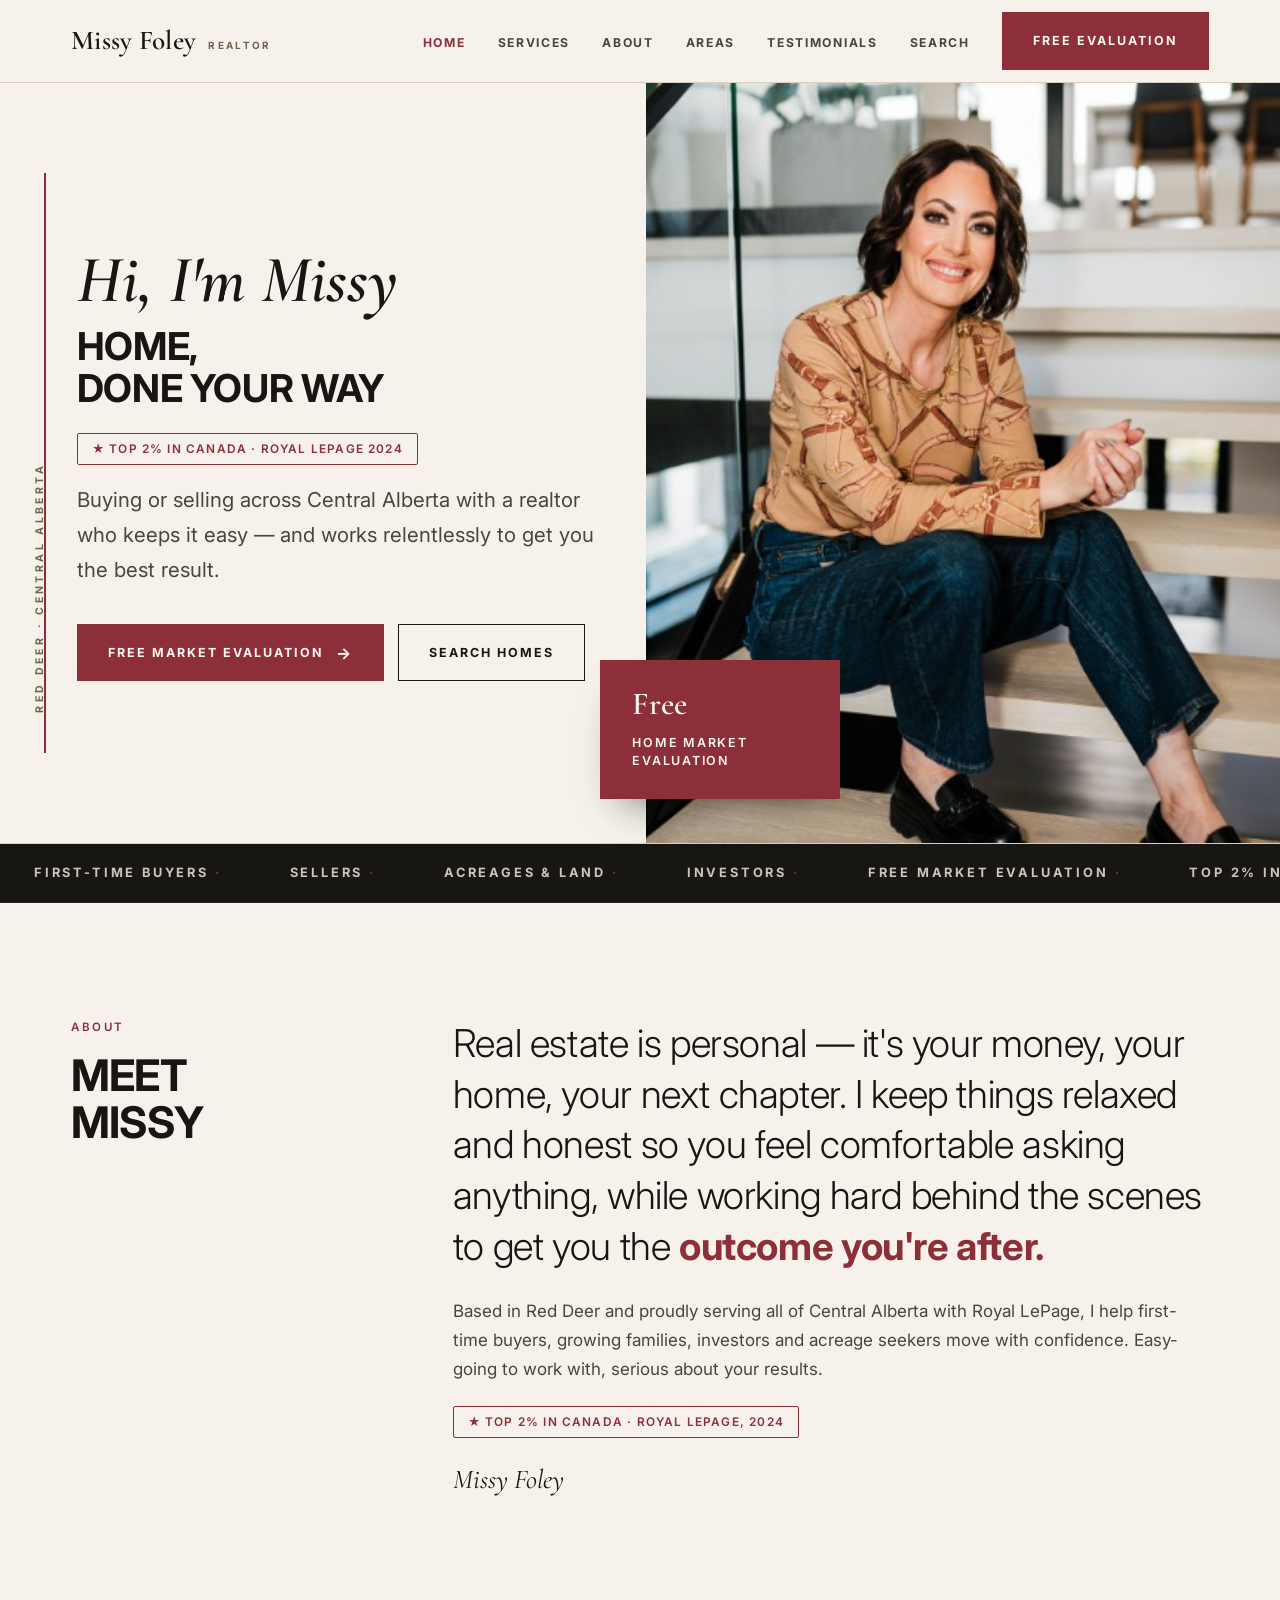
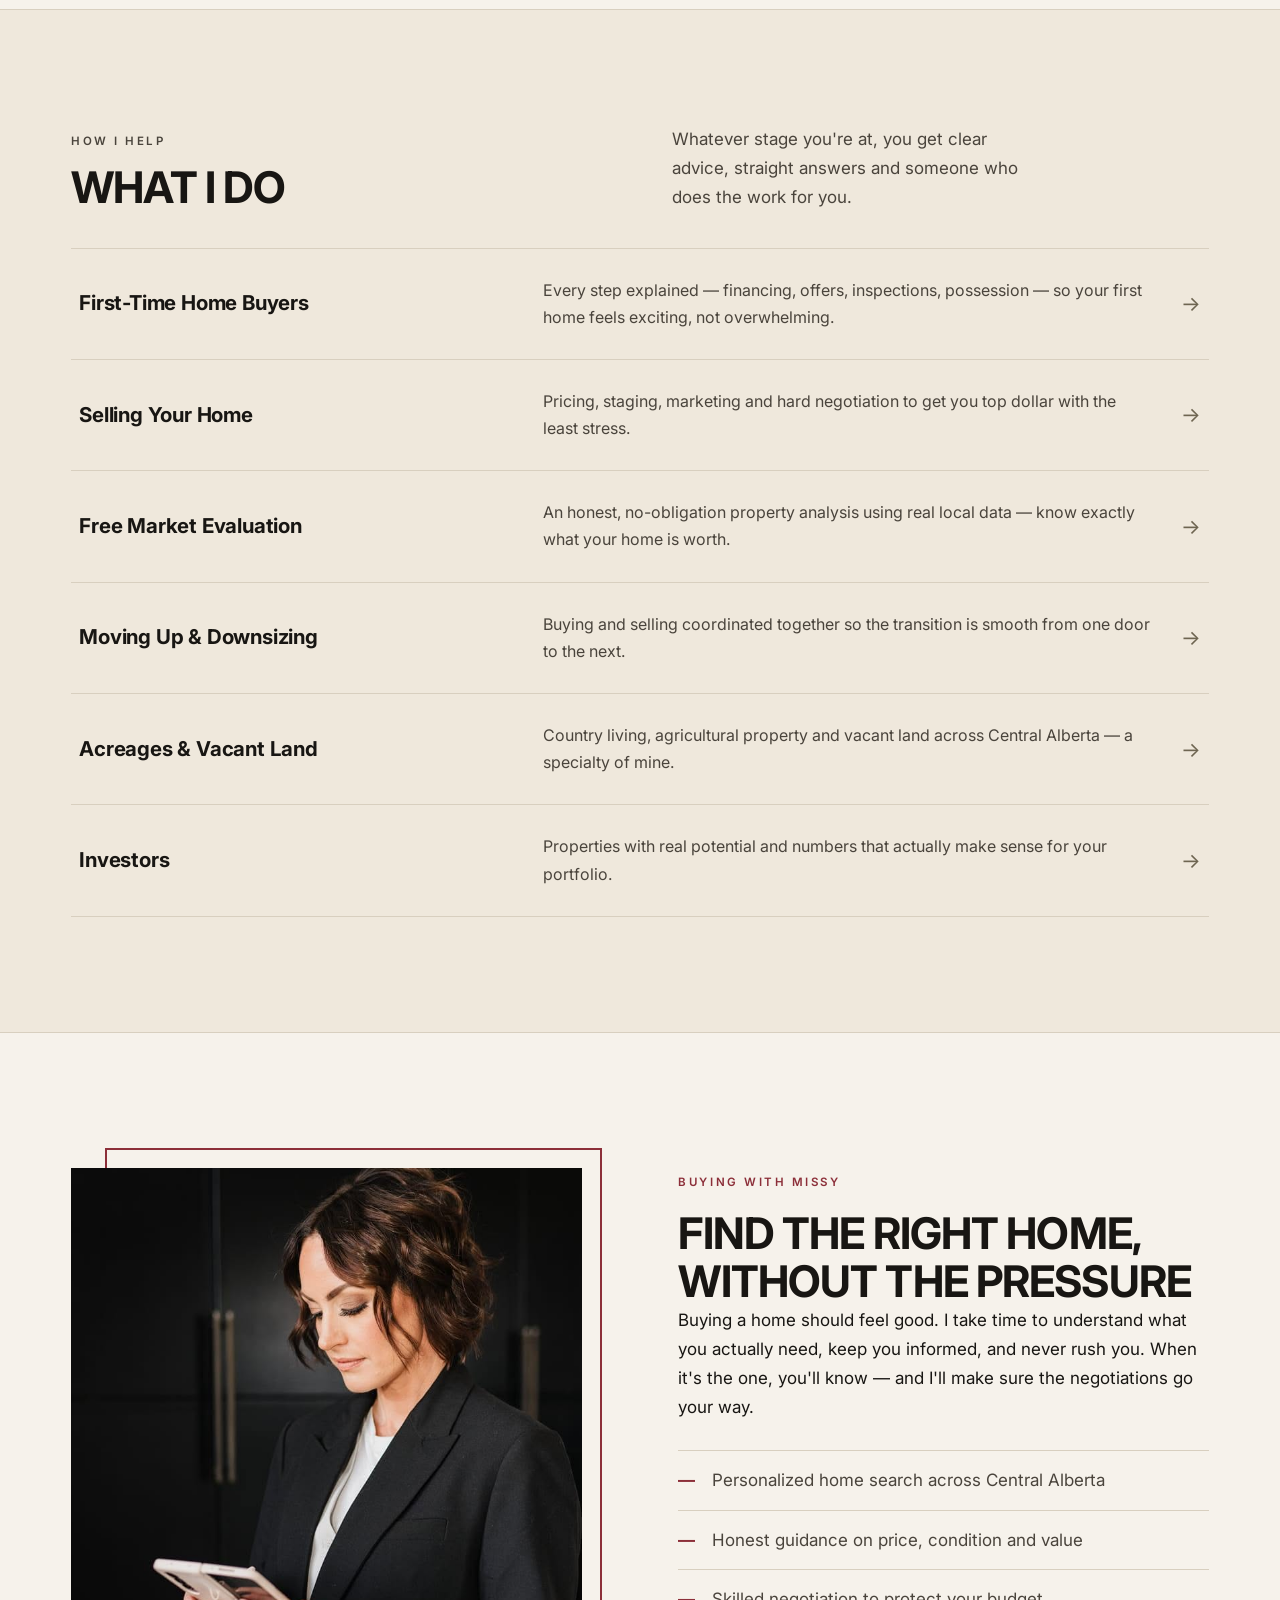
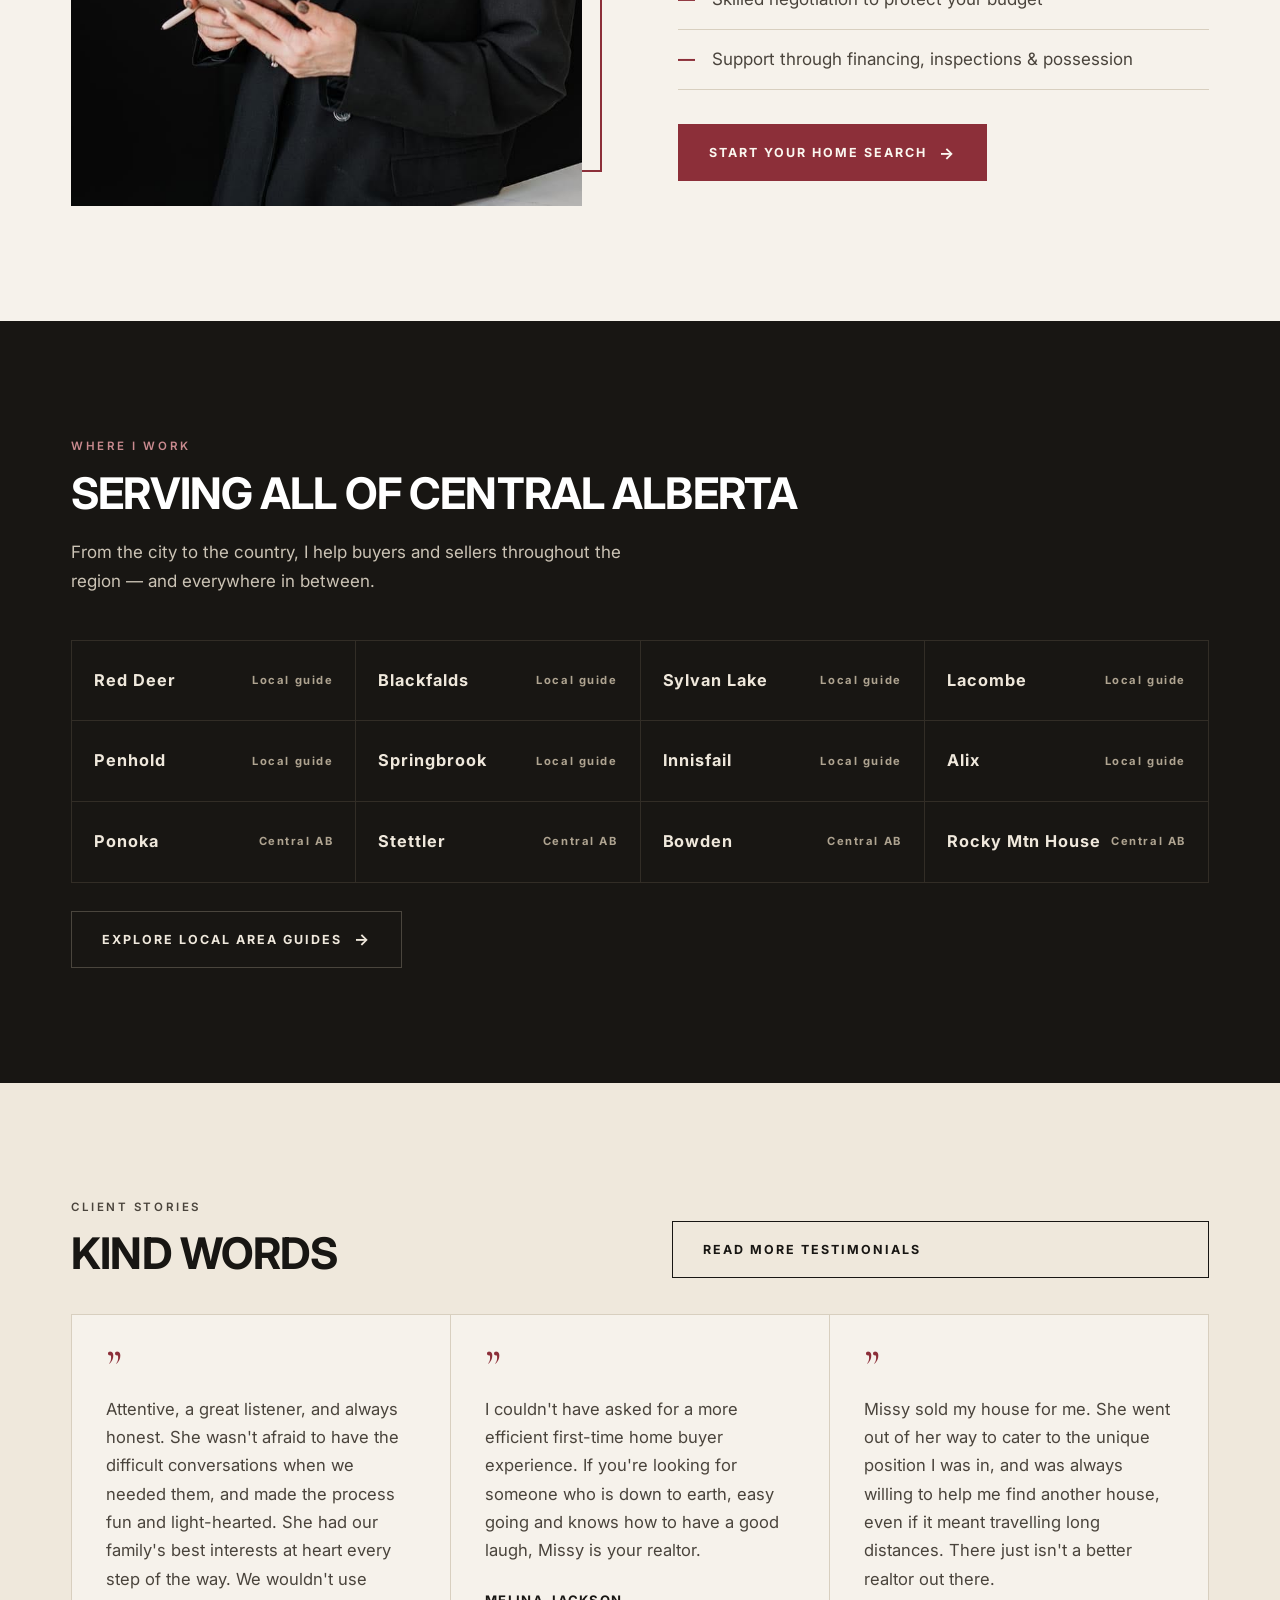
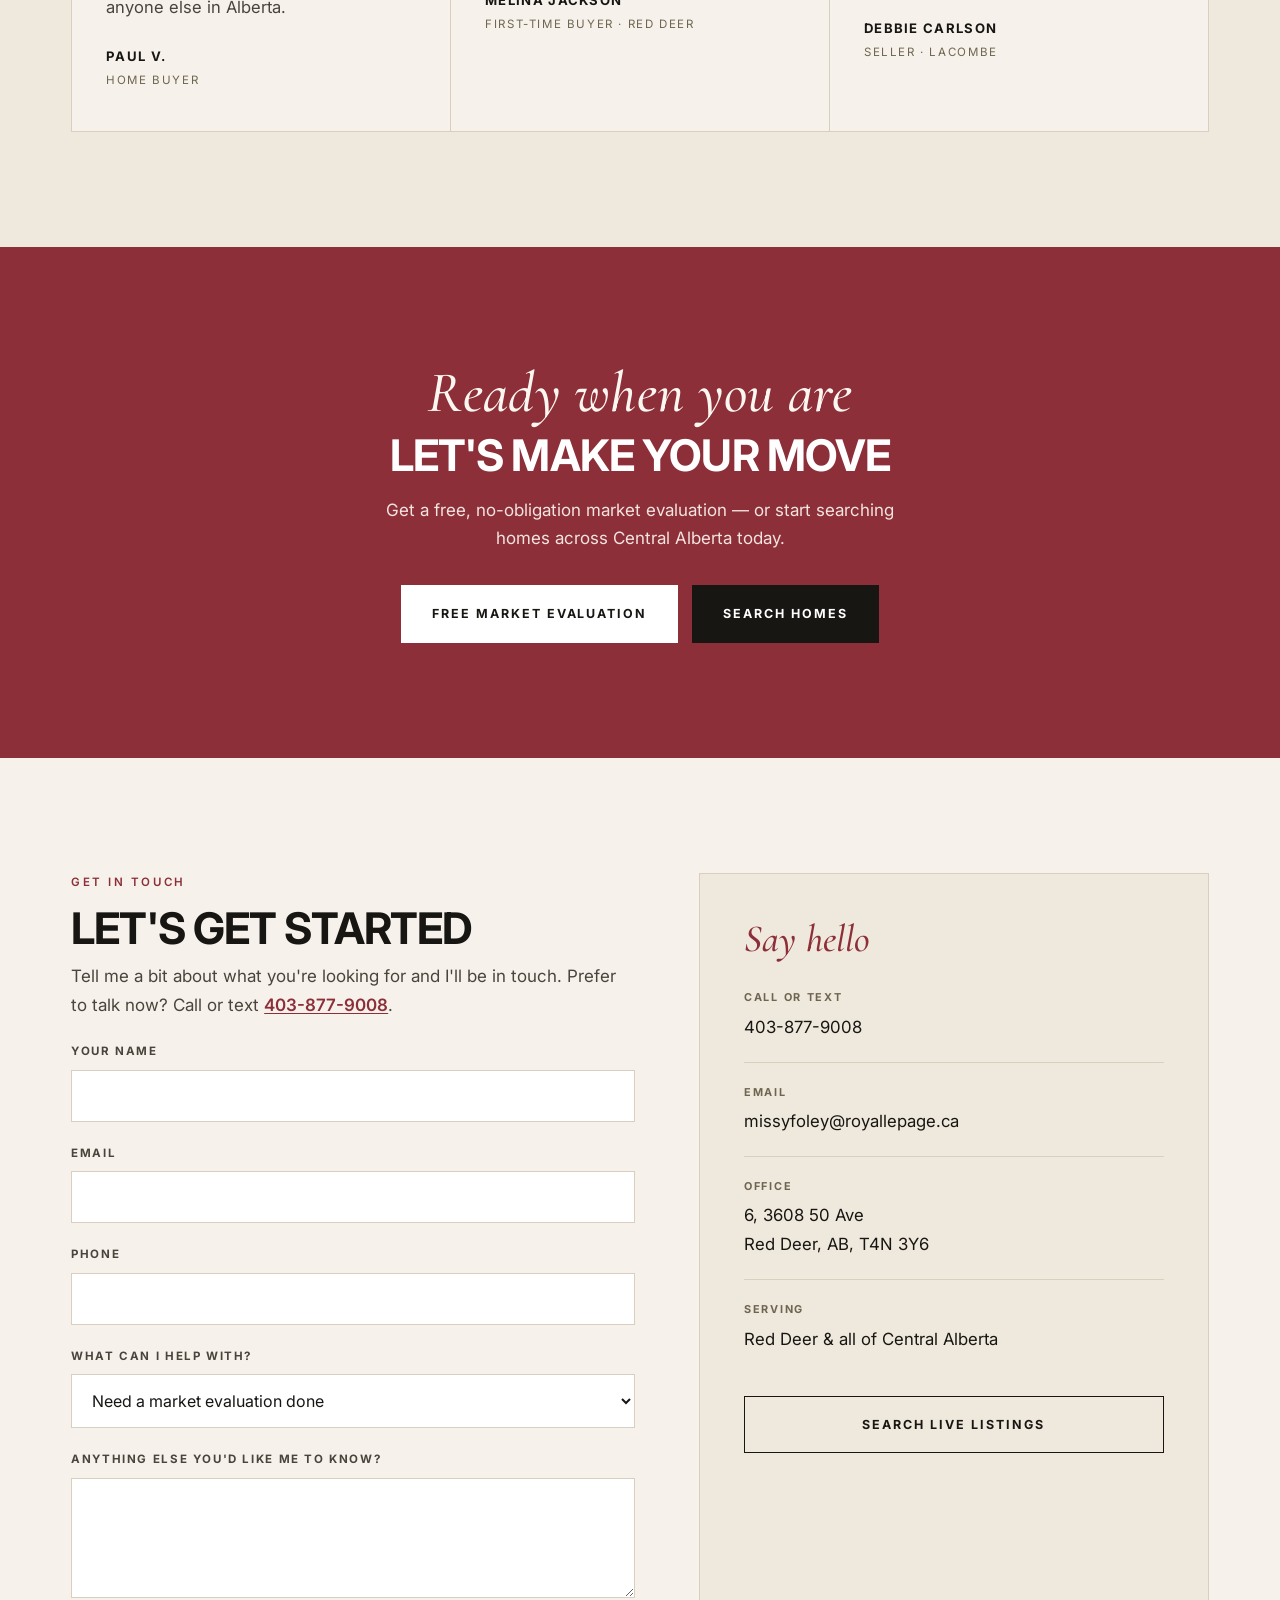
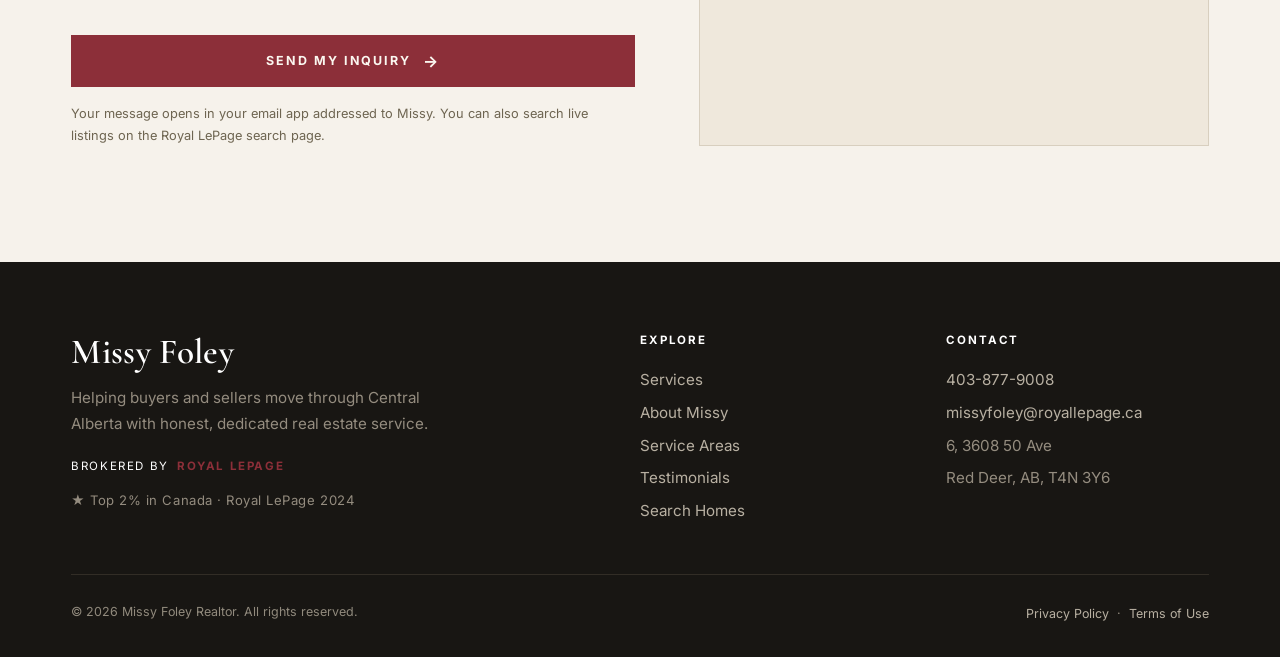
==== commit 683557af: "Add files via upload" ====
--- a/index.html
+++ b/index.html
@@ -4,7 +4,7 @@
 <meta charset="UTF-8">
 <meta name="viewport" content="width=device-width, initial-scale=1.0">
 <title>Missy Foley | Top Realtor in Red Deer & Central Alberta | Royal LePage</title>
-<meta name="description" content="Missy Foley is a trusted Red Deer & Central Alberta realtor helping first-time home buyers, investors and sellers. Free home market evaluation. Serving Red Deer, Blackfalds, Sylvan Lake, Lacombe & more.">
+<meta name="description" content="Missy Foley is a top-ranked Red Deer & Central Alberta realtor (Top 2% in Canada, Royal LePage 2024) helping first-time buyers, investors and sellers. Free home market evaluation. Serving Red Deer, Blackfalds, Sylvan Lake, Lacombe & more.">
 <meta name="keywords" content="realtor Red Deer, top realtor central Alberta, best realtor Red Deer, buying a home Red Deer, selling a home central Alberta, first time home buyer Red Deer, Sylvan Lake realtor, Lacombe realtor, Blackfalds realtor, acreages Alberta">
 <meta name="author" content="Missy Foley">
 <link rel="canonical" href="https://missyfoley.royallepage.ca/">
@@ -21,7 +21,7 @@
 <link href="https://fonts.googleapis.com/css2?family=Inter:wght@300;400;500;600;700&family=Cormorant+Garamond:ital,wght@0,500;0,600;1,500;1,600&display=swap" rel="stylesheet">
 <link rel="stylesheet" href="css/style.css">
 <script type="application/ld+json">
-{"@context":"https://schema.org","@type":"RealEstateAgent","name":"Missy Foley Realtor","image":"https://missyfoley.royallepage.ca/images/missy-stairs.jpg","url":"https://missyfoley.royallepage.ca/","telephone":"+1-403-877-9008","email":"missyfoley@royallepage.ca","priceRange":"$$","address":{"@type":"PostalAddress","streetAddress":"6, 3608 50 Ave","addressLocality":"Red Deer","addressRegion":"AB","postalCode":"T4N 3Y6","addressCountry":"CA"},"areaServed":["Red Deer","Blackfalds","Sylvan Lake","Alix","Penhold","Springbrook","Lacombe","Ponoka","Rocky Mountain House","Stettler","Bowden","Innisfail","Central Alberta"],"parentOrganization":{"@type":"Organization","name":"Royal LePage"},"makesOffer":[{"@type":"Offer","itemOffered":{"@type":"Service","name":"Free Home Market Evaluation"}},{"@type":"Offer","itemOffered":{"@type":"Service","name":"Buyer Representation"}},{"@type":"Offer","itemOffered":{"@type":"Service","name":"Seller Representation"}}]}
+{"@context":"https://schema.org","@type":"RealEstateAgent","name":"Missy Foley Realtor","image":"https://missyfoley.royallepage.ca/images/missy-stairs.jpg","url":"https://missyfoley.royallepage.ca/","telephone":"+1-403-877-9008","email":"missyfoley@royallepage.ca","priceRange":"$$","address":{"@type":"PostalAddress","streetAddress":"6, 3608 50 Ave","addressLocality":"Red Deer","addressRegion":"AB","postalCode":"T4N 3Y6","addressCountry":"CA"},"areaServed":["Red Deer","Blackfalds","Sylvan Lake","Alix","Penhold","Springbrook","Lacombe","Ponoka","Rocky Mountain House","Stettler","Bowden","Innisfail","Central Alberta"],"parentOrganization":{"@type":"Organization","name":"Royal LePage"},"award":"Top 2% in Canada, Royal LePage (2024)","makesOffer":[{"@type":"Offer","itemOffered":{"@type":"Service","name":"Free Home Market Evaluation"}},{"@type":"Offer","itemOffered":{"@type":"Service","name":"Buyer Representation"}},{"@type":"Offer","itemOffered":{"@type":"Service","name":"Seller Representation"}}]}
 </script>
 </head>
 <body>
@@ -38,7 +38,7 @@
       <li><a href="index.html" class="active" aria-current="page">Home</a></li>
       <li><a href="index.html#services">Services</a></li>
       <li><a href="index.html#about">About</a></li>
-      <li><a href="index.html#areas">Areas</a></li>
+      <li><a href="areas.html">Areas</a></li>
       <li><a href="testimonials.html">Testimonials</a></li>
       <li><a href="search.html">Search</a></li>
       <li><a href="index.html#contact" class="btn btn--red">Free Evaluation</a></li>
@@ -55,6 +55,7 @@
       <div class="hero__index" aria-hidden="true">Red Deer · Central Alberta</div>
       <span class="hero__namescript">Hi, I'm Missy</span>
       <h1>Home,<br>done your way</h1>
+      <p class="hero__badge-line"><span class="award-badge">★ Top 2% in Canada · Royal LePage 2024</span></p>
       <p class="hero__sub">Buying or selling across Central Alberta with a realtor who keeps it easy — and works relentlessly to get you the best result.</p>
       <div class="hero__cta">
         <a href="#contact" class="btn btn--red">Free Market Evaluation <span class="btn__arrow">&rarr;</span></a>
@@ -74,8 +75,8 @@
 <!-- MARQUEE -->
 <div class="marquee" aria-hidden="true">
   <div class="marquee__row">
-    <span>First-Time Buyers <b class="dot">·</b></span><span>Sellers <b class="dot">·</b></span><span>Acreages &amp; Land <b class="dot">·</b></span><span>Investors <b class="dot">·</b></span><span>Free Market Evaluation <b class="dot">·</b></span><span>Royal LePage <b class="dot">·</b></span>
-    <span>First-Time Buyers <b class="dot">·</b></span><span>Sellers <b class="dot">·</b></span><span>Acreages &amp; Land <b class="dot">·</b></span><span>Investors <b class="dot">·</b></span><span>Free Market Evaluation <b class="dot">·</b></span><span>Royal LePage <b class="dot">·</b></span>
+    <span>First-Time Buyers <b class="dot">·</b></span><span>Sellers <b class="dot">·</b></span><span>Acreages &amp; Land <b class="dot">·</b></span><span>Investors <b class="dot">·</b></span><span>Free Market Evaluation <b class="dot">·</b></span><span>Top 2% in Canada — Royal LePage 2024 <b class="dot">·</b></span>
+    <span>First-Time Buyers <b class="dot">·</b></span><span>Sellers <b class="dot">·</b></span><span>Acreages &amp; Land <b class="dot">·</b></span><span>Investors <b class="dot">·</b></span><span>Free Market Evaluation <b class="dot">·</b></span><span>Top 2% in Canada — Royal LePage 2024 <b class="dot">·</b></span>
   </div>
 </div>
 
@@ -89,6 +90,7 @@
     <div>
       <p class="intro__big">Real estate is personal — it's your money, your home, your next chapter. I keep things relaxed and honest so you feel comfortable asking anything, while working hard behind the scenes to get you the <span class="hl">outcome you're after.</span></p>
       <p style="margin-top:26px;color:var(--ink-2)">Based in Red Deer and proudly serving all of Central Alberta with Royal LePage, I help first-time buyers, growing families, investors and acreage seekers move with confidence. Easy-going to work with, serious about your results.</p>
+      <p class="award-line"><span class="award-badge">★ Top 2% in Canada · Royal LePage, 2024</span></p>
       <div class="intro__sig">Missy Foley</div>
     </div>
   </div>
@@ -143,19 +145,20 @@
     <h2>Serving all of Central Alberta</h2>
     <p class="areas__lead">From the city to the country, I help buyers and sellers throughout the region — and everywhere in between.</p>
     <div class="area-grid">
-      <a href="search.html">Red Deer <span>MLS&reg;</span></a>
-      <a href="search.html">Blackfalds <span>MLS&reg;</span></a>
-      <a href="search.html">Sylvan Lake <span>MLS&reg;</span></a>
-      <a href="search.html">Lacombe <span>MLS&reg;</span></a>
-      <a href="search.html">Penhold <span>MLS&reg;</span></a>
-      <a href="search.html">Springbrook <span>MLS&reg;</span></a>
-      <a href="search.html">Innisfail <span>MLS&reg;</span></a>
-      <a href="search.html">Alix <span>MLS&reg;</span></a>
-      <a href="search.html">Ponoka <span>MLS&reg;</span></a>
-      <a href="search.html">Stettler <span>MLS&reg;</span></a>
-      <a href="search.html">Bowden <span>MLS&reg;</span></a>
-      <a href="search.html">Rocky Mtn House <span>MLS&reg;</span></a>
-    </div>
+      <a href="red-deer.html">Red Deer <span>Local guide</span></a>
+      <a href="blackfalds.html">Blackfalds <span>Local guide</span></a>
+      <a href="sylvan-lake.html">Sylvan Lake <span>Local guide</span></a>
+      <a href="lacombe.html">Lacombe <span>Local guide</span></a>
+      <a href="penhold.html">Penhold <span>Local guide</span></a>
+      <a href="springbrook.html">Springbrook <span>Local guide</span></a>
+      <a href="innisfail.html">Innisfail <span>Local guide</span></a>
+      <a href="alix.html">Alix <span>Local guide</span></a>
+      <a href="areas.html">Ponoka <span>Central AB</span></a>
+      <a href="areas.html">Stettler <span>Central AB</span></a>
+      <a href="areas.html">Bowden <span>Central AB</span></a>
+      <a href="areas.html">Rocky Mtn House <span>Central AB</span></a>
+    </div>
+    <p style="margin-top:28px"><a href="areas.html" class="btn" style="background:transparent;border-color:#4a453d;color:#efe8dc">Explore local area guides <span class="btn__arrow">&rarr;</span></a></p>
   </div>
 </section>
 
@@ -167,9 +170,9 @@
       <a href="testimonials.html" class="btn btn--ghost">Read more testimonials</a>
     </div>
     <div class="testi-grid">
-      <div class="quote"><div class="quote__mark">&rdquo;</div><p>Missy made buying our first home so much less scary. She explained everything and never made us feel rushed.</p><div class="quote__by">First-time buyers<span>Red Deer</span></div></div>
-      <div class="quote"><div class="quote__mark">&rdquo;</div><p>She sold our place quickly and for a great price. Professional, easy to talk to, and always on top of things.</p><div class="quote__by">Sellers<span>Blackfalds</span></div></div>
-      <div class="quote"><div class="quote__mark">&rdquo;</div><p>We found our acreage thanks to Missy. She really listened and worked hard to make it happen.</p><div class="quote__by">Acreage buyers<span>Central Alberta</span></div></div>
+      <div class="quote"><div class="quote__mark">&rdquo;</div><p>Attentive, a great listener, and always honest. She wasn't afraid to have the difficult conversations when we needed them, and made the process fun and light-hearted. She had our family's best interests at heart every step of the way. We wouldn't use anyone else in Alberta.</p><div class="quote__by">Paul V.<span>Home buyer</span></div></div>
+      <div class="quote"><div class="quote__mark">&rdquo;</div><p>I couldn't have asked for a more efficient first-time home buyer experience. If you're looking for someone who is down to earth, easy going and knows how to have a good laugh, Missy is your realtor.</p><div class="quote__by">Melina Jackson<span>First-time buyer · Red Deer</span></div></div>
+      <div class="quote"><div class="quote__mark">&rdquo;</div><p>Missy sold my house for me. She went out of her way to cater to the unique position I was in, and was always willing to help me find another house, even if it meant travelling long distances. There just isn't a better realtor out there.</p><div class="quote__by">Debbie Carlson<span>Seller · Lacombe</span></div></div>
     </div>
   </div>
 </section>
@@ -234,6 +237,7 @@
         <span class="brand__script">Missy Foley</span>
         <p>Helping buyers and sellers move through Central Alberta with honest, dedicated real estate service.</p>
         <div class="footer__lp">Brokered by <b>Royal LePage</b></div>
+        <p style="color:#948c7f;font-size:.82rem;margin-top:10px;letter-spacing:.04em">★ Top 2% in Canada · Royal LePage 2024</p>
       </div>
       <div>
         <h3 class="footer__h">Explore</h3>
--- a/css/style.css
+++ b/css/style.css
@@ -200,3 +200,45 @@
 .areas a:focus-visible,.footer a:focus-visible,.marquee :focus-visible,.search-hero a:focus-visible,.cta .btn--onred:focus-visible{outline:3px solid #FBF7F0;outline-offset:3px}
 .skip-link{position:absolute;left:-999px;top:0;z-index:1000;background:var(--ink);color:var(--offwhite);padding:12px 20px;font-weight:600;letter-spacing:.06em}
 .skip-link:focus{left:12px;top:12px}
+
+/* ===== Award / credential badge ===== */
+.award-badge{
+  display:inline-flex;align-items:center;gap:8px;
+  font-family:var(--sans);font-weight:600;font-size:.74rem;letter-spacing:.1em;
+  text-transform:uppercase;color:var(--red);
+  border:1.5px solid var(--red);border-radius:2px;padding:8px 14px;line-height:1.2;
+}
+.hero__badge-line{margin:0 0 18px}
+.award-line{margin:22px 0 0}
+@media(max-width:560px){
+  .award-badge{font-size:.68rem;letter-spacing:.08em;padding:7px 11px}
+}
+
+/* ===== City landing pages ===== */
+.crumbs{font-size:.8rem;color:var(--taupe);margin-bottom:18px;letter-spacing:.03em}
+.crumbs a{color:var(--ink-2);text-decoration:underline;text-underline-offset:2px}
+.crumbs a:hover{color:var(--red)}
+.crumbs span[aria-current]{color:var(--ink)}
+.city-body{display:grid;grid-template-columns:1.5fr .9fr;gap:clamp(30px,5vw,64px);align-items:start}
+.city-body__main p{color:var(--ink-2)}
+.city-list{list-style:none;margin:14px 0 0;display:grid;gap:0;border-top:1px solid var(--line)}
+.city-list li{padding:14px 0 14px 30px;border-bottom:1px solid var(--line);position:relative;color:var(--ink-2)}
+.city-list li::before{content:"—";position:absolute;left:0;color:var(--red);font-weight:700}
+.city-aside{position:sticky;top:104px}
+.city-card{background:var(--paper-2);border:1px solid var(--line);padding:clamp(26px,3vw,36px)}
+.city-card .info-item:last-of-type{border-bottom:0}
+@media(max-width:900px){
+  .city-body{grid-template-columns:1fr}
+  .city-aside{position:static}
+}
+
+/* ===== Areas hub page ===== */
+.areas-hub{background:var(--paper)}
+.areas-hub__grid{display:grid;grid-template-columns:repeat(3,1fr);gap:0;border-top:1px solid var(--line);border-left:1px solid var(--line);margin-top:8px}
+.area-tile{display:block;padding:34px 30px;border-right:1px solid var(--line);border-bottom:1px solid var(--line);background:var(--paper);transition:background .2s}
+.area-tile:hover{background:var(--paper-2)}
+.area-tile h3{text-transform:none;font-size:1.25rem;letter-spacing:-.01em;margin-bottom:8px}
+.area-tile p{font-size:.95rem;color:var(--ink-2);margin-bottom:14px}
+.area-tile .go{font-size:.74rem;font-weight:700;letter-spacing:.14em;text-transform:uppercase;color:var(--red)}
+@media(max-width:900px){.areas-hub__grid{grid-template-columns:1fr 1fr}}
+@media(max-width:560px){.areas-hub__grid{grid-template-columns:1fr}}
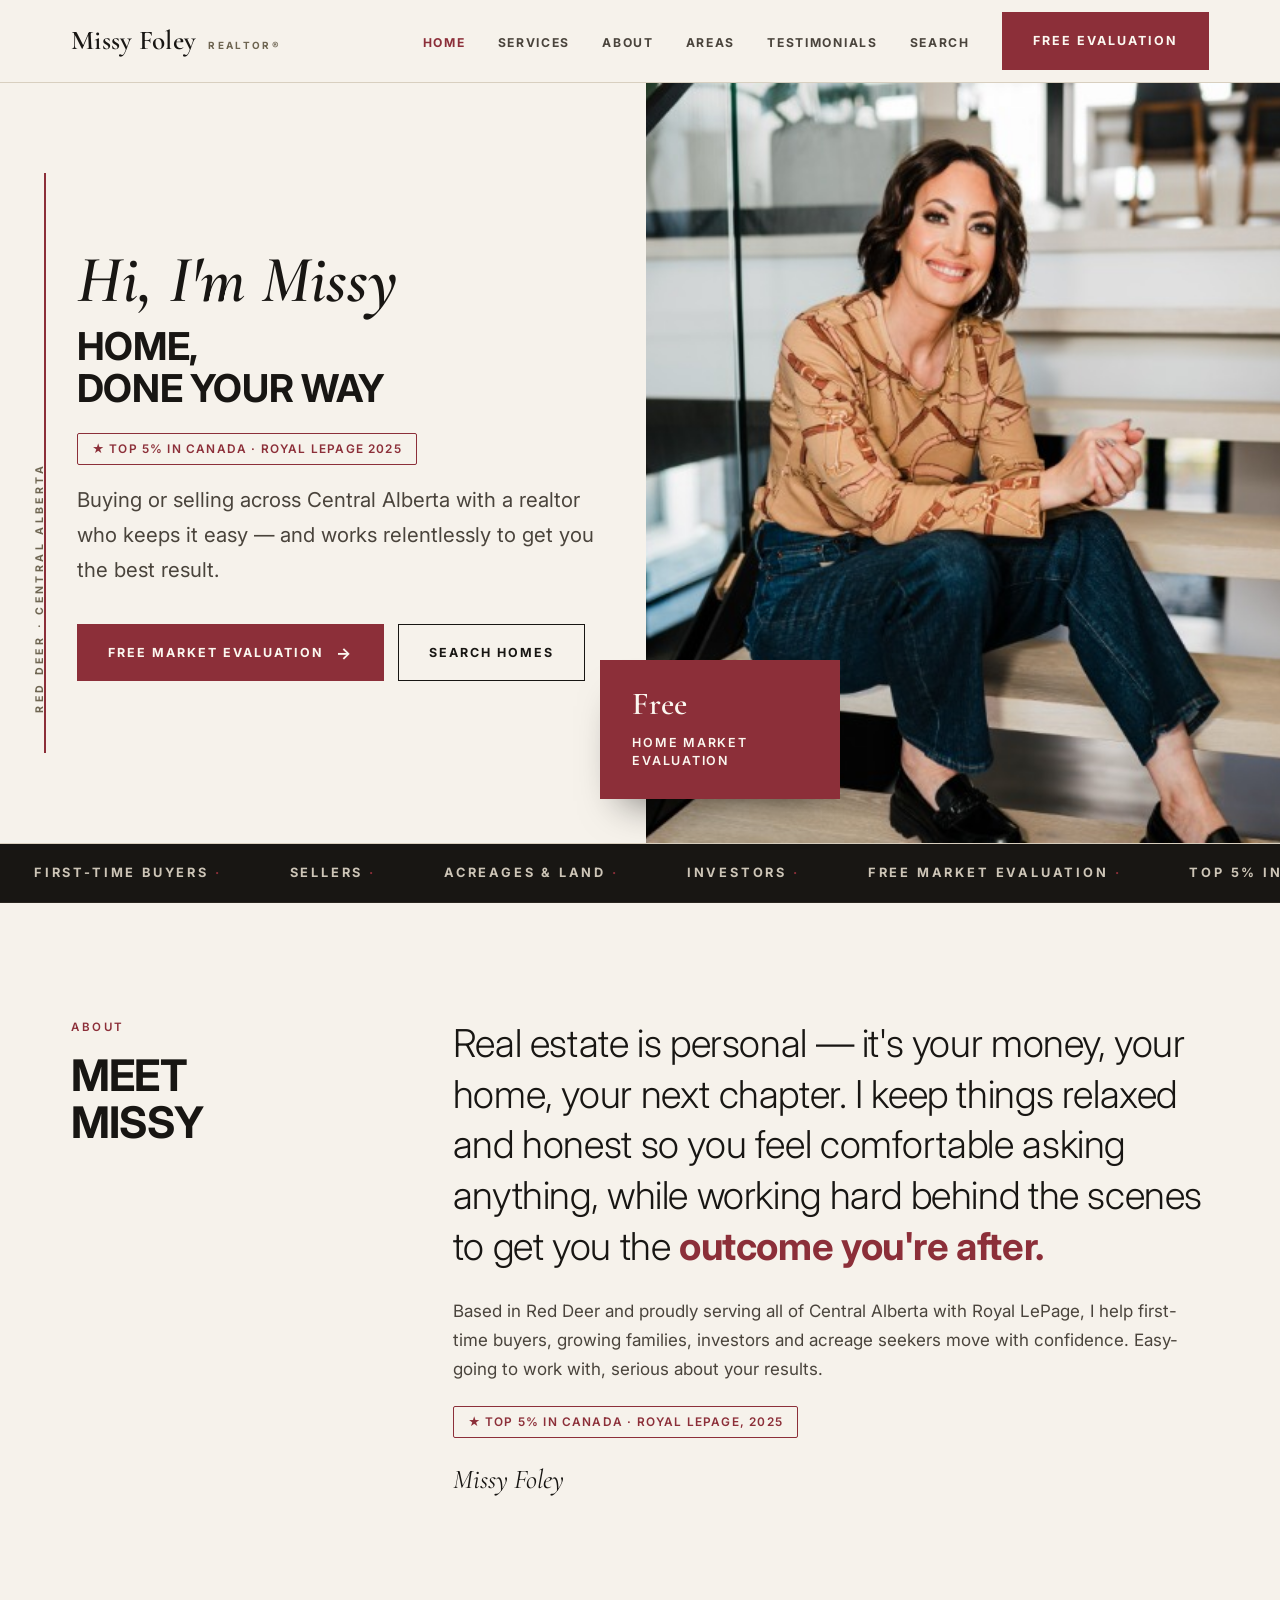
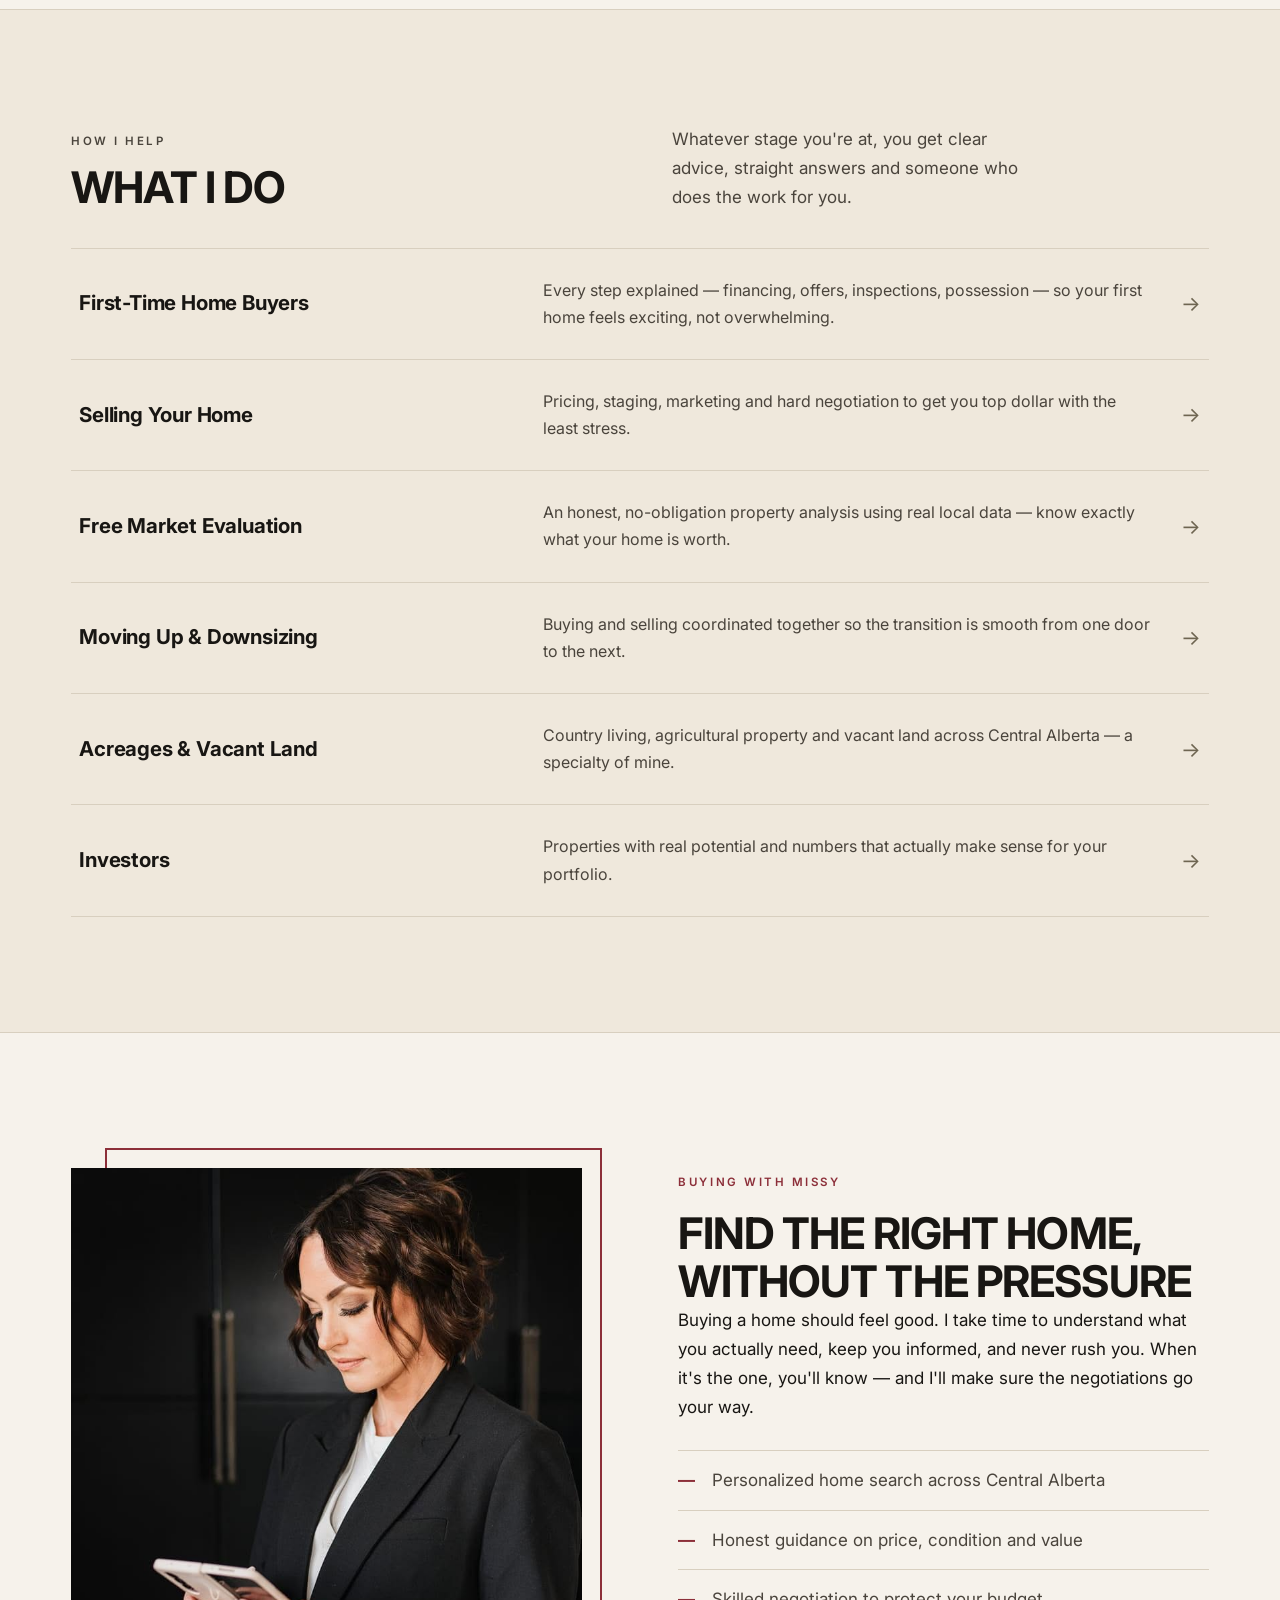
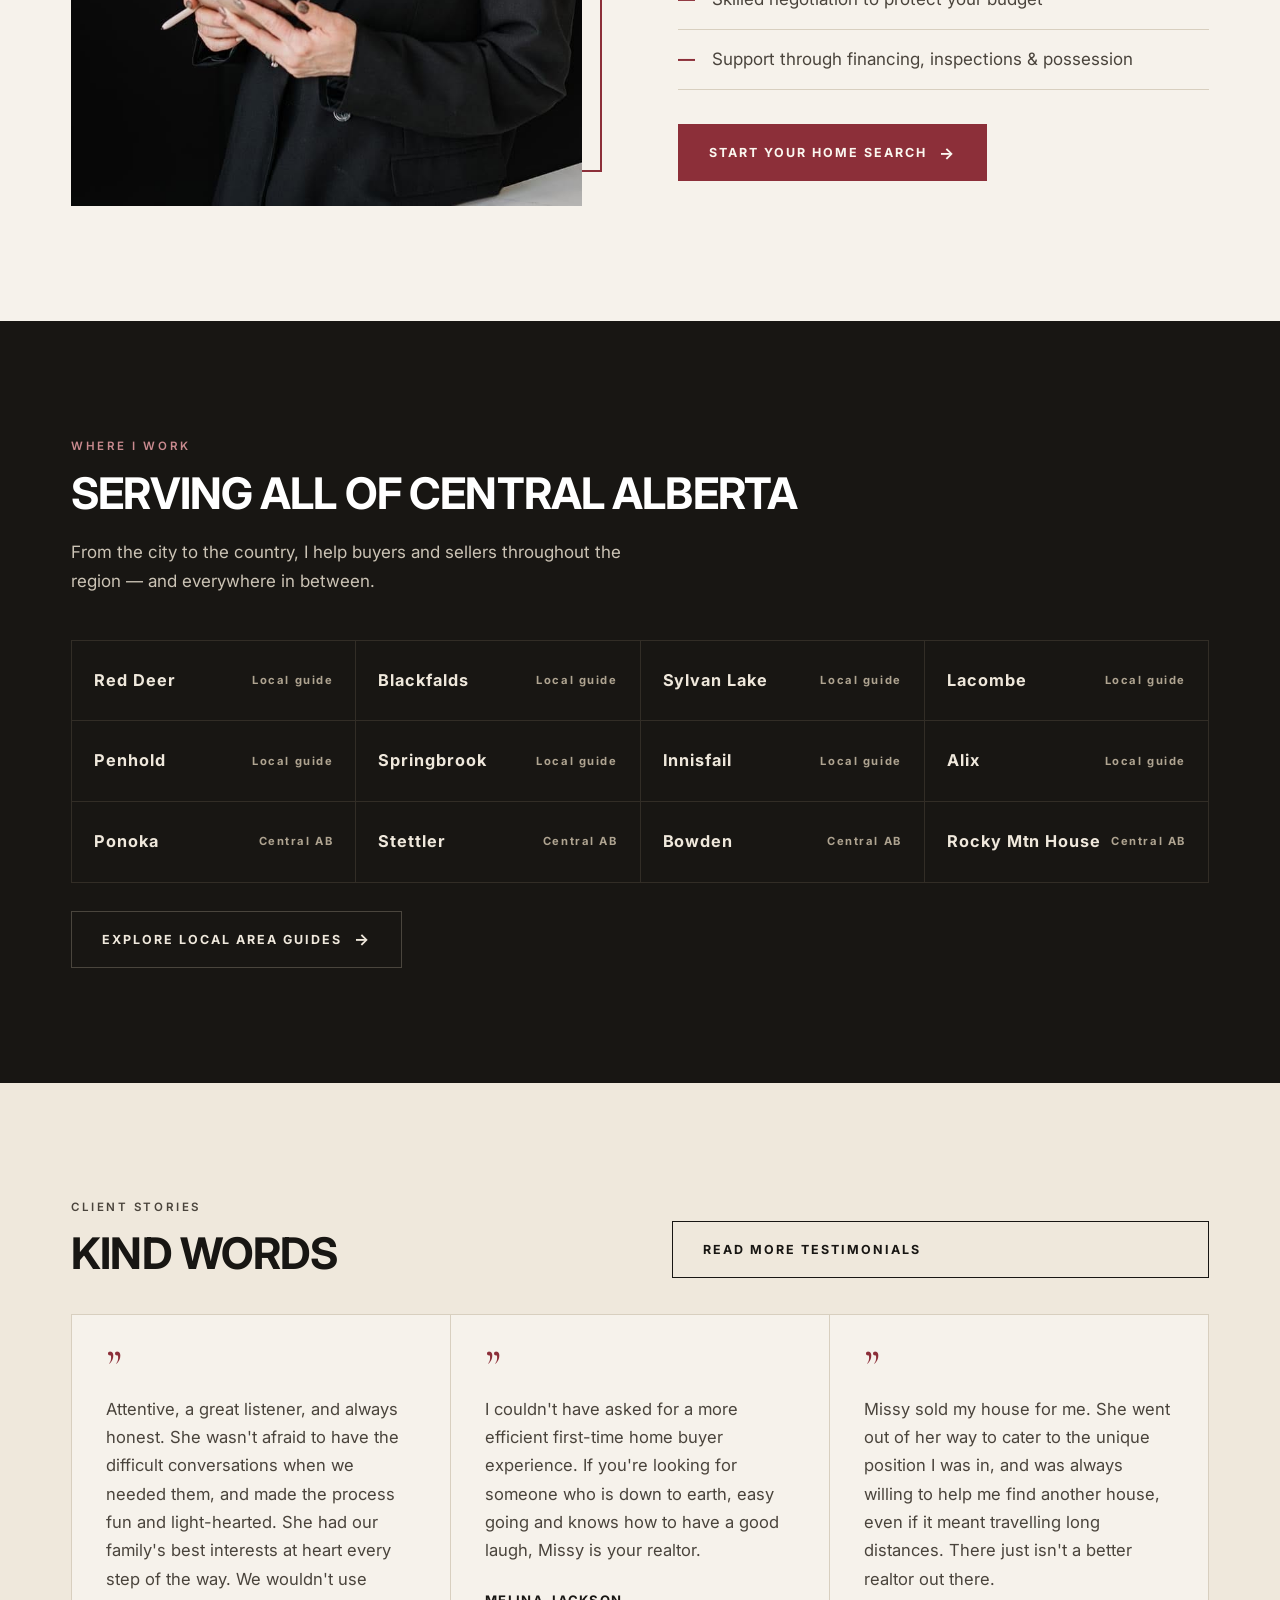
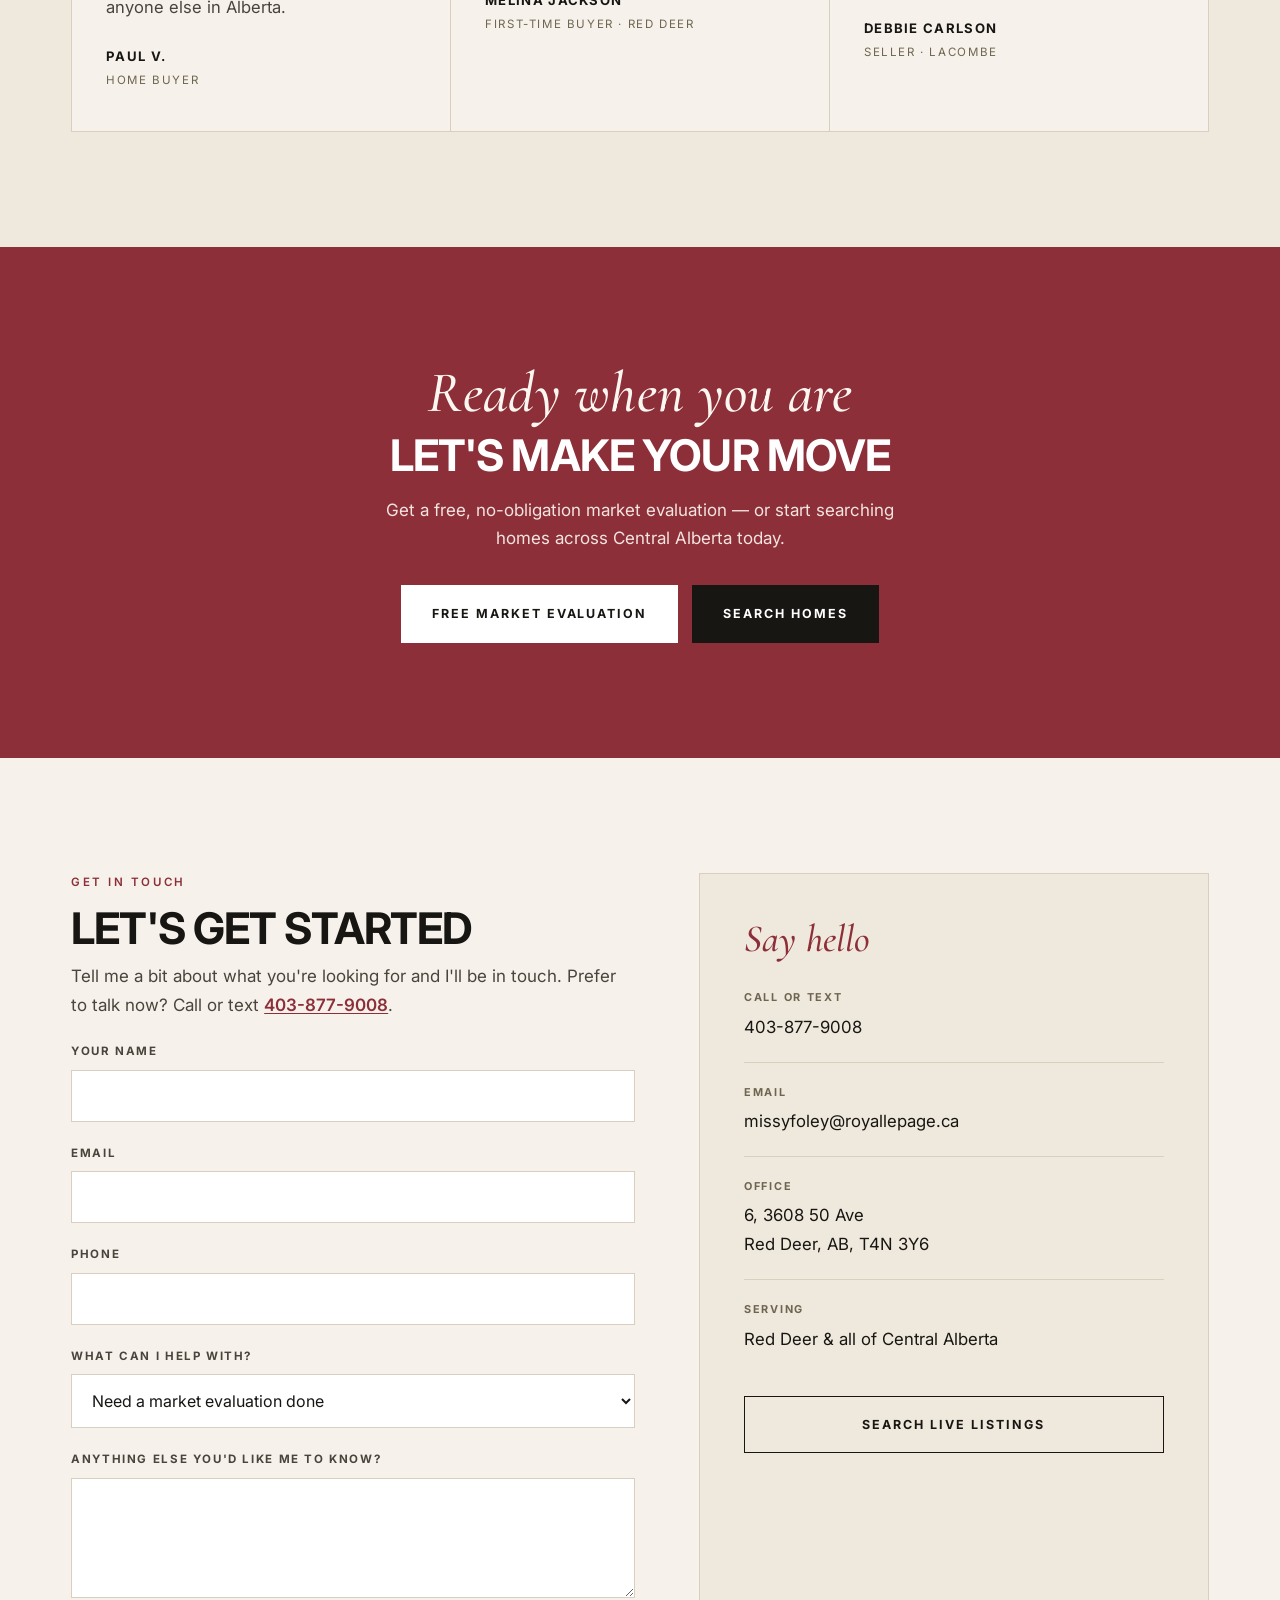
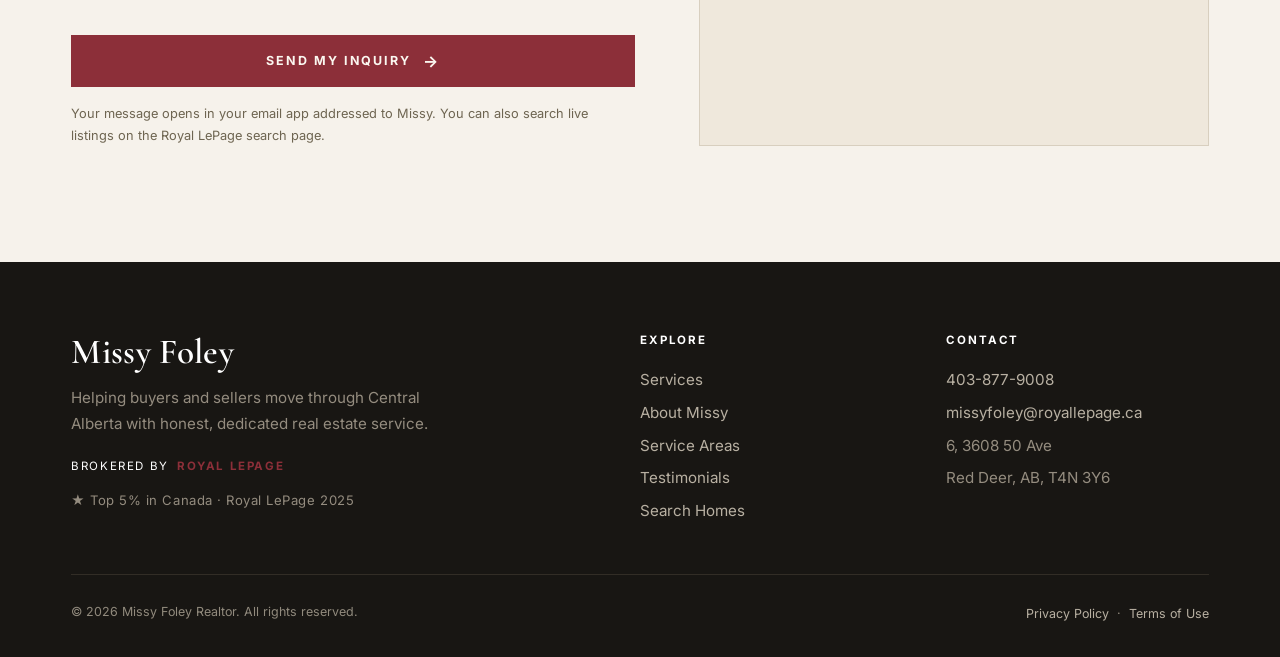
==== commit db10cd51: "Add files via upload" ====
--- a/index.html
+++ b/index.html
@@ -4,7 +4,7 @@
 <meta charset="UTF-8">
 <meta name="viewport" content="width=device-width, initial-scale=1.0">
 <title>Missy Foley | Top Realtor in Red Deer & Central Alberta | Royal LePage</title>
-<meta name="description" content="Missy Foley is a top-ranked Red Deer & Central Alberta realtor (Top 2% in Canada, Royal LePage 2024) helping first-time buyers, investors and sellers. Free home market evaluation. Serving Red Deer, Blackfalds, Sylvan Lake, Lacombe & more.">
+<meta name="description" content="Missy Foley is a top-ranked Red Deer & Central Alberta realtor (Top 5% in Canada, Royal LePage 2025) helping first-time buyers, investors and sellers. Free home market evaluation. Serving Red Deer, Blackfalds, Sylvan Lake, Lacombe & more.">
 <meta name="keywords" content="realtor Red Deer, top realtor central Alberta, best realtor Red Deer, buying a home Red Deer, selling a home central Alberta, first time home buyer Red Deer, Sylvan Lake realtor, Lacombe realtor, Blackfalds realtor, acreages Alberta">
 <meta name="author" content="Missy Foley">
 <link rel="canonical" href="https://missyfoley.royallepage.ca/">
@@ -21,7 +21,7 @@
 <link href="https://fonts.googleapis.com/css2?family=Inter:wght@300;400;500;600;700&family=Cormorant+Garamond:ital,wght@0,500;0,600;1,500;1,600&display=swap" rel="stylesheet">
 <link rel="stylesheet" href="css/style.css">
 <script type="application/ld+json">
-{"@context":"https://schema.org","@type":"RealEstateAgent","name":"Missy Foley Realtor","image":"https://missyfoley.royallepage.ca/images/missy-stairs.jpg","url":"https://missyfoley.royallepage.ca/","telephone":"+1-403-877-9008","email":"missyfoley@royallepage.ca","priceRange":"$$","address":{"@type":"PostalAddress","streetAddress":"6, 3608 50 Ave","addressLocality":"Red Deer","addressRegion":"AB","postalCode":"T4N 3Y6","addressCountry":"CA"},"areaServed":["Red Deer","Blackfalds","Sylvan Lake","Alix","Penhold","Springbrook","Lacombe","Ponoka","Rocky Mountain House","Stettler","Bowden","Innisfail","Central Alberta"],"parentOrganization":{"@type":"Organization","name":"Royal LePage"},"award":"Top 2% in Canada, Royal LePage (2024)","makesOffer":[{"@type":"Offer","itemOffered":{"@type":"Service","name":"Free Home Market Evaluation"}},{"@type":"Offer","itemOffered":{"@type":"Service","name":"Buyer Representation"}},{"@type":"Offer","itemOffered":{"@type":"Service","name":"Seller Representation"}}]}
+{"@context":"https://schema.org","@type":"RealEstateAgent","name":"Missy Foley Realtor","image":"https://missyfoley.royallepage.ca/images/missy-stairs.jpg","url":"https://missyfoley.royallepage.ca/","telephone":"+1-403-877-9008","email":"missyfoley@royallepage.ca","priceRange":"$$","address":{"@type":"PostalAddress","streetAddress":"6, 3608 50 Ave","addressLocality":"Red Deer","addressRegion":"AB","postalCode":"T4N 3Y6","addressCountry":"CA"},"areaServed":["Red Deer","Blackfalds","Sylvan Lake","Alix","Penhold","Springbrook","Lacombe","Ponoka","Rocky Mountain House","Stettler","Bowden","Innisfail","Central Alberta"],"parentOrganization":{"@type":"Organization","name":"Royal LePage"},"award":"Top 5% in Canada, Royal LePage (2025)","makesOffer":[{"@type":"Offer","itemOffered":{"@type":"Service","name":"Free Home Market Evaluation"}},{"@type":"Offer","itemOffered":{"@type":"Service","name":"Buyer Representation"}},{"@type":"Offer","itemOffered":{"@type":"Service","name":"Seller Representation"}}]}
 </script>
 </head>
 <body>
@@ -32,7 +32,7 @@
   <div class="wrap nav">
     <a href="index.html" class="brand">
       <span class="brand__script">Missy Foley</span>
-      <span class="brand__tag">Realtor</span>
+      <span class="brand__tag">Realtor&reg;</span>
     </a>
     <ul class="nav__links">
       <li><a href="index.html" class="active" aria-current="page">Home</a></li>
@@ -55,7 +55,7 @@
       <div class="hero__index" aria-hidden="true">Red Deer · Central Alberta</div>
       <span class="hero__namescript">Hi, I'm Missy</span>
       <h1>Home,<br>done your way</h1>
-      <p class="hero__badge-line"><span class="award-badge">★ Top 2% in Canada · Royal LePage 2024</span></p>
+      <p class="hero__badge-line"><span class="award-badge">★ Top 5% in Canada · Royal LePage 2025</span></p>
       <p class="hero__sub">Buying or selling across Central Alberta with a realtor who keeps it easy — and works relentlessly to get you the best result.</p>
       <div class="hero__cta">
         <a href="#contact" class="btn btn--red">Free Market Evaluation <span class="btn__arrow">&rarr;</span></a>
@@ -75,8 +75,8 @@
 <!-- MARQUEE -->
 <div class="marquee" aria-hidden="true">
   <div class="marquee__row">
-    <span>First-Time Buyers <b class="dot">·</b></span><span>Sellers <b class="dot">·</b></span><span>Acreages &amp; Land <b class="dot">·</b></span><span>Investors <b class="dot">·</b></span><span>Free Market Evaluation <b class="dot">·</b></span><span>Top 2% in Canada — Royal LePage 2024 <b class="dot">·</b></span>
-    <span>First-Time Buyers <b class="dot">·</b></span><span>Sellers <b class="dot">·</b></span><span>Acreages &amp; Land <b class="dot">·</b></span><span>Investors <b class="dot">·</b></span><span>Free Market Evaluation <b class="dot">·</b></span><span>Top 2% in Canada — Royal LePage 2024 <b class="dot">·</b></span>
+    <span>First-Time Buyers <b class="dot">·</b></span><span>Sellers <b class="dot">·</b></span><span>Acreages &amp; Land <b class="dot">·</b></span><span>Investors <b class="dot">·</b></span><span>Free Market Evaluation <b class="dot">·</b></span><span>Top 5% in Canada — Royal LePage 2025 <b class="dot">·</b></span>
+    <span>First-Time Buyers <b class="dot">·</b></span><span>Sellers <b class="dot">·</b></span><span>Acreages &amp; Land <b class="dot">·</b></span><span>Investors <b class="dot">·</b></span><span>Free Market Evaluation <b class="dot">·</b></span><span>Top 5% in Canada — Royal LePage 2025 <b class="dot">·</b></span>
   </div>
 </div>
 
@@ -90,7 +90,7 @@
     <div>
       <p class="intro__big">Real estate is personal — it's your money, your home, your next chapter. I keep things relaxed and honest so you feel comfortable asking anything, while working hard behind the scenes to get you the <span class="hl">outcome you're after.</span></p>
       <p style="margin-top:26px;color:var(--ink-2)">Based in Red Deer and proudly serving all of Central Alberta with Royal LePage, I help first-time buyers, growing families, investors and acreage seekers move with confidence. Easy-going to work with, serious about your results.</p>
-      <p class="award-line"><span class="award-badge">★ Top 2% in Canada · Royal LePage, 2024</span></p>
+      <p class="award-line"><span class="award-badge">★ Top 5% in Canada · Royal LePage, 2025</span></p>
       <div class="intro__sig">Missy Foley</div>
     </div>
   </div>
@@ -237,7 +237,7 @@
         <span class="brand__script">Missy Foley</span>
         <p>Helping buyers and sellers move through Central Alberta with honest, dedicated real estate service.</p>
         <div class="footer__lp">Brokered by <b>Royal LePage</b></div>
-        <p style="color:#948c7f;font-size:.82rem;margin-top:10px;letter-spacing:.04em">★ Top 2% in Canada · Royal LePage 2024</p>
+        <p style="color:#948c7f;font-size:.82rem;margin-top:10px;letter-spacing:.04em">★ Top 5% in Canada · Royal LePage 2025</p>
       </div>
       <div>
         <h3 class="footer__h">Explore</h3>
--- a/css/style.css
+++ b/css/style.css
@@ -242,3 +242,6 @@
 .area-tile .go{font-size:.74rem;font-weight:700;letter-spacing:.14em;text-transform:uppercase;color:var(--red)}
 @media(max-width:900px){.areas-hub__grid{grid-template-columns:1fr 1fr}}
 @media(max-width:560px){.areas-hub__grid{grid-template-columns:1fr}}
+.area-tile--more{background:#F0E4E4}
+.area-tile--more:hover{background:#EAD8D8}
+.area-tile--more h3{color:var(--red)}
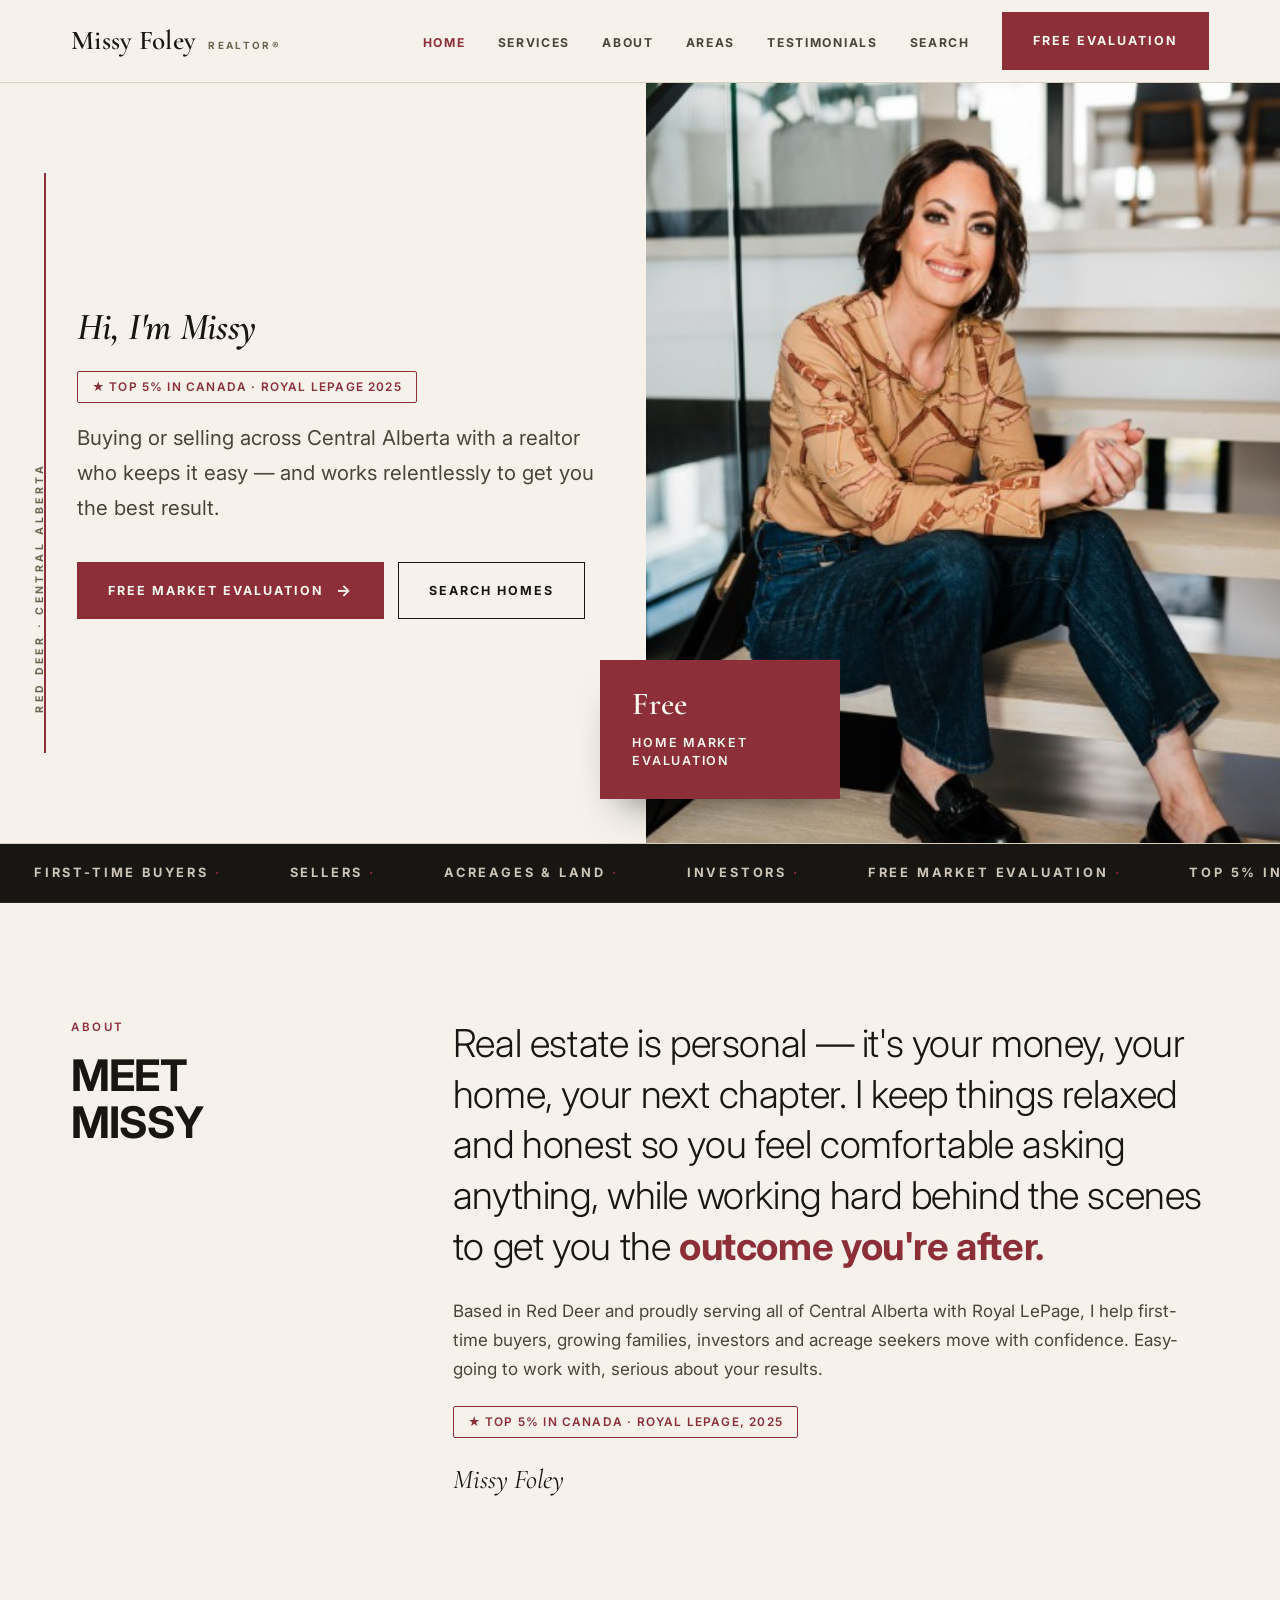
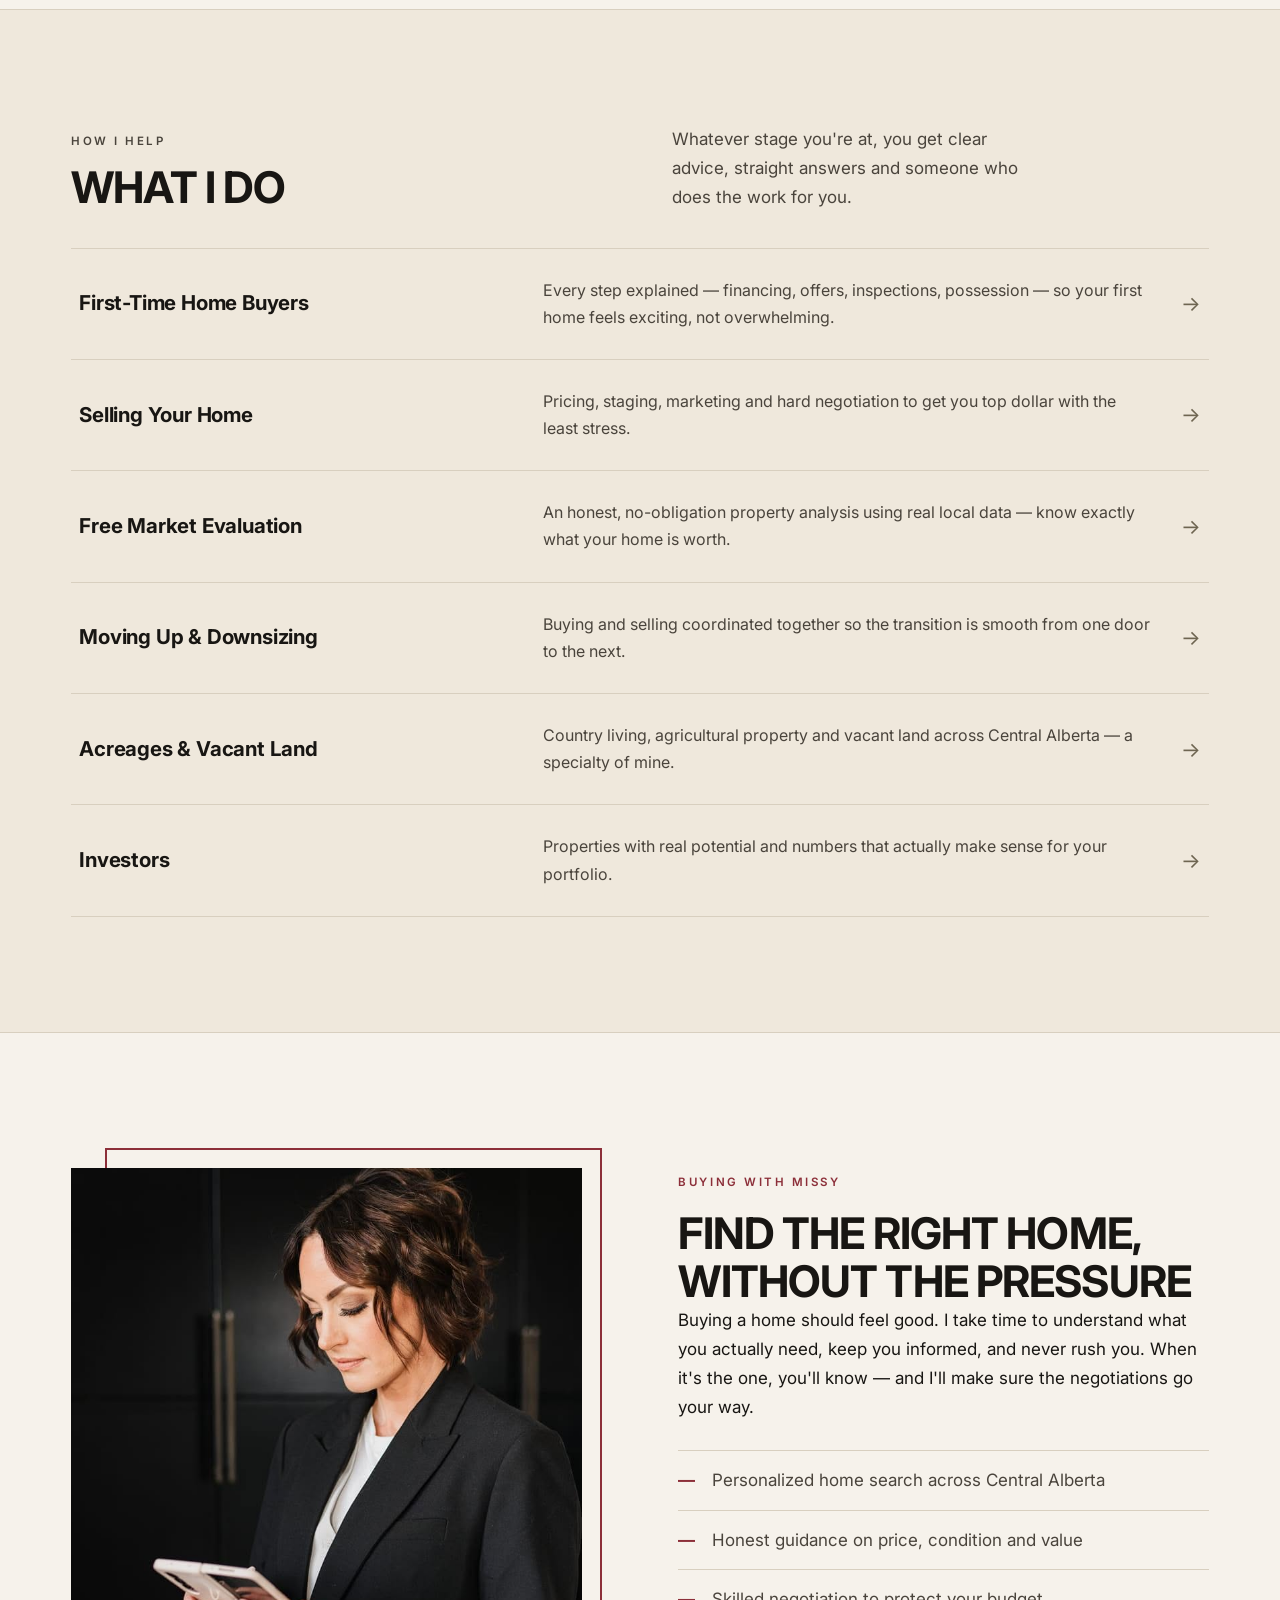
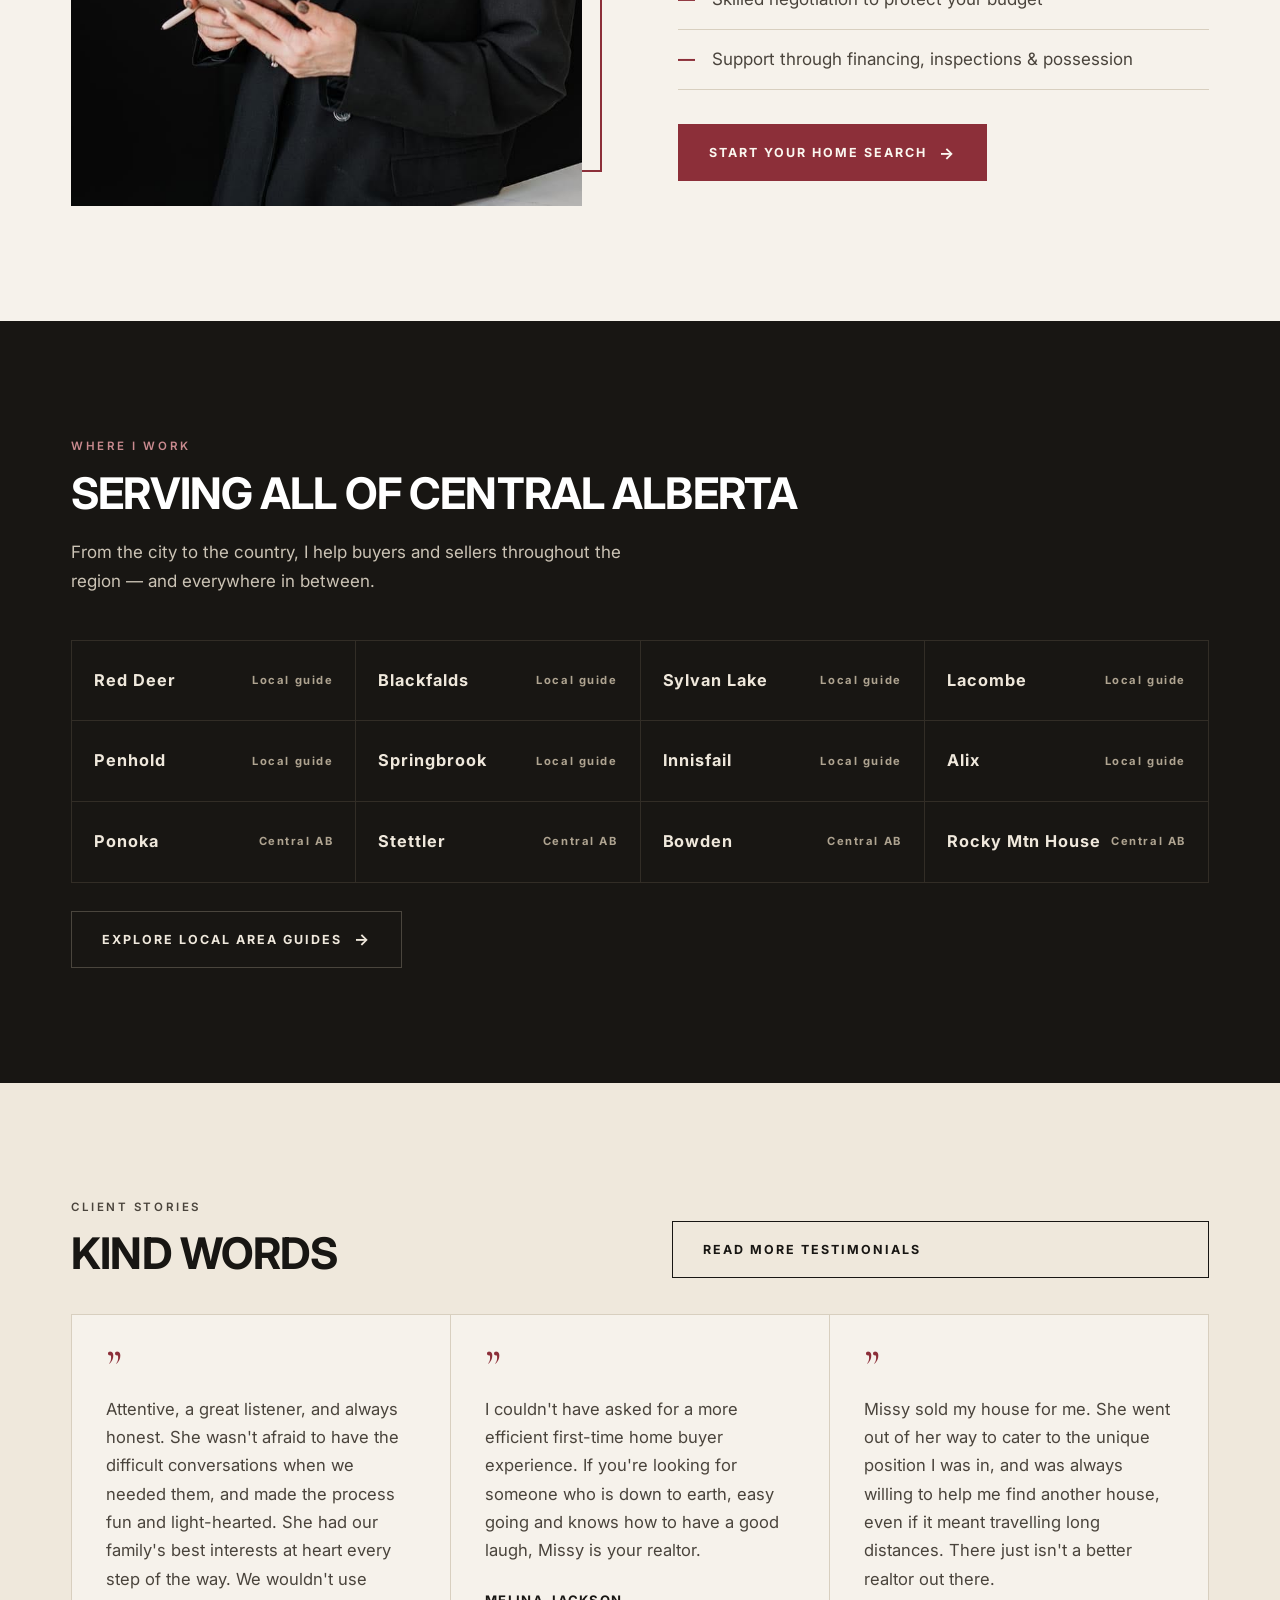
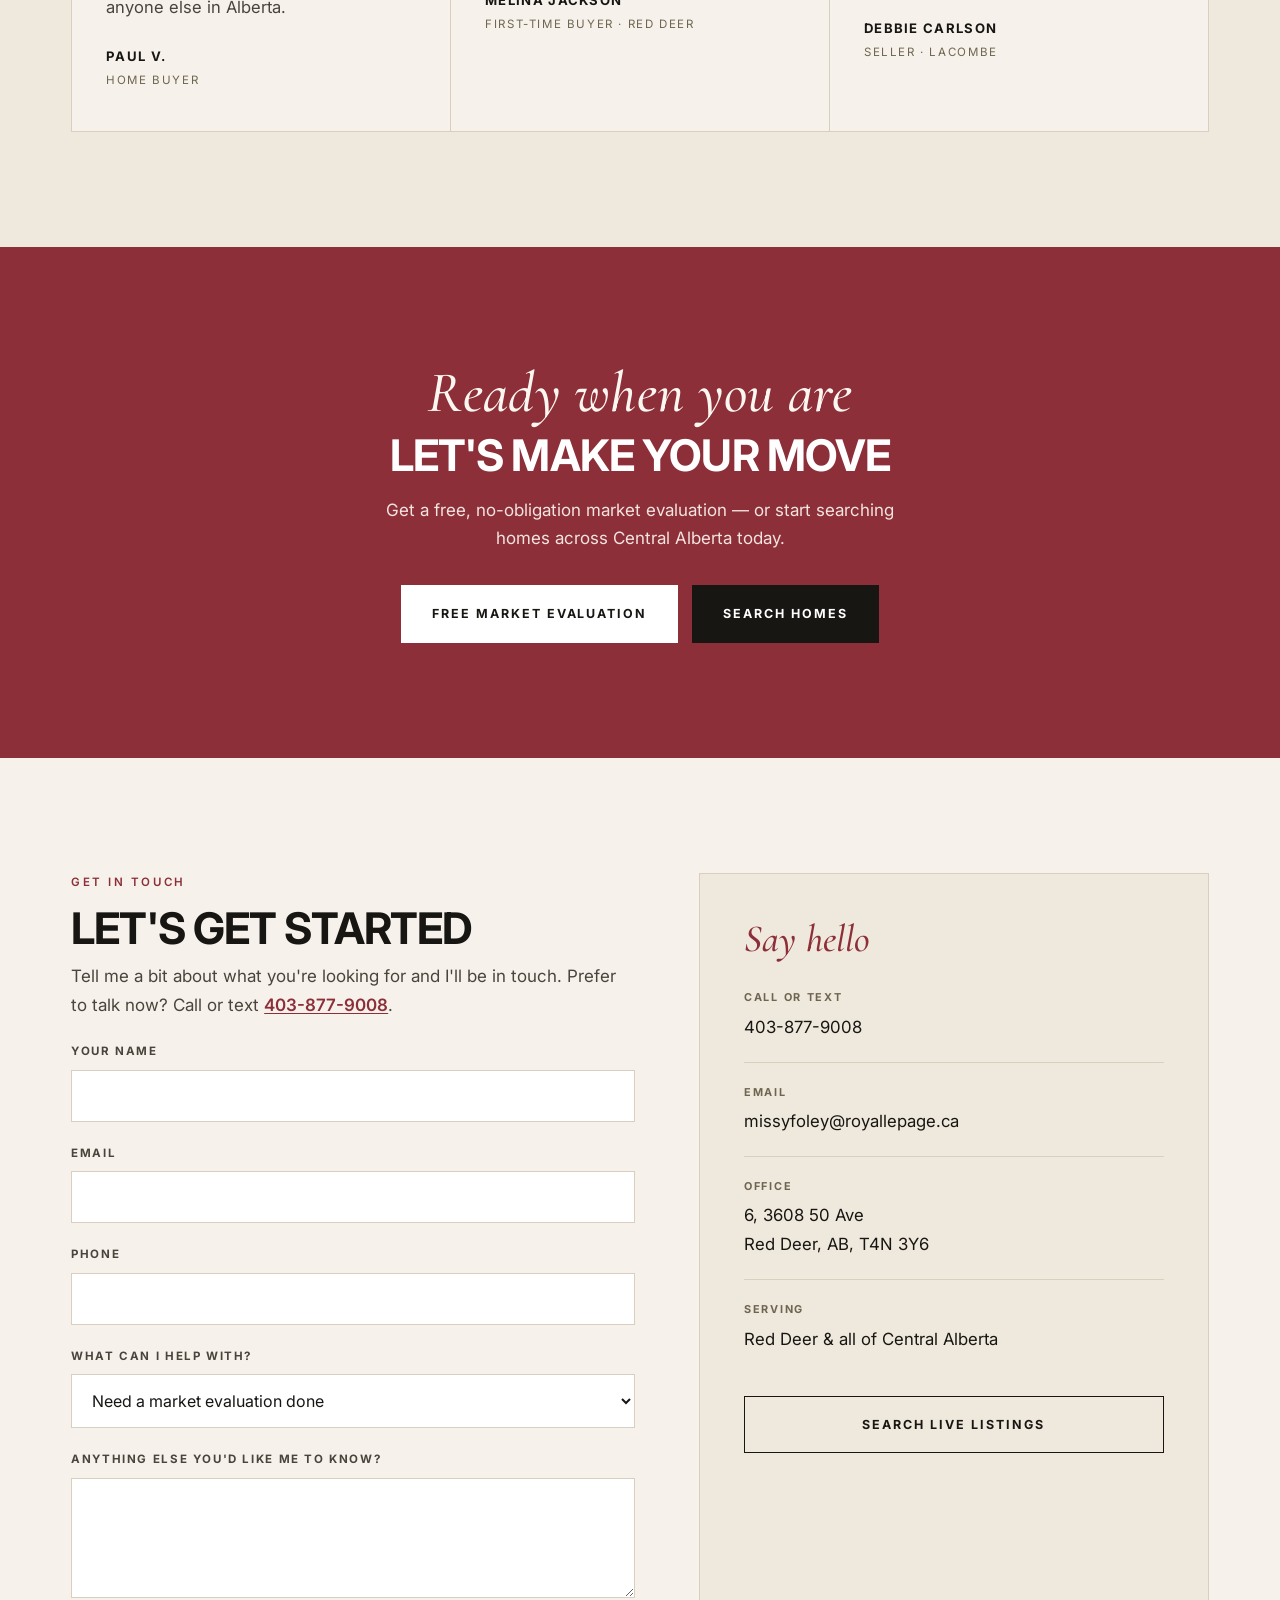
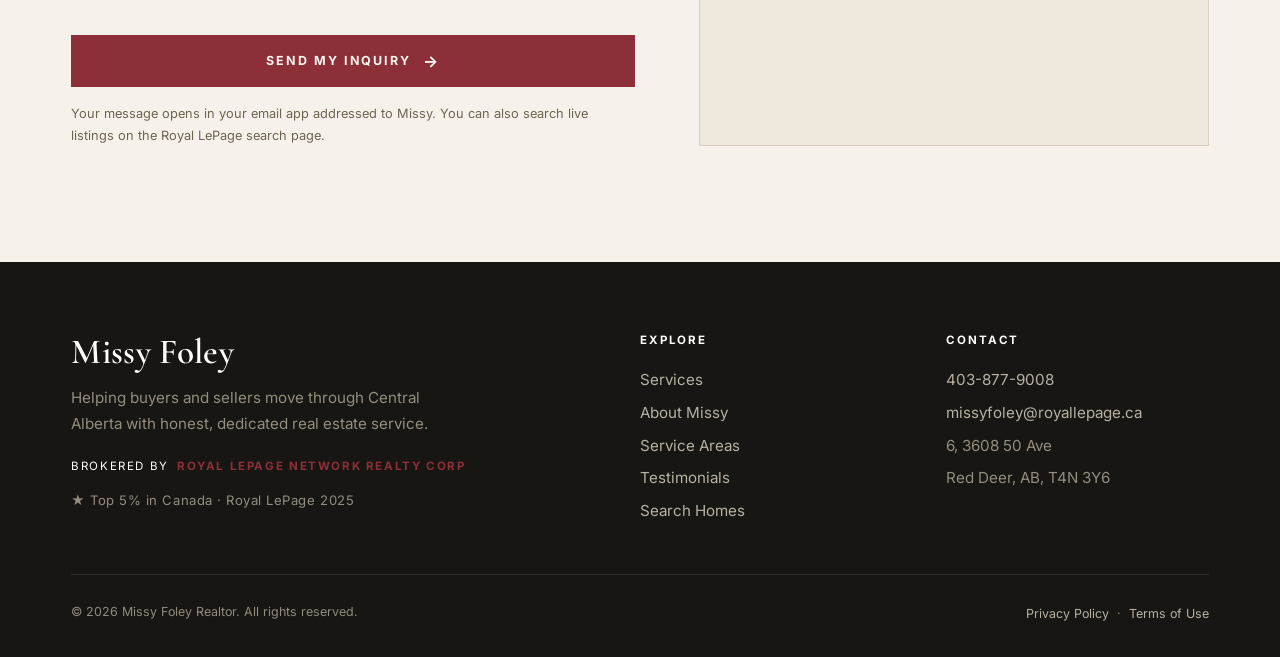
==== commit df53f3ba: "Add files via upload" ====
--- a/index.html
+++ b/index.html
@@ -53,8 +53,7 @@
     <div class="hero__left">
       <div class="hero__spine" aria-hidden="true"></div>
       <div class="hero__index" aria-hidden="true">Red Deer · Central Alberta</div>
-      <span class="hero__namescript">Hi, I'm Missy</span>
-      <h1>Home,<br>done your way</h1>
+      <h1 class="hero__namescript hero__h1">Hi, I'm Missy</h1>
       <p class="hero__badge-line"><span class="award-badge">★ Top 5% in Canada · Royal LePage 2025</span></p>
       <p class="hero__sub">Buying or selling across Central Alberta with a realtor who keeps it easy — and works relentlessly to get you the best result.</p>
       <div class="hero__cta">
@@ -236,7 +235,7 @@
       <div class="footer__brand">
         <span class="brand__script">Missy Foley</span>
         <p>Helping buyers and sellers move through Central Alberta with honest, dedicated real estate service.</p>
-        <div class="footer__lp">Brokered by <b>Royal LePage</b></div>
+        <div class="footer__lp">Brokered by <b>Royal LePage Network Realty Corp</b></div>
         <p style="color:#948c7f;font-size:.82rem;margin-top:10px;letter-spacing:.04em">★ Top 5% in Canada · Royal LePage 2025</p>
       </div>
       <div>
--- a/css/style.css
+++ b/css/style.css
@@ -245,3 +245,6 @@
 .area-tile--more{background:#F0E4E4}
 .area-tile--more:hover{background:#EAD8D8}
 .area-tile--more h3{color:var(--red)}
+
+/* Hero H1 (promoted from the name line) */
+.hero__h1{text-transform:none;letter-spacing:.005em;margin:0 0 4px;font-size:clamp(3rem,6vw,4.8rem)}
